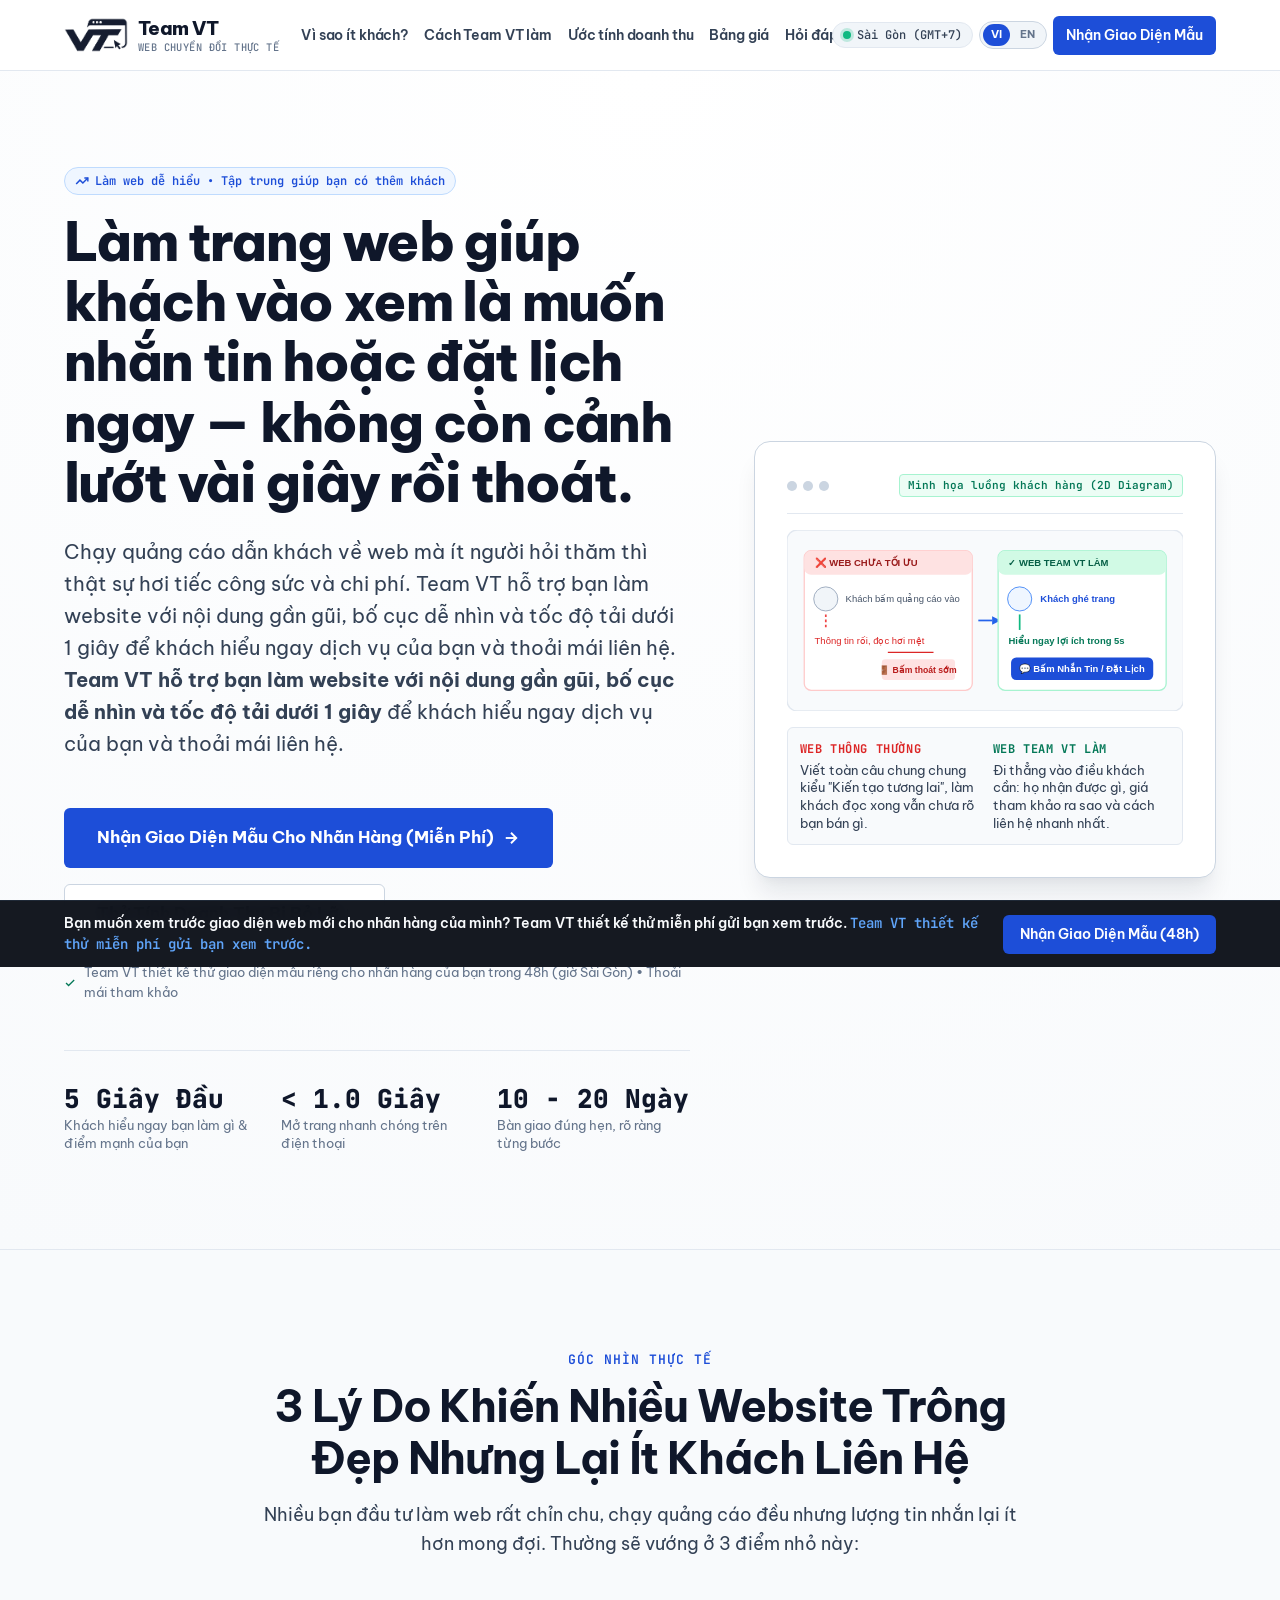
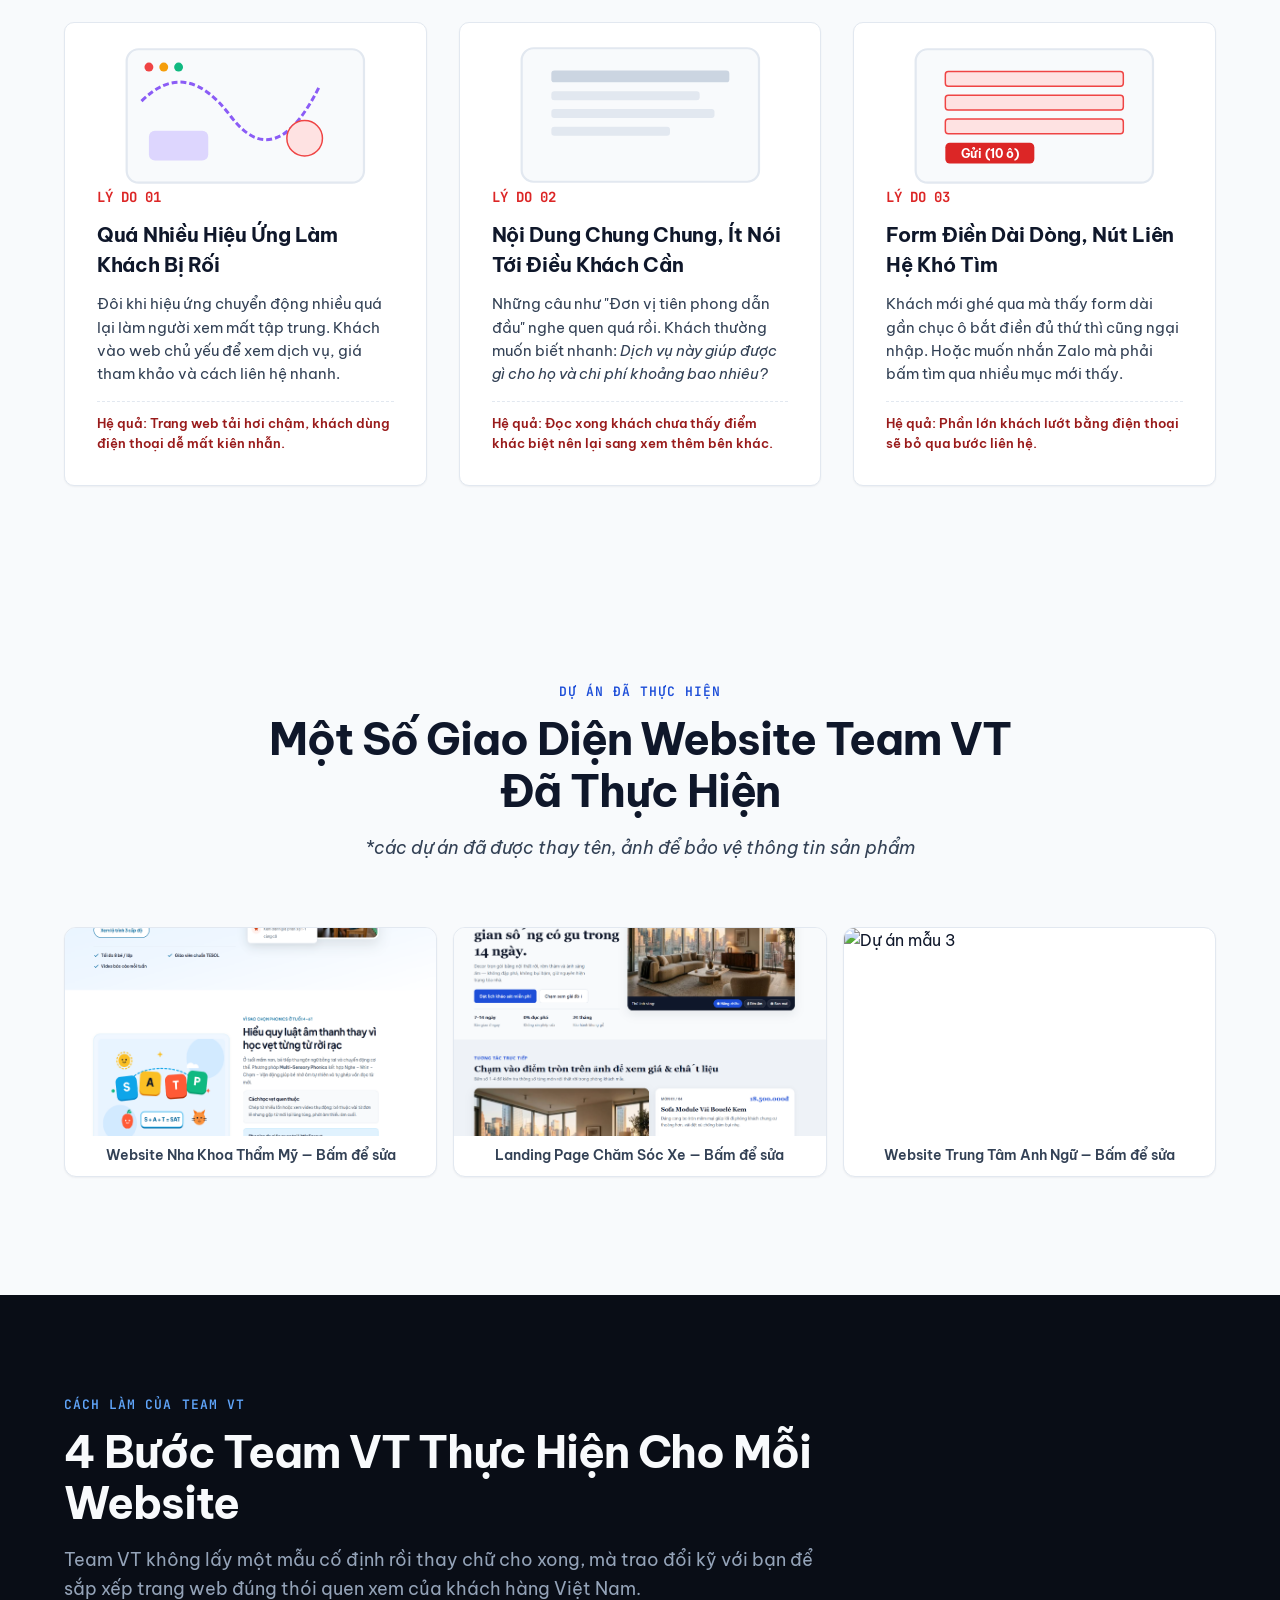
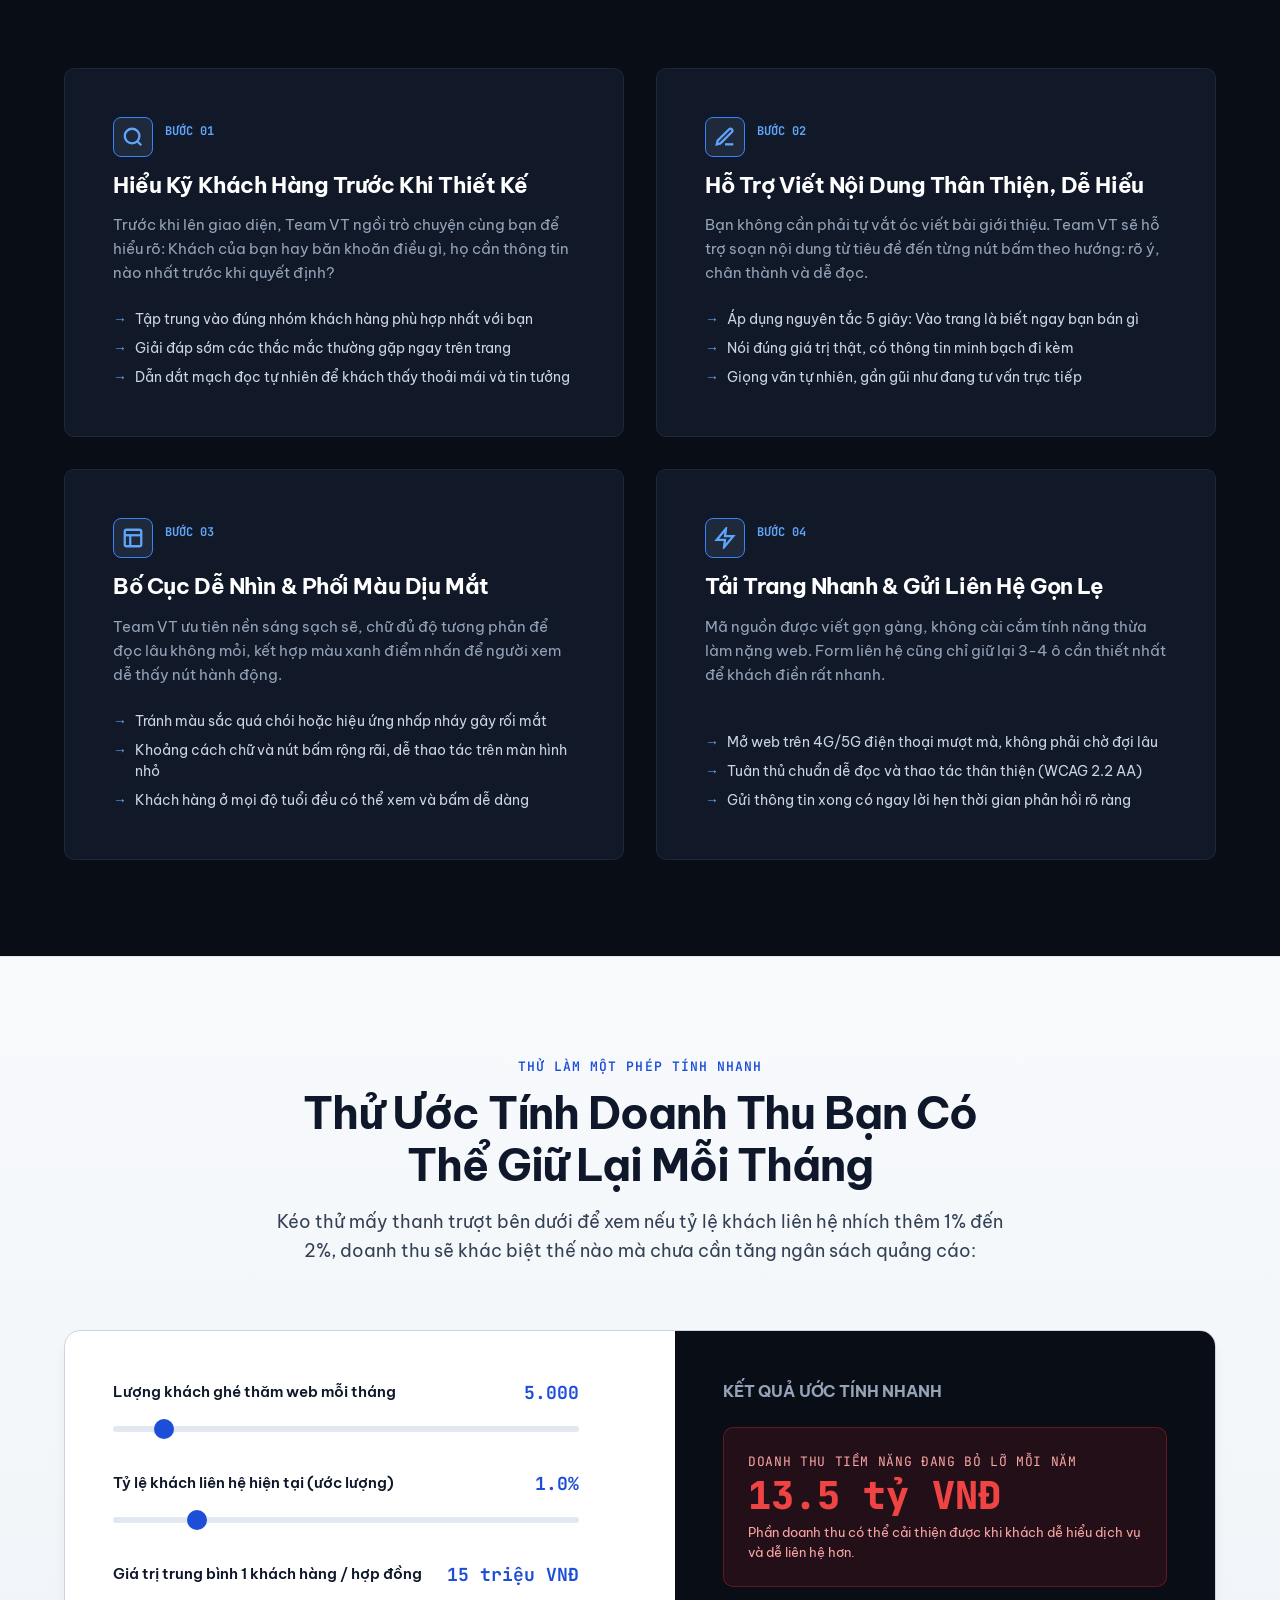
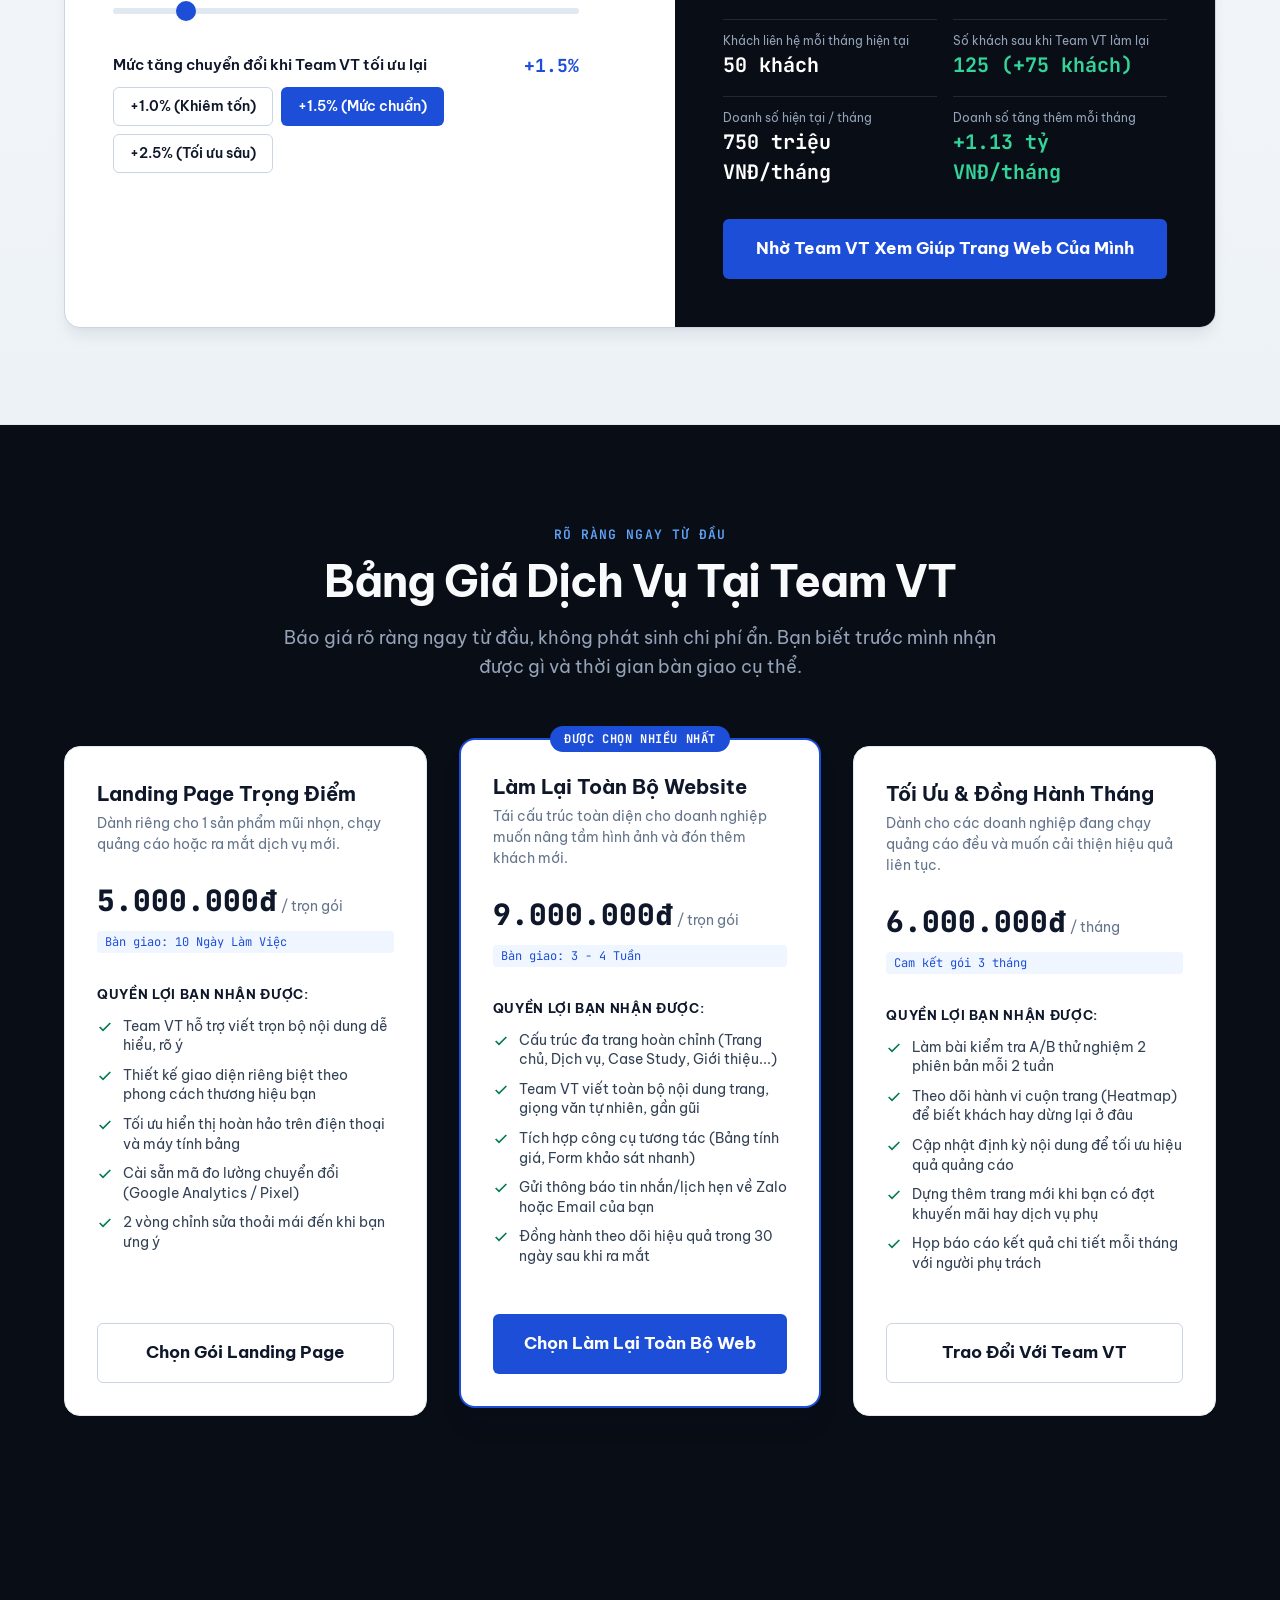
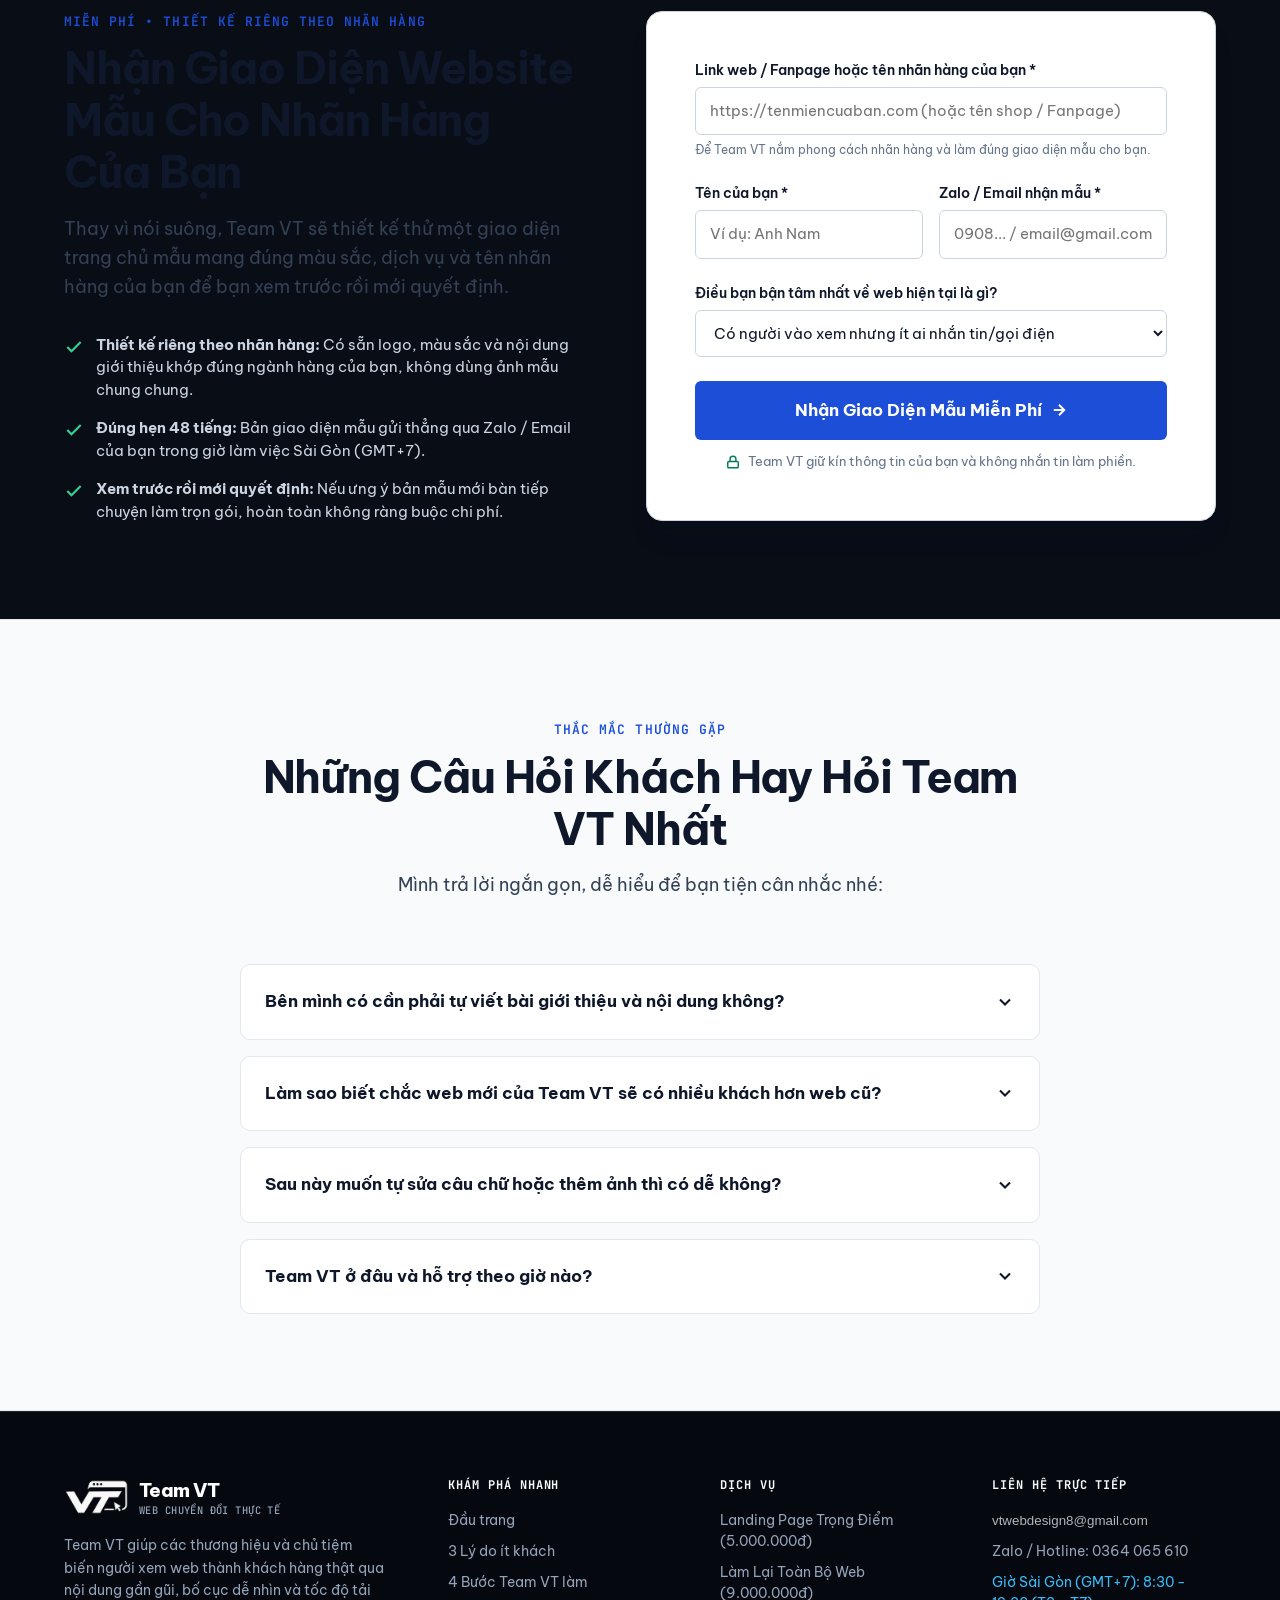
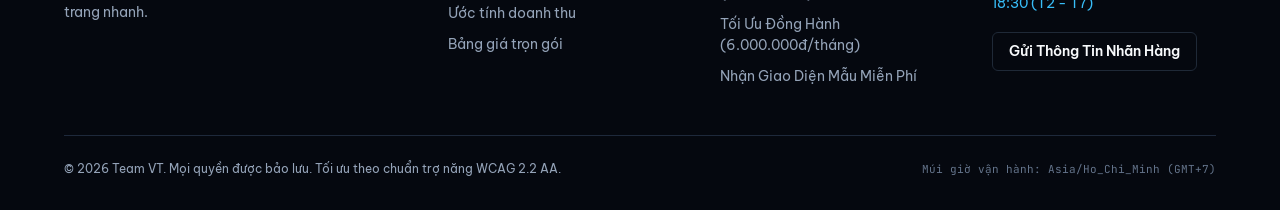
==== index.html @ 003bae90 "Add files via upload" ====
<!DOCTYPE html>
<html lang="vi" style="--font-sans: 'Be Vietnam Pro', sans-serif;"><head>
  <meta charset="UTF-8">
  <meta name="viewport" content="width=device-width, initial-scale=1.0">
  <title>Team VT — Thiết Kế Website Thân Thiện &amp; Hiệu Quả</title>
  <meta name="description" content="Team VT làm website tập trung vào hiệu quả thực tế: nội dung dễ hiểu, bố cục gọn gàng, khách ghé xem là muốn nhắn tin đặt lịch. Không rườm rà, chi phí rõ ràng.">

  <!-- Google Fonts: Be Vietnam Pro (Chuẩn TV), Plus Jakarta Sans, Lexend, Inter, JetBrains Mono -->
  <link rel="preconnect" href="https://fonts.googleapis.com">
  <link rel="preconnect" href="https://fonts.gstatic.com" crossorigin="">
  <link href="https://fonts.googleapis.com/css2?family=Be+Vietnam+Pro:wght@400;500;600;700;800&amp;family=Inter:wght@400;500;600;700&amp;family=JetBrains+Mono:wght@400;500;600;700&amp;family=Lexend:wght@400;500;600;700&amp;family=Plus+Jakarta+Sans:wght@400;500;600;700;800&amp;display=swap" rel="stylesheet">

  <link rel="stylesheet" href="styles.css" id="vt-core-css-link">
  
  <link rel="icon" type="image/png" href="[data-uri]">
<style id="vt-exported-font">:root { --font-sans: 'Be Vietnam Pro', sans-serif !important; }</style></head>
<body class="">

  <!-- Sticky Conversion Navigation -->
  <header class="site-header" id="site-header">
    <div class="container">
      <nav class="nav-wrapper" aria-label="Main Navigation">
        
        <!-- Logo -->
        <a href="#hero" class="brand-link vt-ratio-16x9" aria-label="Team VT Homepage">
          <img src="[data-uri]" alt="VT Logo" class="brand-logo-img" width="130" height="42">
          <div class="brand-name">
            <span spellcheck="false">Team VT</span>
            <span class="brand-tagline" data-vi="Web Chuyển Đổi Thực Tế" data-en="Conversion Web Design" spellcheck="false">Web Chuyển Đổi Thực Tế</span>
          </div>
        </a>

        <!-- Main Nav Links (Justified) -->
        <ul class="nav-links">
          <li><a href="#why-convert" class="nav-link" data-vi="Vì sao ít khách?" data-en="Why visitors leave?" spellcheck="false">Vì sao ít khách?</a></li>
          <li><a href="#mechanism" class="nav-link" data-vi="Cách Team VT làm" data-en="How we work" spellcheck="false">Cách Team VT làm</a></li>
          <li><a href="#calculator" class="nav-link" data-vi="Ước tính doanh thu" data-en="ROI Calculator" spellcheck="false">Ước tính doanh thu</a></li>
          <li><a href="#pricing" class="nav-link" data-vi="Bảng giá" data-en="Pricing" spellcheck="false">Bảng giá</a></li>
          <li><a href="#faq" class="nav-link" data-vi="Hỏi đáp" data-en="FAQ" spellcheck="false">Hỏi đáp</a></li>
          <li class="mobile-only-cta">
            <a href="#audit-form" class="btn btn-primary" data-vi="Nhận Giao Diện Mẫu Miễn Phí" data-en="Get Free Sample Design" spellcheck="false">Nhận Giao Diện Mẫu Miễn Phí</a>
          </li>
        </ul>

        <!-- Right Side: Saigon Timezone + Lang Switcher + CTA -->
        <div class="nav-cta">
          <!-- Saigon Timezone Indicator -->
          <div class="saigon-time-badge" title="Giờ Sài Gòn hiện tại: 10:22 (GMT+7 • 8:30 - 18:30 T2-T7)">
            <span class="dot"></span>
            <span class="saigon-time-label" data-vi="Sài Gòn (GMT+7)" data-en="Saigon (GMT+7)" spellcheck="false">Sài Gòn (GMT+7)</span>
          </div>

          <!-- Bilingual Toggle (Tiếng Việt / English) -->
          <div class="lang-switcher" aria-label="Language Selector">
            <button type="button" class="lang-btn active" data-lang="vi">VI</button>
            <button type="button" class="lang-btn" data-lang="en">EN</button>
          </div>

          <a href="#audit-form" class="btn btn-primary btn-sm" id="nav-primary-cta" data-vi="Nhận Giao Diện Mẫu" data-en="Get Free Mockup" spellcheck="false">Nhận Giao Diện Mẫu</a>

          <button type="button" class="mobile-menu-btn" id="mobile-menu-toggle" aria-label="Mở menu" aria-expanded="false">
            <svg width="24" height="24" viewBox="0 0 24 24" fill="none" stroke="currentColor" stroke-width="2" stroke-linecap="round" stroke-linejoin="round"><line x1="3" y1="12" x2="21" y2="12"></line><line x1="3" y1="6" x2="21" y2="6"></line><line x1="3" y1="18" x2="21" y2="18"></line></svg>
          </button>
        </div>
      </nav>
    </div>
  </header>

  <main id="main-content">

    <!-- HERO SECTION (Tiếng Việt thân thiện, vui vẻ tự nhiên) -->
    <section class="section hero-section" id="hero">
      <div class="container">
        <div class="hero-grid">

          <div class="hero-content">
            <div class="hero-badge-row">
              <span class="hero-badge">
                <svg width="14" height="14" viewBox="0 0 24 24" fill="none" stroke="currentColor" stroke-width="2.5"><polyline points="22 7 13.5 15.5 8.5 10.5 2 17"></polyline><polyline points="16 7 22 7 22 13"></polyline></svg>
                <span class="btn-label" data-vi="Làm web dễ hiểu • Tập trung giúp bạn có thêm khách" data-en="Zero decorative fluff • Built strictly for client pipeline" spellcheck="false">Làm web dễ hiểu • Tập trung giúp bạn có thêm khách</span>
              </span>
            </div>

            <!-- Single H1 per page -->
            <h1 class="hero-title" data-vi="Làm trang web giúp khách vào xem là muốn nhắn tin hoặc đặt lịch ngay — không còn cảnh lướt vài giây rồi thoát." data-en="Turn more of your website visitors into paying clients — without burning more ad budget." spellcheck="false">Làm trang web giúp khách vào xem là muốn nhắn tin hoặc đặt lịch ngay — không còn cảnh lướt vài giây rồi thoát.</h1>

            <p class="hero-lead" data-vi="Chạy quảng cáo dẫn khách về web mà ít người hỏi thăm thì thật sự hơi tiếc công sức và chi phí. Team VT hỗ trợ bạn làm website với nội dung gần gũi, bố cục dễ nhìn và tốc độ tải dưới 1 giây để khách hiểu ngay dịch vụ của bạn và thoải mái liên hệ." data-en="Most web agencies build digital art projects that leak qualified revenue. Team VT builds high-converting websites with clear value messaging, intuitive layout, and sub-second speed so visitors immediately trust you and take action." spellcheck="false">Chạy quảng cáo dẫn khách về web mà ít người hỏi thăm thì thật sự hơi tiếc công sức và chi phí. Team VT hỗ trợ bạn làm website với nội dung gần gũi, bố cục dễ nhìn và tốc độ tải dưới 1 giây để khách hiểu ngay dịch vụ của bạn và thoải mái liên hệ. <strong>Team VT hỗ trợ bạn làm website với nội dung gần gũi, bố cục dễ nhìn và tốc độ tải dưới 1 giây</strong> để khách hiểu ngay dịch vụ của bạn và thoải mái liên hệ.
            </p>

            <div class="hero-actions">
              <div class="hero-buttons">
                <a href="#audit-form" class="btn btn-primary btn-lg" id="hero-cta-audit">
                  <span class="btn-label" data-vi="Nhận Giao Diện Mẫu Cho Nhãn Hàng (Miễn Phí)" data-en="Request a Free Sample Website Design" spellcheck="false">Nhận Giao Diện Mẫu Cho Nhãn Hàng (Miễn Phí)</span>
                  <svg width="18" height="18" viewBox="0 0 24 24" fill="none" stroke="currentColor" stroke-width="2.5"><line x1="5" y1="12" x2="19" y2="12"></line><polyline points="12 5 19 12 12 19"></polyline></svg>
                </a>
                <a href="#calculator" class="btn btn-secondary btn-lg" id="hero-cta-calc" data-vi="Thử Tính Doanh Thu Bị Bỏ Lỡ ↓" data-en="Calculate Your Revenue Leak ↓" spellcheck="false">Thử Tính Doanh Thu Bị Bỏ Lỡ ↓</a>
              </div>
              <div class="cta-microcopy">
                <svg width="14" height="14" viewBox="0 0 24 24" fill="none" stroke="currentColor" stroke-width="2.5"><polyline points="20 6 9 17 4 12"></polyline></svg>
                <span class="btn-label" data-vi="Team VT thiết kế thử giao diện mẫu riêng cho nhãn hàng của bạn trong 48h (giờ Sài Gòn) • Thoải mái tham khảo" data-en="Custom sample website mockup for your brand within 48h (Saigon time) • Zero sales pressure" spellcheck="false">Team VT thiết kế thử giao diện mẫu riêng cho nhãn hàng của bạn trong 48h (giờ Sài Gòn) • Thoải mái tham khảo</span>
              </div>
            </div>

            <!-- Hero Trust Bar -->
            <div class="hero-trust-bar">
              <div class="trust-stat-item">
                <span class="trust-stat-val" spellcheck="false">5 Giây Đầu</span>
                <span class="trust-stat-label" spellcheck="false">Khách hiểu ngay bạn làm gì &amp; điểm mạnh của bạn</span>
              </div>
              <div class="trust-stat-item">
                <span class="trust-stat-val" spellcheck="false">&lt; 1.0 Giây</span>
                <span class="trust-stat-label" spellcheck="false">Mở trang nhanh chóng trên điện thoại</span>
              </div>
              <div class="trust-stat-item">
                <span class="trust-stat-val" spellcheck="false">10 - 20 Ngày</span>
                <span class="trust-stat-label" spellcheck="false">Bàn giao đúng hẹn, rõ ràng từng bước</span>
              </div>
            </div>
          </div>

          <!-- Hero 2D Visualization Diagram (Trực quan hóa luồng khách) -->
          <div class="hero-visual-card">
            <div class="diagnostic-header">
              <div class="browser-dots">
                <span class="browser-dot"></span>
                <span class="browser-dot"></span>
                <span class="browser-dot"></span>
              </div>
              <span class="diagnostic-tag">Minh họa luồng khách hàng (2D Diagram)</span>
            </div>

            <!-- 2D SVG Diagram: Hành trình khách hàng Trước & Sau (Có thể bấm để đổi thành ảnh) -->
            <div class="vt-2d-visual vt-media-editable" style="margin-bottom: 16px;" title="Bấm trong chế độ sửa để đổi thành ảnh chụp thật">
              <svg viewBox="0 0 460 210" fill="none" xmlns="http://www.w3.org/2000/svg">
                <!-- Background grid subtle -->
                <rect width="460" height="210" rx="12" fill="#F8FAFC" stroke="#E2E8F0" stroke-width="1.5"></rect>
                
                <!-- TRƯỚC: Web cũ -->
                <rect x="20" y="24" width="195" height="162" rx="8" fill="#FFFFFF" stroke="#FECACA" stroke-width="1.5"></rect>
                <rect x="20" y="24" width="195" height="28" rx="8" fill="#FEE2E2"></rect>
                <text x="32" y="42" fill="#991B1B" font-size="11" font-weight="700" font-family="sans-serif">❌ WEB CHƯA TỐI ƯU</text>
                
                <!-- Flow cũ -->
                <circle cx="45" cy="80" r="14" fill="#F1F5F9" stroke="#94A3B8"></circle>
                <text x="45" y="84" text-anchor="middle" font-size="12">👤</text>
                <text x="68" y="84" font-size="11" fill="#475569" font-family="sans-serif">Khách bấm quảng cáo vào</text>
                
                <path d="M45 98 L45 116" stroke="#EF4444" stroke-width="2" stroke-dasharray="3 3"></path>
                <text x="32" y="132" font-size="11" fill="#DC2626" font-family="sans-serif">Thông tin rối, đọc hơi mệt</text>
                
                <path d="M117 142 L170 142" stroke="#DC2626" stroke-width="1.5"></path>
                <rect x="110" y="150" width="85" height="24" rx="4" fill="#FEE2E2"></rect>
                <text x="152" y="166" text-anchor="middle" fill="#B91C1C" font-size="10" font-weight="700" font-family="sans-serif">🚪 Bấm thoát sớm</text>

                <!-- MŨI TÊN SO SÁNH GIỮA HAI BÊN -->
                <path d="M222 105 L238 105" stroke="#2563EB" stroke-width="2"></path>
                <polygon points="238,100 248,105 238,110" fill="#2563EB"></polygon>

                <!-- SAU: Web Team VT làm -->
                <rect x="245" y="24" width="195" height="162" rx="8" fill="#FFFFFF" stroke="#A7F3D0" stroke-width="1.5"></rect>
                <rect x="245" y="24" width="195" height="28" rx="8" fill="#D1FAE5"></rect>
                <text x="257" y="42" fill="#065F46" font-size="11" font-weight="700" font-family="sans-serif">✓ WEB TEAM VT LÀM</text>

                <!-- Flow mới: Khách vào -> 5s hiểu lợi ích -> Bấm nút đặt lịch/mua -->
                <circle cx="270" cy="80" r="14" fill="#EFF6FF" stroke="#3B82F6"></circle>
                <text x="270" y="84" text-anchor="middle" font-size="12">👤</text>
                <text x="294" y="84" font-size="11" fill="#1D4ED8" font-family="sans-serif" font-weight="600">Khách ghé trang</text>

                <path d="M270 98 L270 116" stroke="#10B981" stroke-width="2"></path>
                <text x="257" y="132" font-size="11" fill="#047857" font-family="sans-serif" font-weight="600">Hiểu ngay lợi ích trong 5s</text>

                <rect x="260" y="148" width="165" height="26" rx="6" fill="#1D4ED8"></rect>
                <text x="342" y="165" text-anchor="middle" fill="#FFFFFF" font-size="11" font-weight="700" font-family="sans-serif">💬 Bấm Nhắn Tin / Đặt Lịch</text>
              </svg>
            </div>

            <!-- So sánh ngắn gọn -->
            <div class="diagnostic-comparison">
              <div class="diag-row">
                <div class="diag-col fluff">
                  <h4 spellcheck="false">Web thông thường</h4>
                  <p spellcheck="false">Viết toàn câu chung chung kiểu "Kiến tạo tương lai", làm khách đọc xong vẫn chưa rõ bạn bán gì.</p>
                </div>
                <div class="diag-col vt">
                  <h4 spellcheck="false">Web Team VT làm</h4>
                  <p spellcheck="false">Đi thẳng vào điều khách cần: họ nhận được gì, giá tham khảo ra sao và cách liên hệ nhanh nhất.</p>
                </div>
              </div>
            </div>
          </div>

        </div>
      </div>
    </section>

    <!-- SECTION 2: 3 LÝ DO KHIẾN WEB ÍT KHÁCH (Kèm hình 2D) -->
    <section class="section" id="why-convert">
      <div class="container">
        <div class="section-header text-center">
          <span class="section-eyebrow" data-vi="Góc nhìn thực tế" data-en="The Reality Check" spellcheck="false">Góc nhìn thực tế</span>
          <h2 class="section-title" data-vi="3 Lý Do Khiến Nhiều Website Trông Đẹp Nhưng Lại Ít Khách Liên Hệ" data-en="3 Reasons Why Pretty Websites Often Fail to Bring In Clients" spellcheck="false">3 Lý Do Khiến Nhiều Website Trông Đẹp Nhưng Lại Ít Khách Liên Hệ</h2>
          <p class="section-desc" data-vi="Nhiều bạn đầu tư làm web rất chỉn chu, chạy quảng cáo đều nhưng lượng tin nhắn lại ít hơn mong đợi. Thường sẽ vướng ở 3 điểm nhỏ này:" data-en="Many businesses spend heavily on web design and ads, yet get fewer inquiries than expected. Usually it comes down to these 3 bottlenecks:" spellcheck="false">Nhiều bạn đầu tư làm web rất chỉn chu, chạy quảng cáo đều nhưng lượng tin nhắn lại ít hơn mong đợi. Thường sẽ vướng ở 3 điểm nhỏ này:</p>
        </div>

        <div class="bottlenecks-grid">
          <!-- Card 1 -->
          <div class="bottleneck-card">
            <div class="vt-2d-visual vt-media-editable" style="margin-bottom:12px; height:120px;" title="Bấm trong chế độ sửa để đổi thành ảnh chụp thật">
              <svg viewBox="0 0 200 120" fill="none" xmlns="http://www.w3.org/2000/svg">
                <rect x="20" y="15" width="160" height="90" rx="8" fill="#F8FAFC" stroke="#E2E8F0" stroke-width="1.5"></rect>
                <circle cx="35" cy="27" r="3" fill="#EF4444"></circle><circle cx="45" cy="27" r="3" fill="#F59E0B"></circle><circle cx="55" cy="27" r="3" fill="#10B981"></circle>
                <!-- Rối rắm hiệu ứng -->
                <path d="M30 50 Q60 20 90 60 T150 40" stroke="#8B5CF6" stroke-width="2" stroke-dasharray="4 2"></path>
                <rect x="35" y="70" width="40" height="20" rx="4" fill="#DDD6FE"></rect>
                <circle cx="140" cy="75" r="12" fill="#FEE2E2" stroke="#EF4444"></circle>
                <text x="140" y="80" text-anchor="middle" font-size="12">😵‍💫</text>
              </svg>
            </div>
            <span class="card-num" spellcheck="false">LÝ DO 01</span>
            <h3 class="card-title" spellcheck="false">Quá Nhiều Hiệu Ứng Làm Khách Bị Rối</h3>
            <p class="card-body" spellcheck="false">
              Đôi khi hiệu ứng chuyển động nhiều quá lại làm người xem mất tập trung. Khách vào web chủ yếu để xem dịch vụ, giá tham khảo và cách liên hệ nhanh.
            </p>
            <div class="card-consequence" spellcheck="false">Hệ quả: Trang web tải hơi chậm, khách dùng điện thoại dễ mất kiên nhẫn.</div>
          </div>

          <!-- Card 2 -->
          <div class="bottleneck-card">
            <div class="vt-2d-visual vt-media-editable" style="margin-bottom:12px; height:120px;" title="Bấm trong chế độ sửa để đổi thành ảnh chụp thật">
              <svg viewBox="0 0 200 120" fill="none" xmlns="http://www.w3.org/2000/svg">
                <rect x="20" y="15" width="160" height="90" rx="8" fill="#F8FAFC" stroke="#E2E8F0" stroke-width="1.5"></rect>
                <!-- Giấy văn bản buồn ngủ -->
                <rect x="40" y="30" width="120" height="8" rx="2" fill="#CBD5E1"></rect>
                <rect x="40" y="44" width="100" height="6" rx="2" fill="#E2E8F0"></rect>
                <rect x="40" y="56" width="110" height="6" rx="2" fill="#E2E8F0"></rect>
                <rect x="40" y="68" width="80" height="6" rx="2" fill="#E2E8F0"></rect>
                <text x="145" y="90" font-size="18">🥱</text>
              </svg>
            </div>
            <span class="card-num" spellcheck="false">LÝ DO 02</span>
            <h3 class="card-title" spellcheck="false">Nội Dung Chung Chung, Ít Nói Tới Điều Khách Cần</h3>
            <p class="card-body" spellcheck="false">
              Những câu như "Đơn vị tiên phong dẫn đầu" nghe quen quá rồi. Khách thường muốn biết nhanh: <em>Dịch vụ này giúp được gì cho họ và chi phí khoảng bao nhiêu?</em>
            </p>
            <div class="card-consequence" spellcheck="false">Hệ quả: Đọc xong khách chưa thấy điểm khác biệt nên lại sang xem thêm bên khác.</div>
          </div>

          <!-- Card 3 -->
          <div class="bottleneck-card">
            <div class="vt-2d-visual vt-media-editable" style="margin-bottom:12px; height:120px;" title="Bấm trong chế độ sửa để đổi thành ảnh chụp thật">
              <svg viewBox="0 0 200 120" fill="none" xmlns="http://www.w3.org/2000/svg">
                <rect x="20" y="15" width="160" height="90" rx="8" fill="#F8FAFC" stroke="#E2E8F0" stroke-width="1.5"></rect>
                <!-- Form dài 10 dòng -->
                <rect x="40" y="30" width="120" height="10" rx="2" fill="#FEE2E2" stroke="#EF4444"></rect>
                <rect x="40" y="46" width="120" height="10" rx="2" fill="#FEE2E2" stroke="#EF4444"></rect>
                <rect x="40" y="62" width="120" height="10" rx="2" fill="#FEE2E2" stroke="#EF4444"></rect>
                <rect x="40" y="78" width="60" height="14" rx="3" fill="#DC2626"></rect>
                <text x="70" y="88" text-anchor="middle" fill="#fff" font-size="8" font-weight="700">Gửi (10 ô)</text>
                <text x="145" y="85" font-size="18">🏃💨</text>
              </svg>
            </div>
            <span class="card-num" spellcheck="false">LÝ DO 03</span>
            <h3 class="card-title" spellcheck="false">Form Điền Dài Dòng, Nút Liên Hệ Khó Tìm</h3>
            <p class="card-body" spellcheck="false">
              Khách mới ghé qua mà thấy form dài gần chục ô bắt điền đủ thứ thì cũng ngại nhập. Hoặc muốn nhắn Zalo mà phải bấm tìm qua nhiều mục mới thấy.
            </p>
            <div class="card-consequence" spellcheck="false">Hệ quả: Phần lớn khách lướt bằng điện thoại sẽ bỏ qua bước liên hệ.</div>
          </div>
        </div>
      </div>
    </section>

    <!-- SECTION 3: 4 BƯỚC TEAM VT LÀM (The 4 Pillars kèm 2D icons) -->
    <section class="section">
        <div class="container">
          <div class="section-header text-center">
            <span class="section-eyebrow" spellcheck="false">Dự Án Đã Thực Hiện</span>
            <h2 class="section-title" spellcheck="false">Một Số Giao Diện Website Team VT Đã Thực Hiện</h2>
            <p class="section-desc" spellcheck="false"><i>*các dự án đã được thay tên, ảnh để bảo vệ thông tin sản phẩm</i></p>
          </div>
          <div class="vt-media-gallery vt-ratio-16x9" data-cols="3">
            <figure class="vt-gallery-item"><a href="#audit-form" class="vt-img-link"><img src="[data-uri]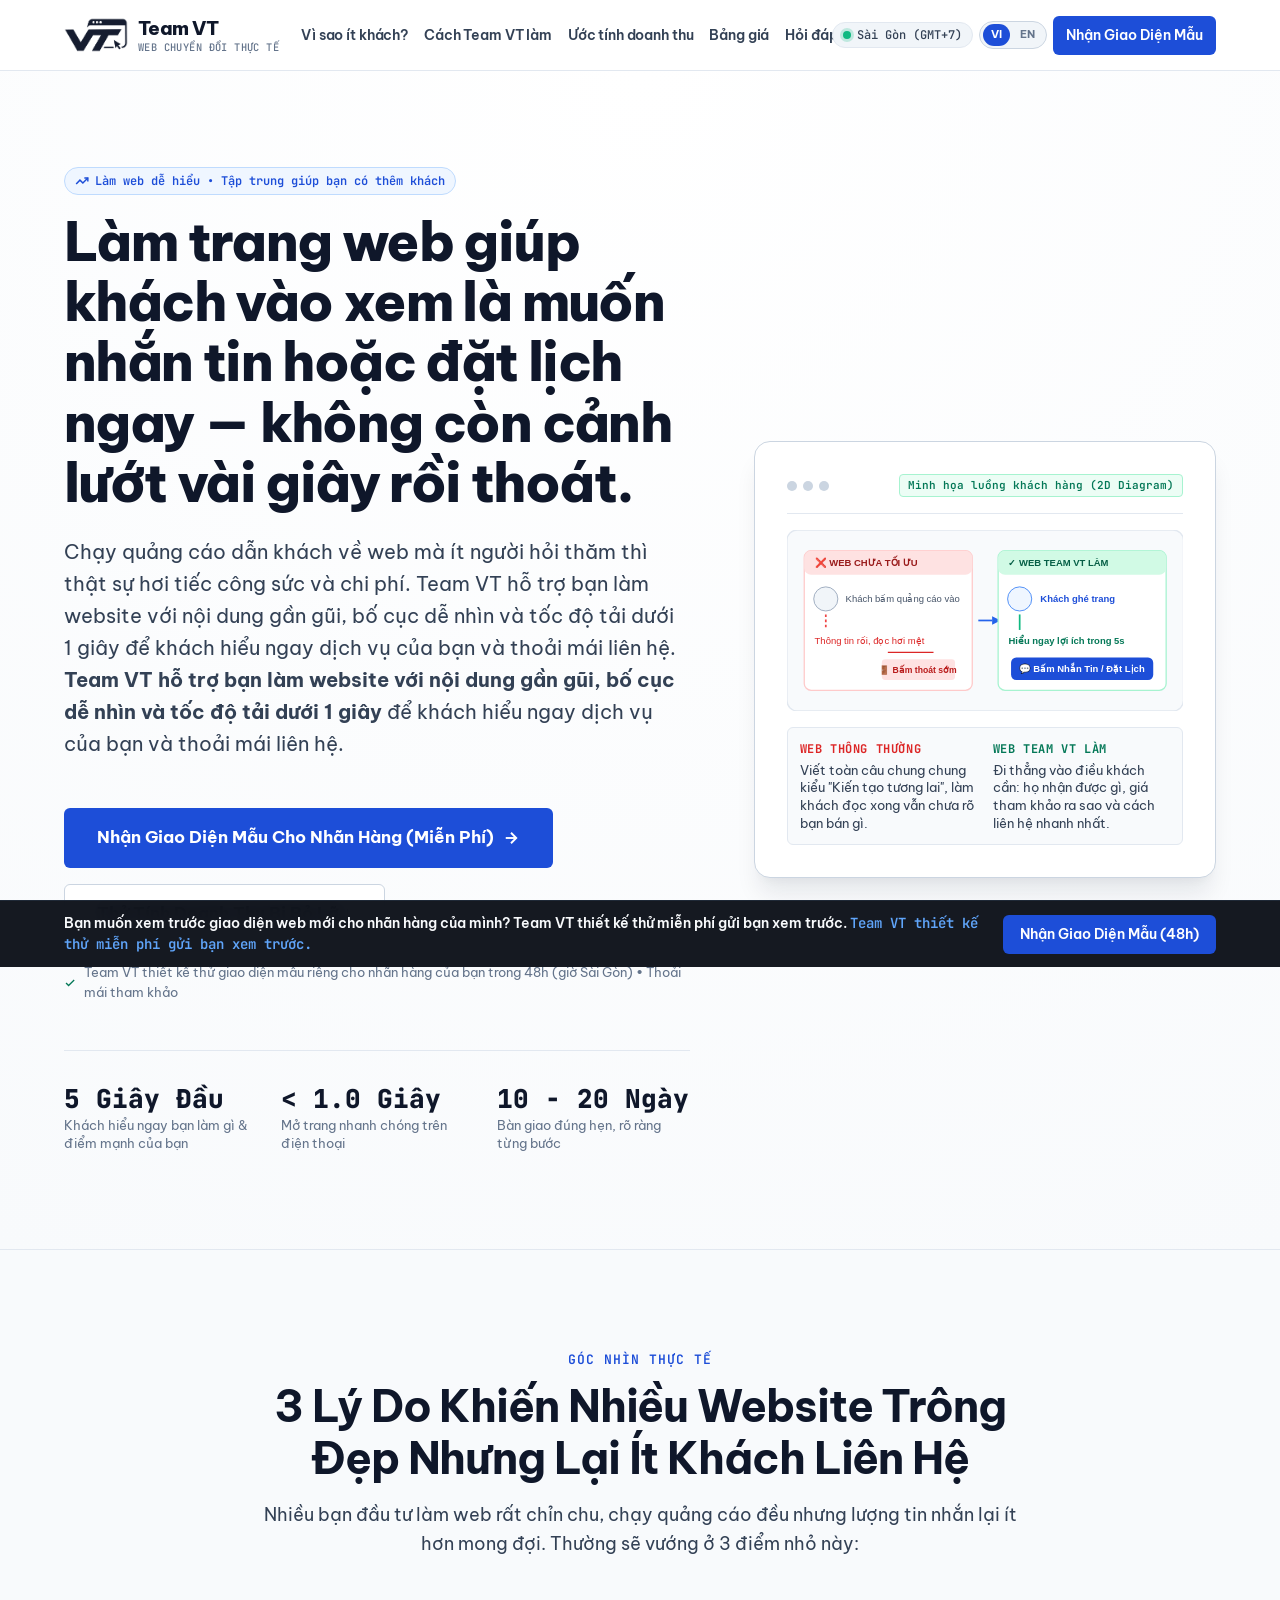
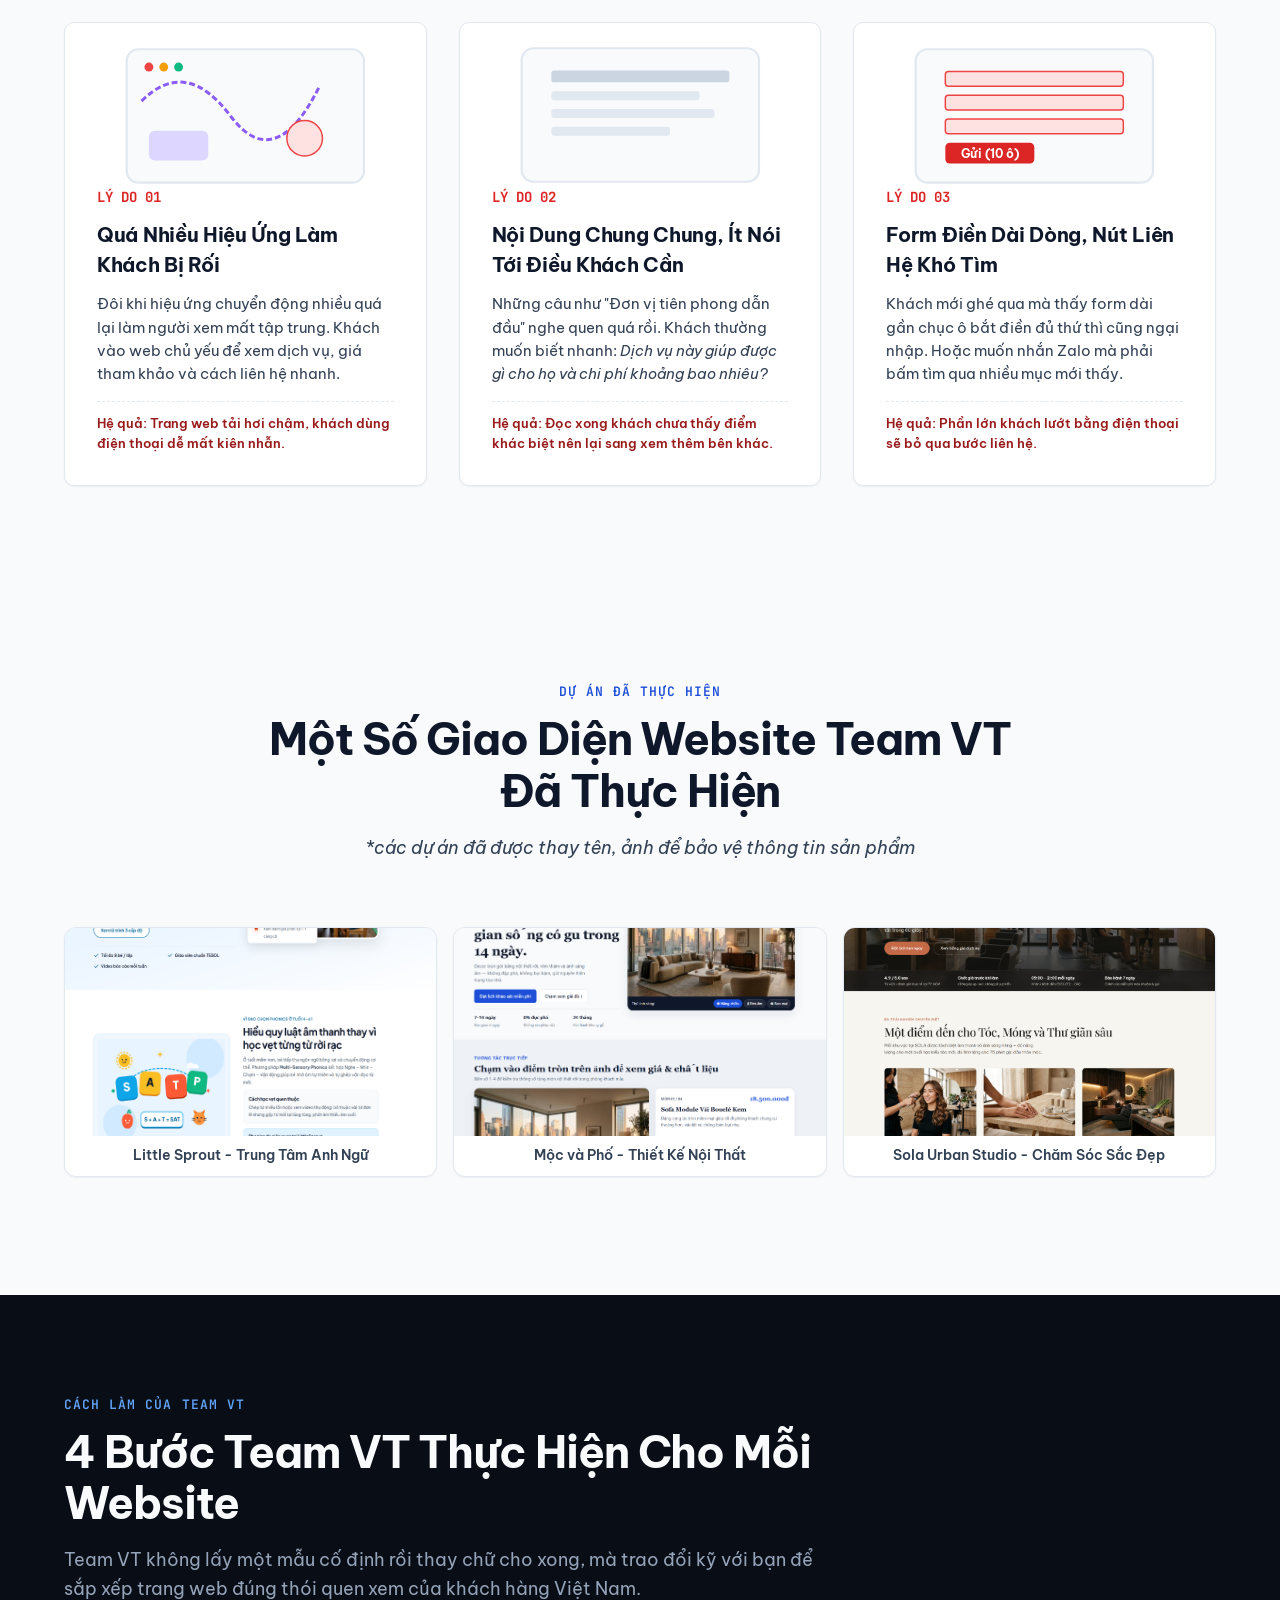
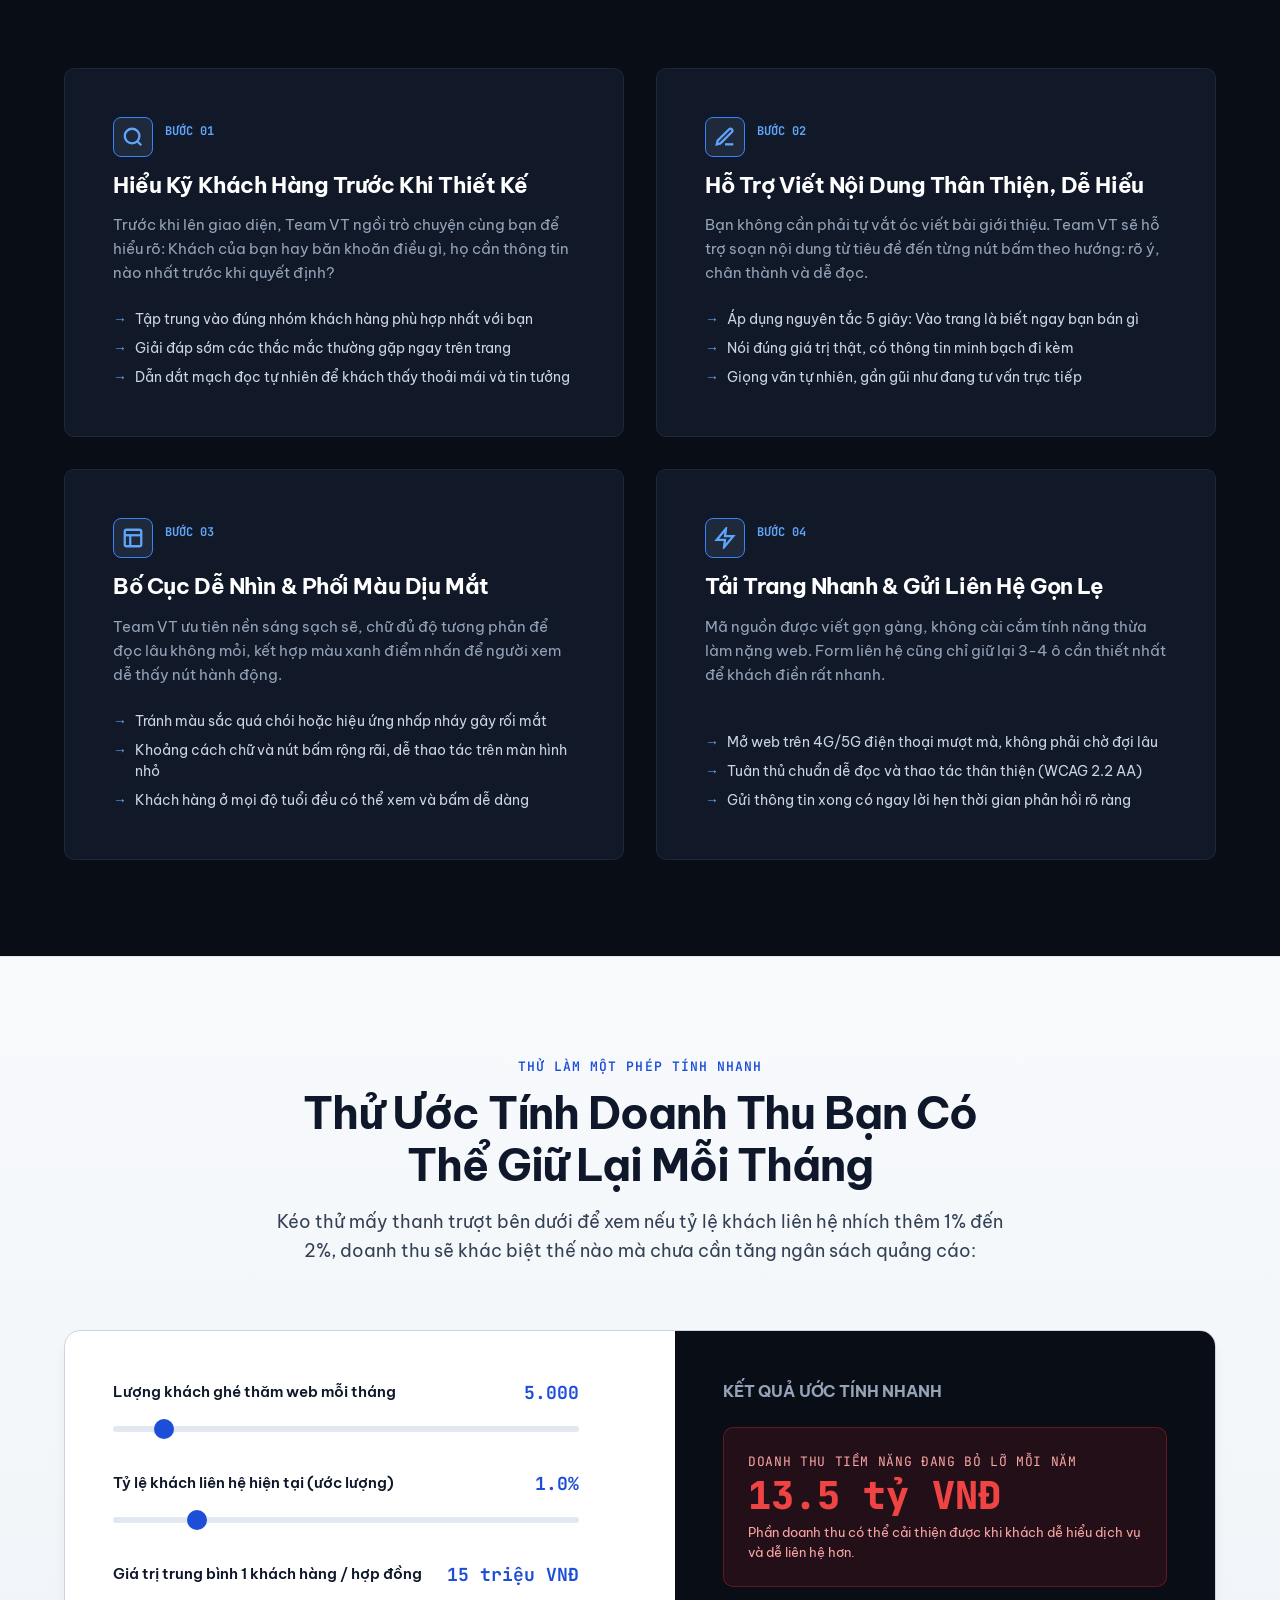
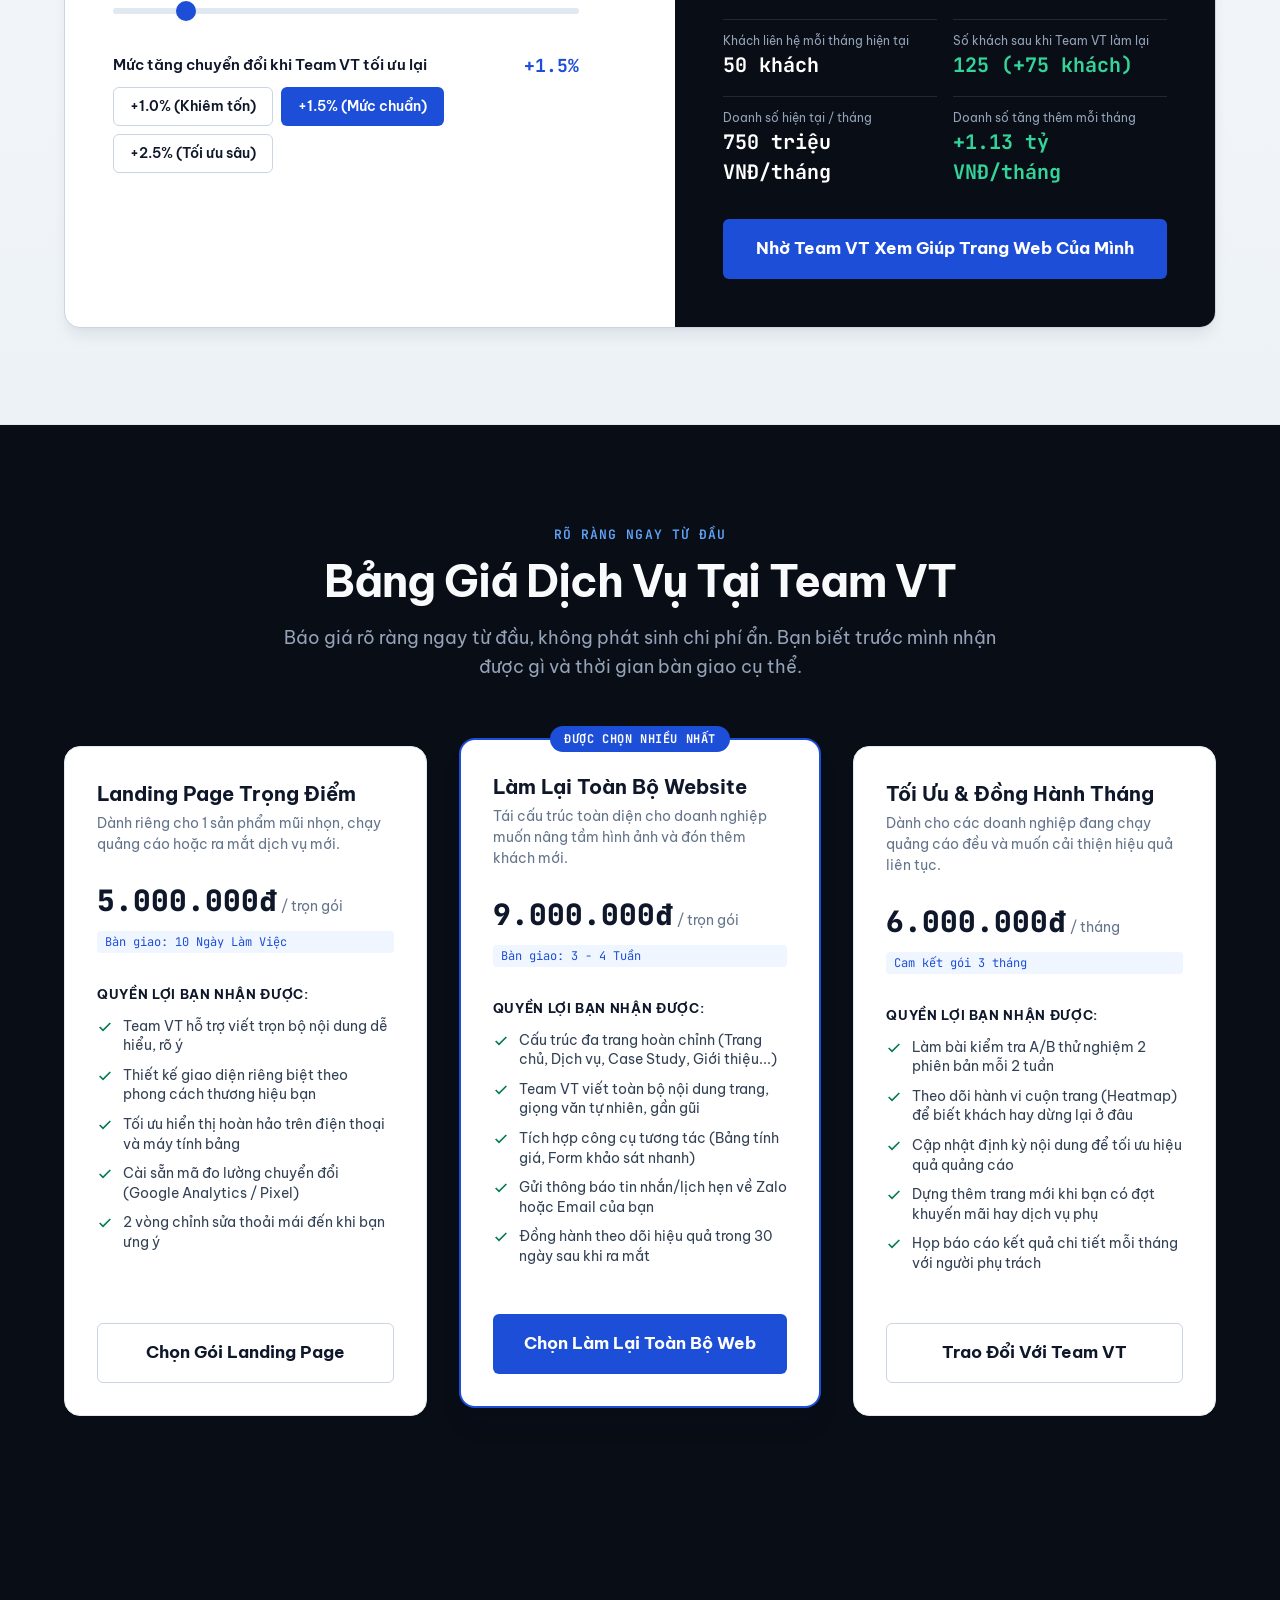
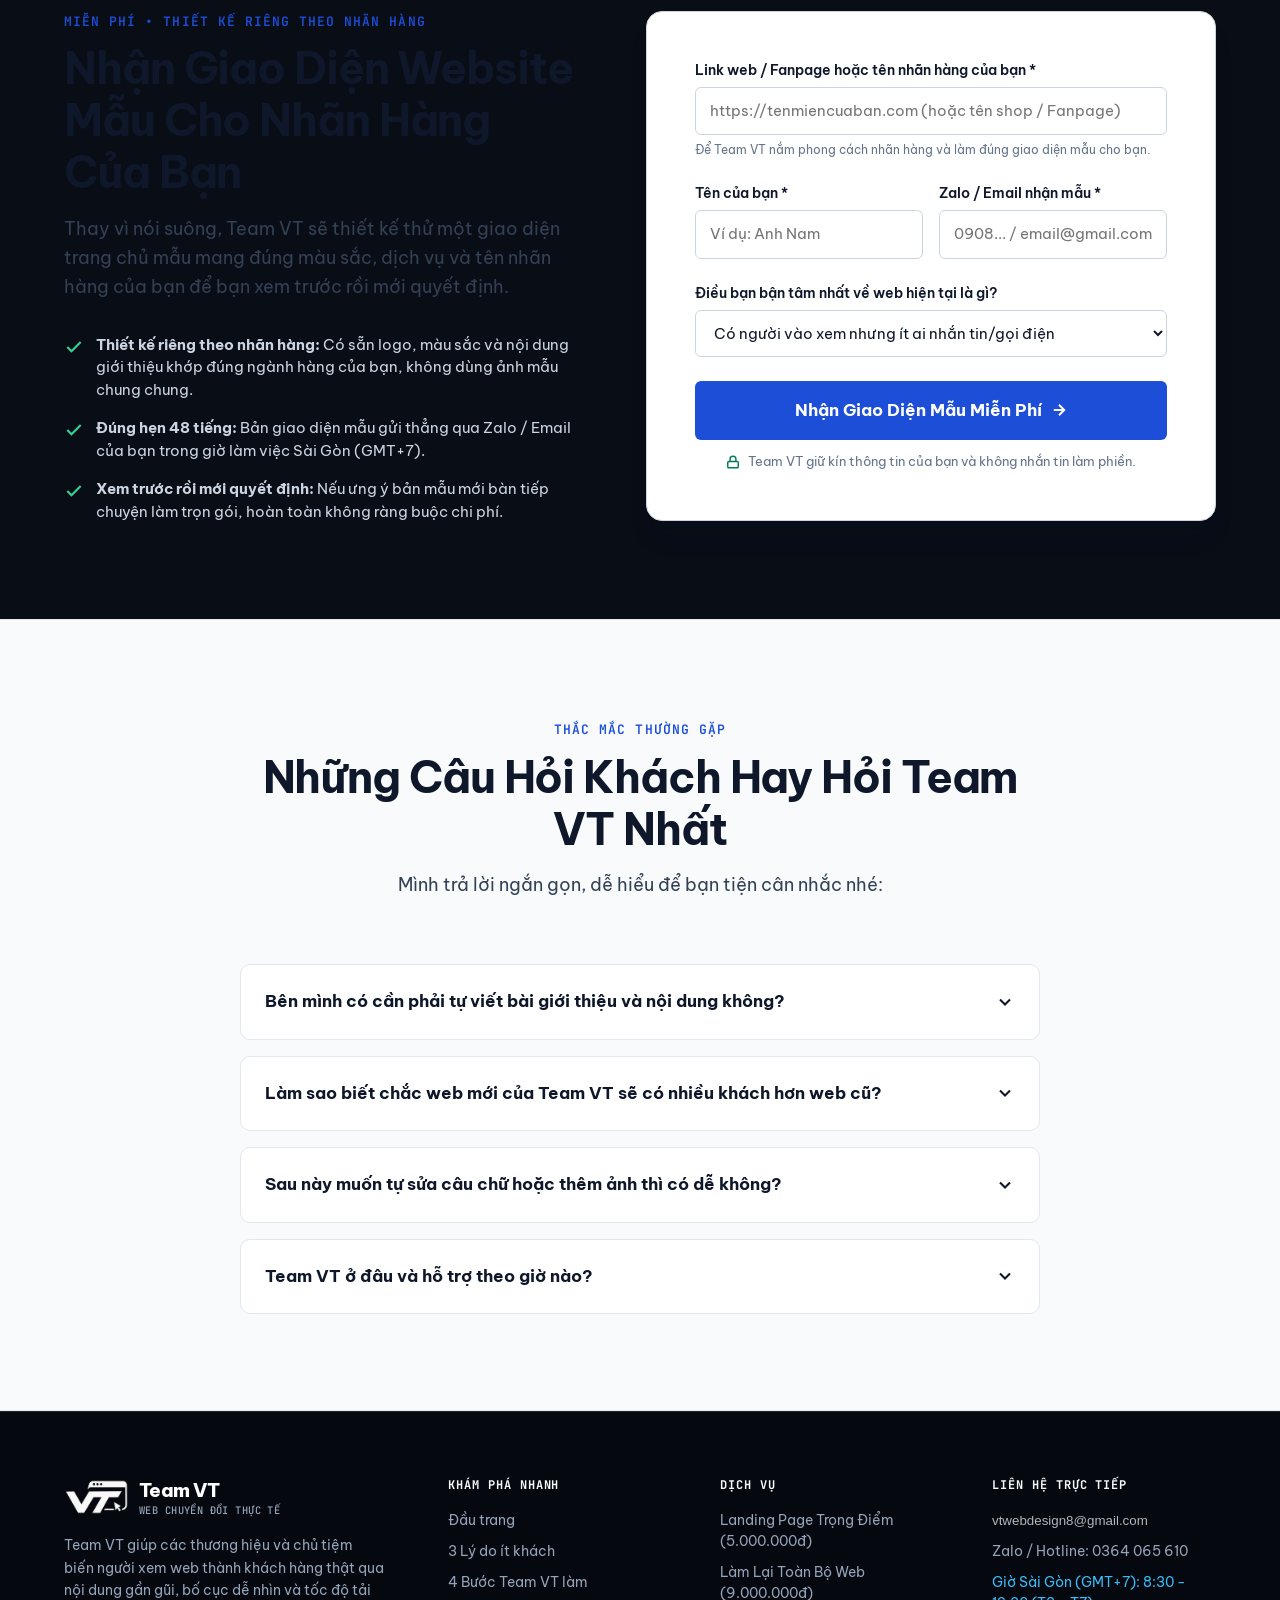
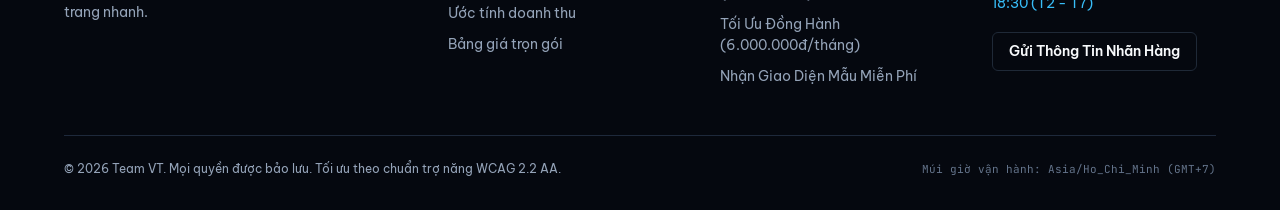
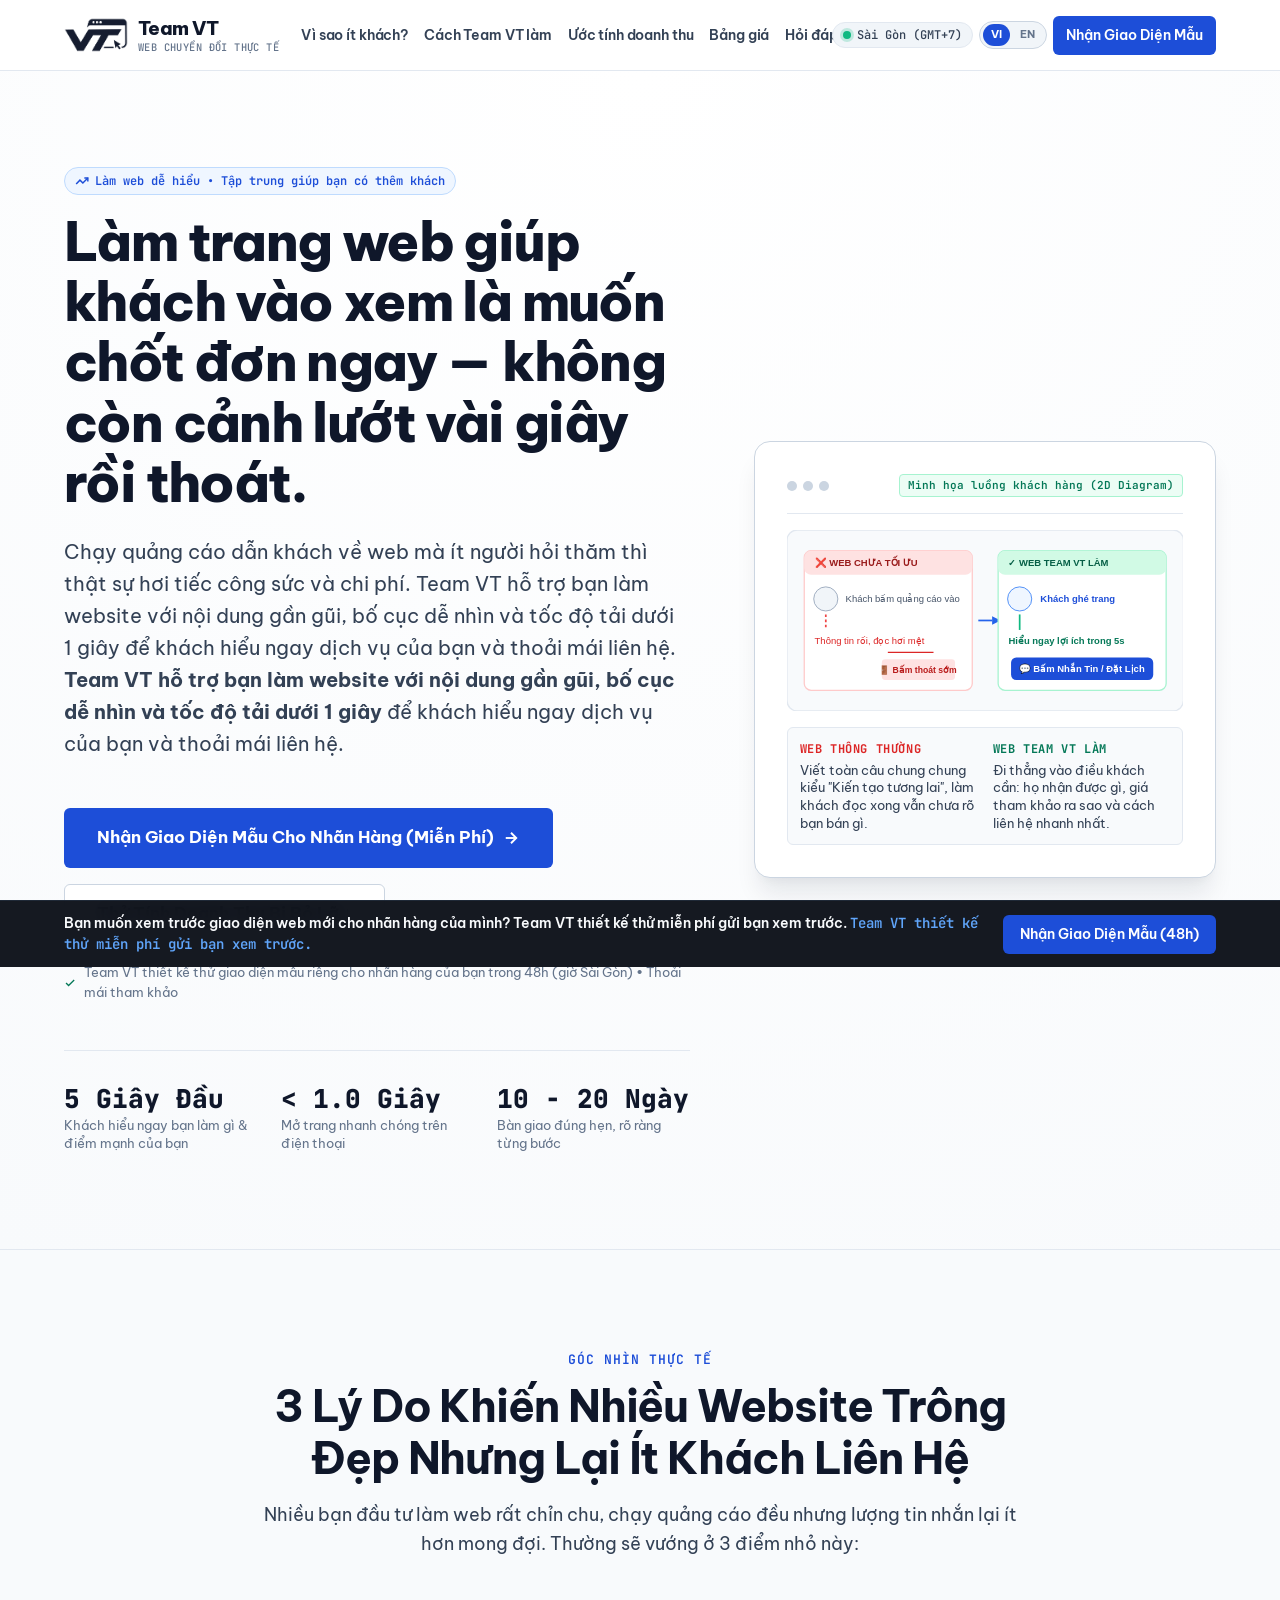
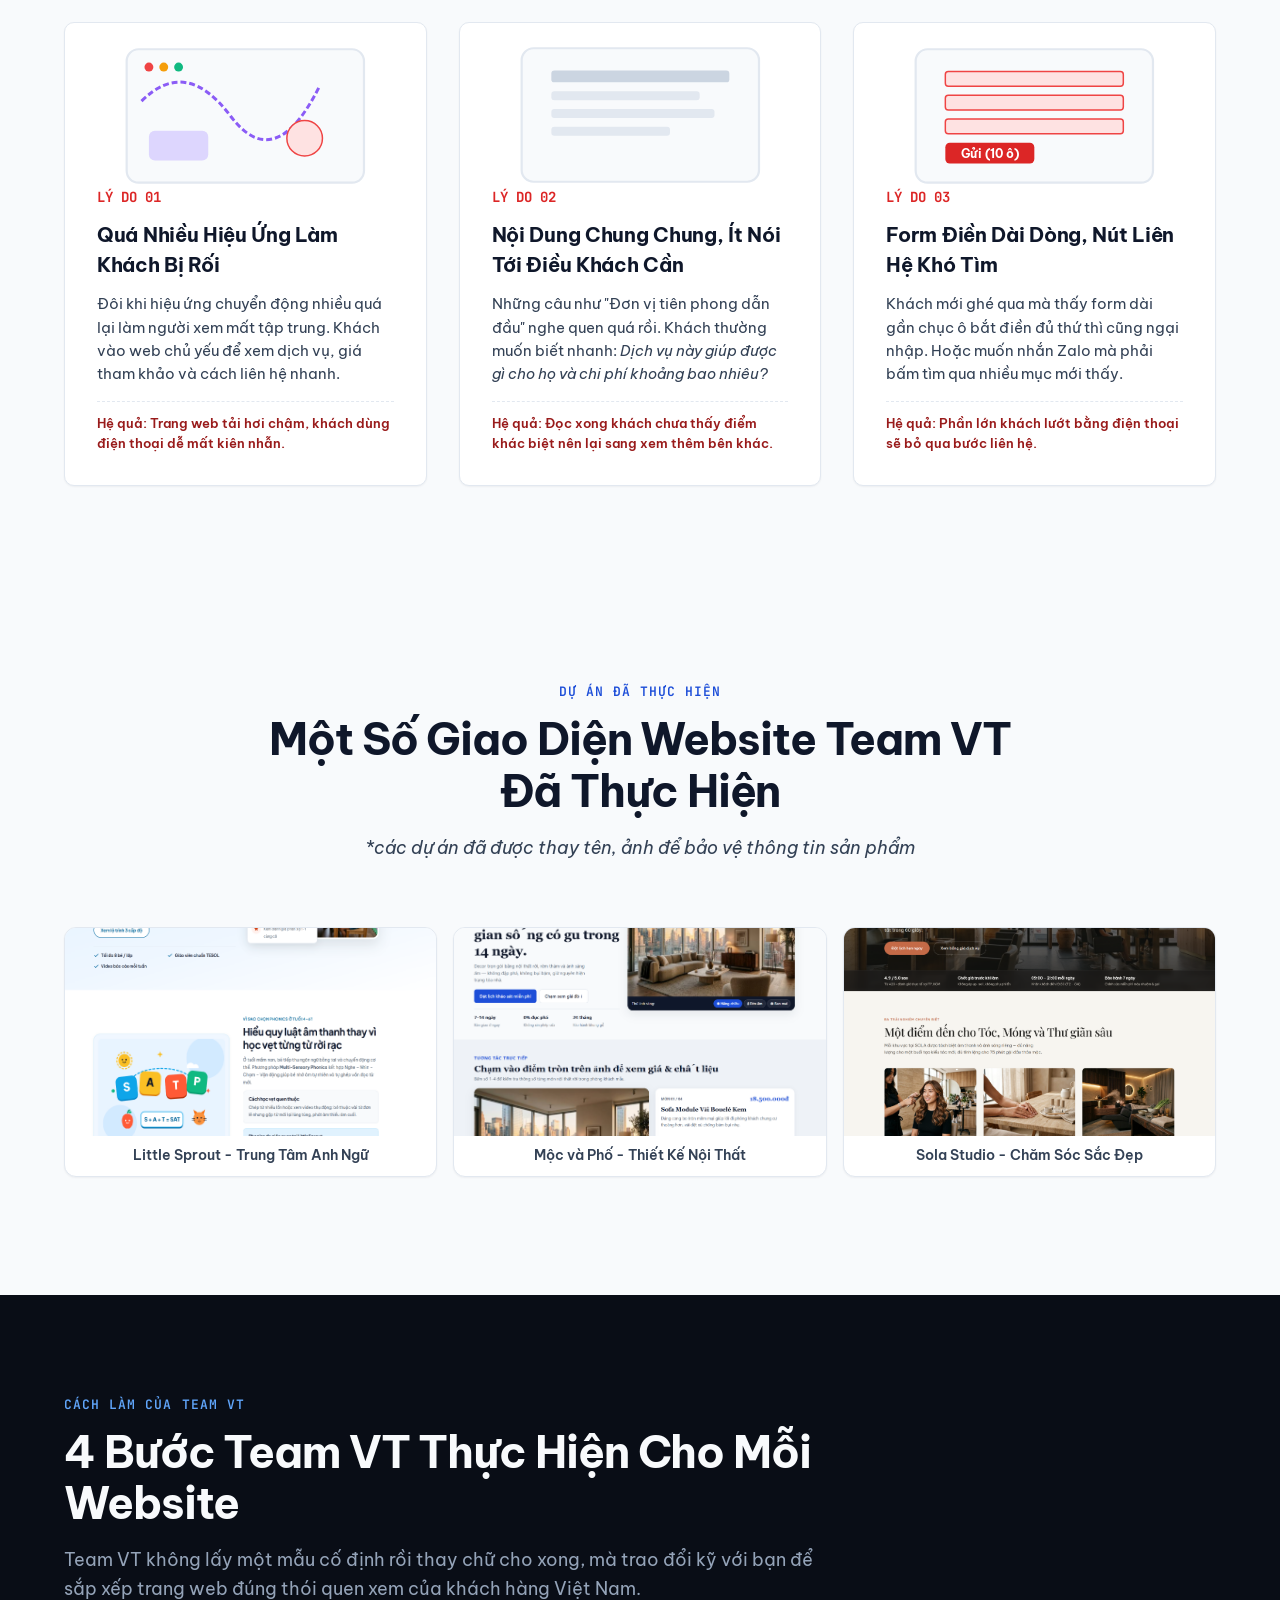
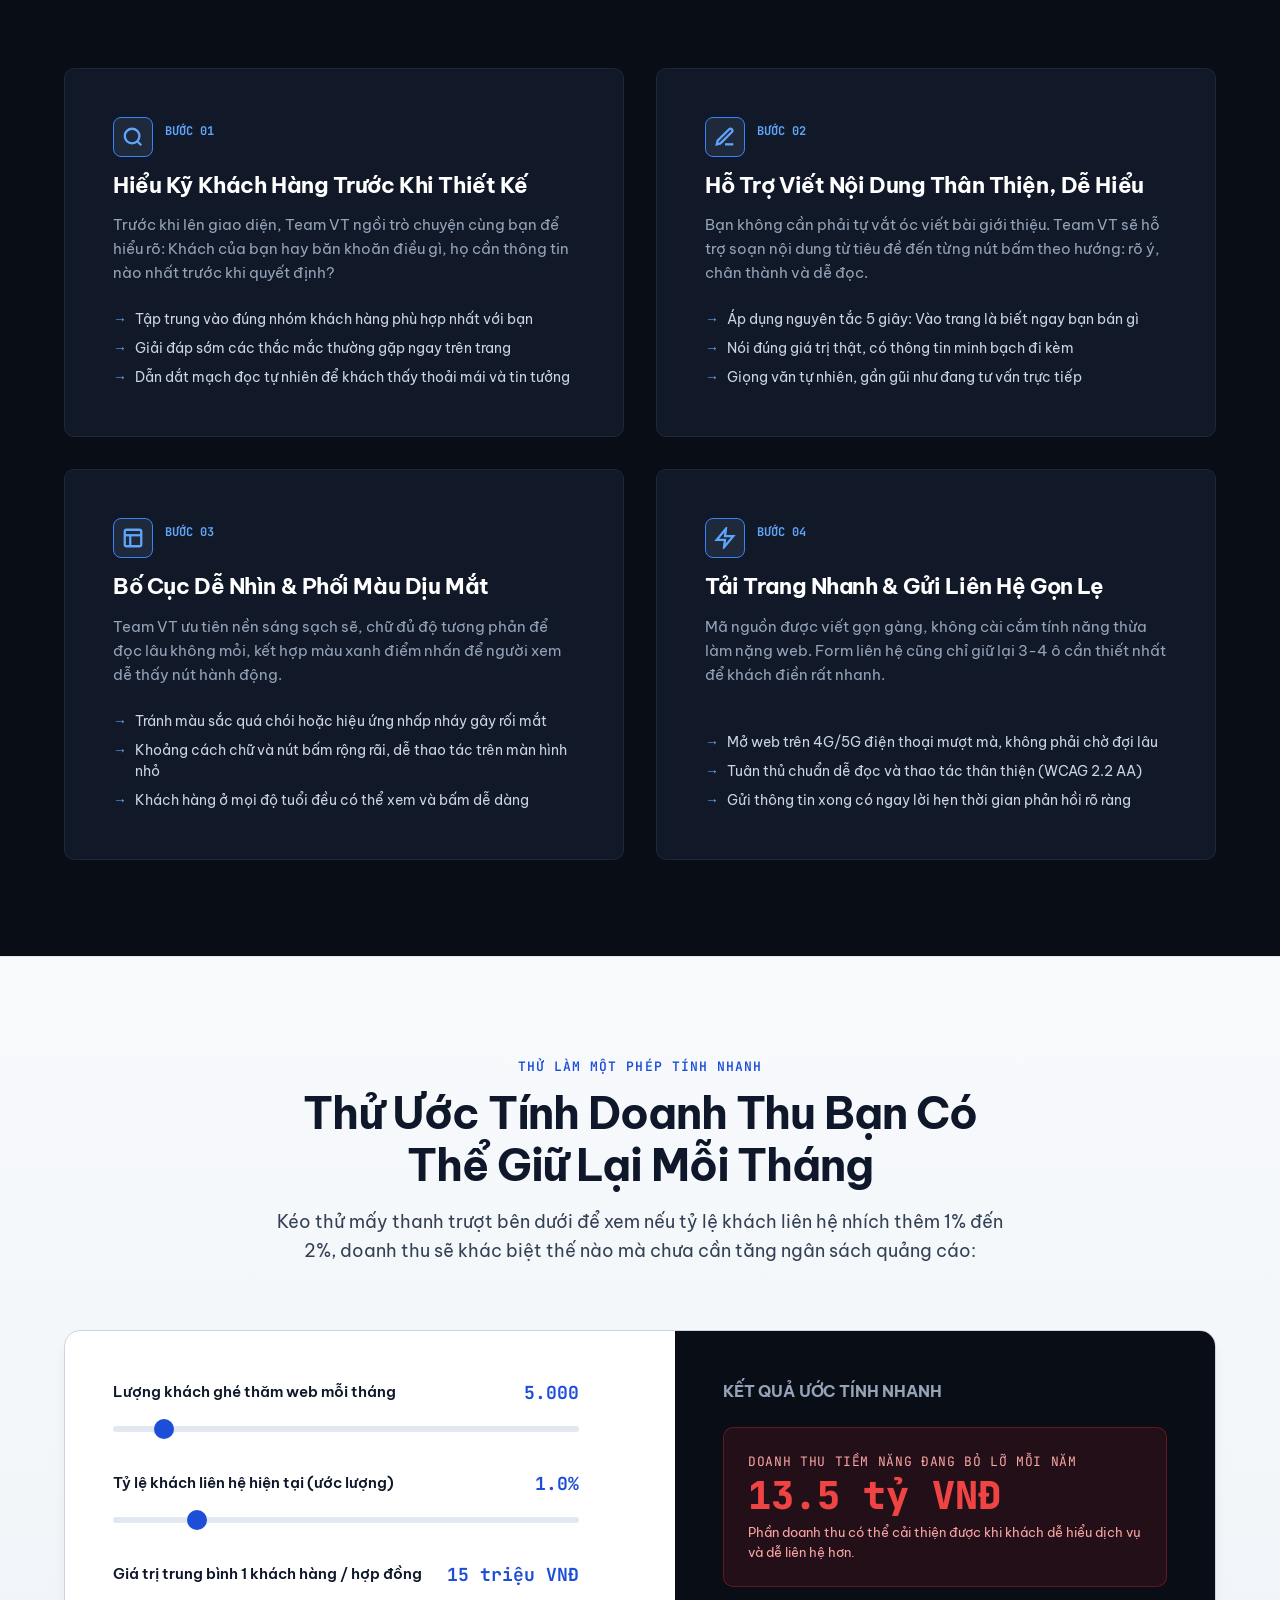
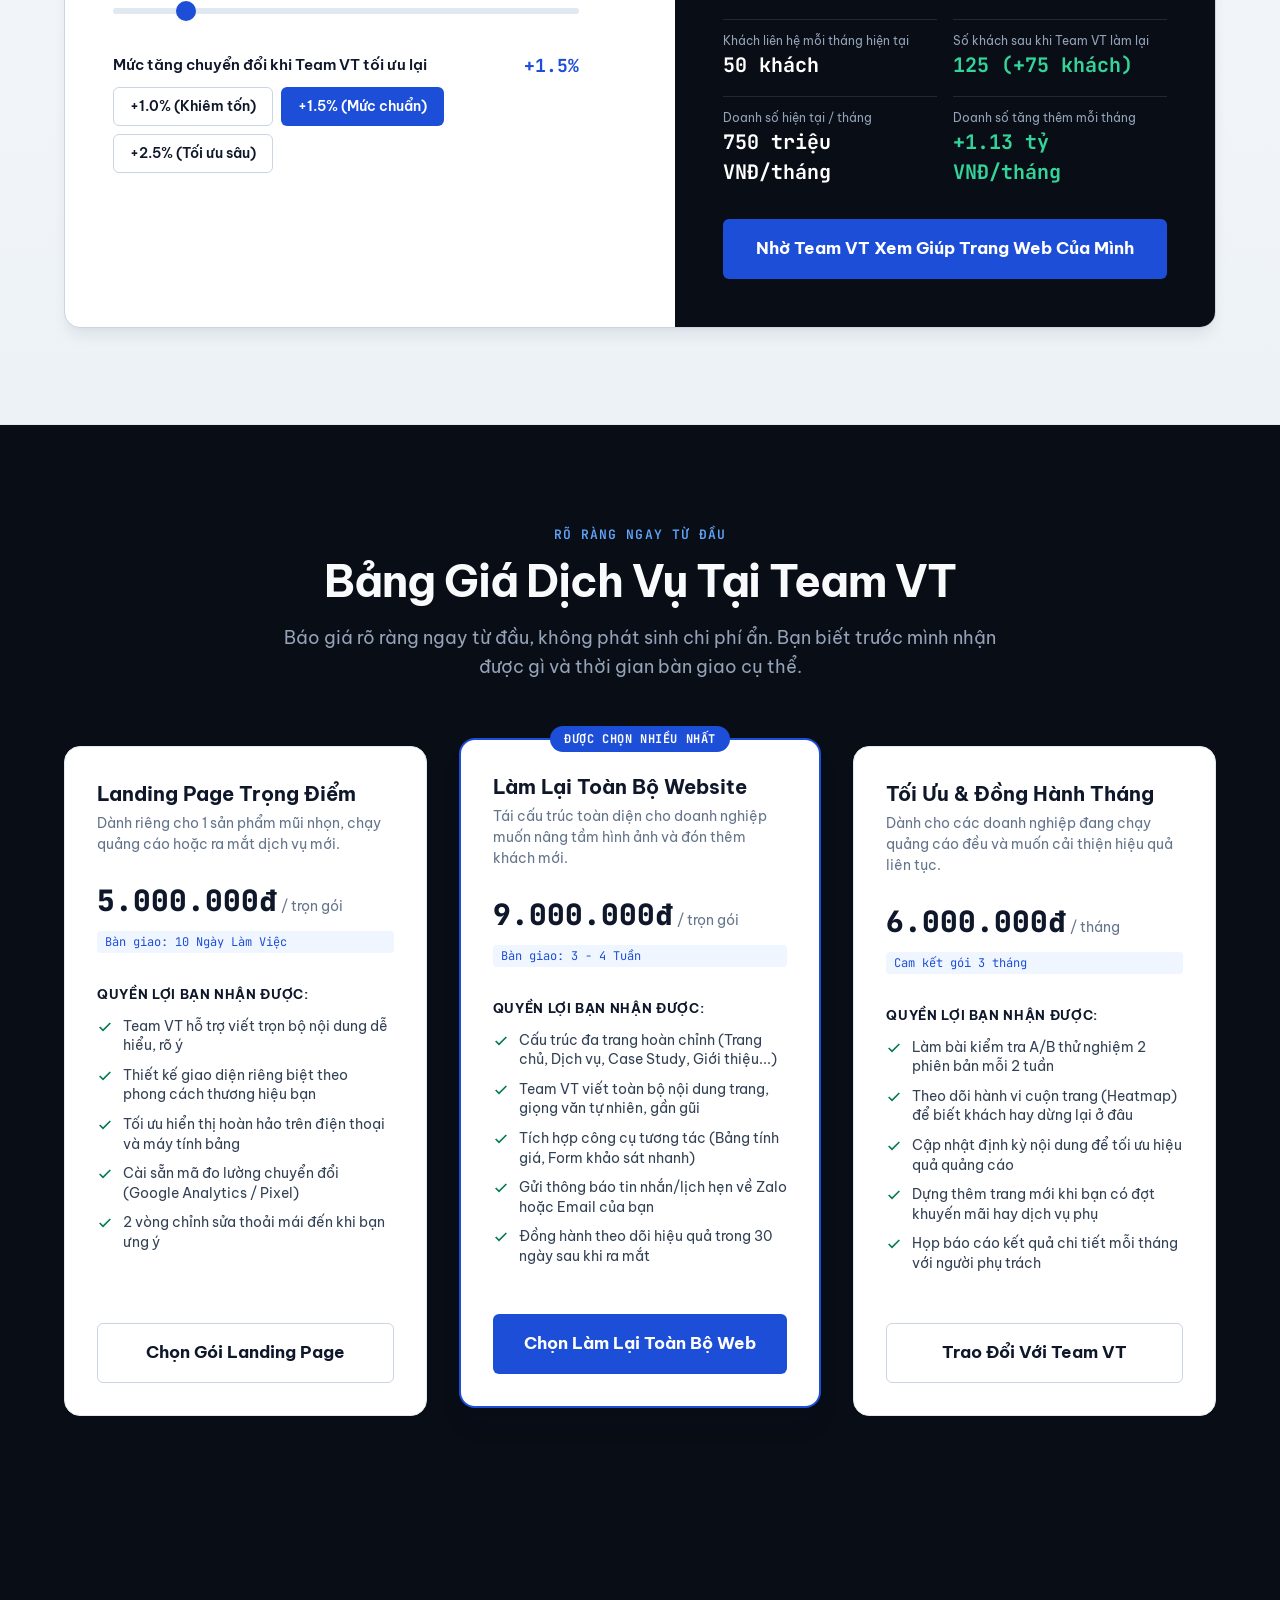
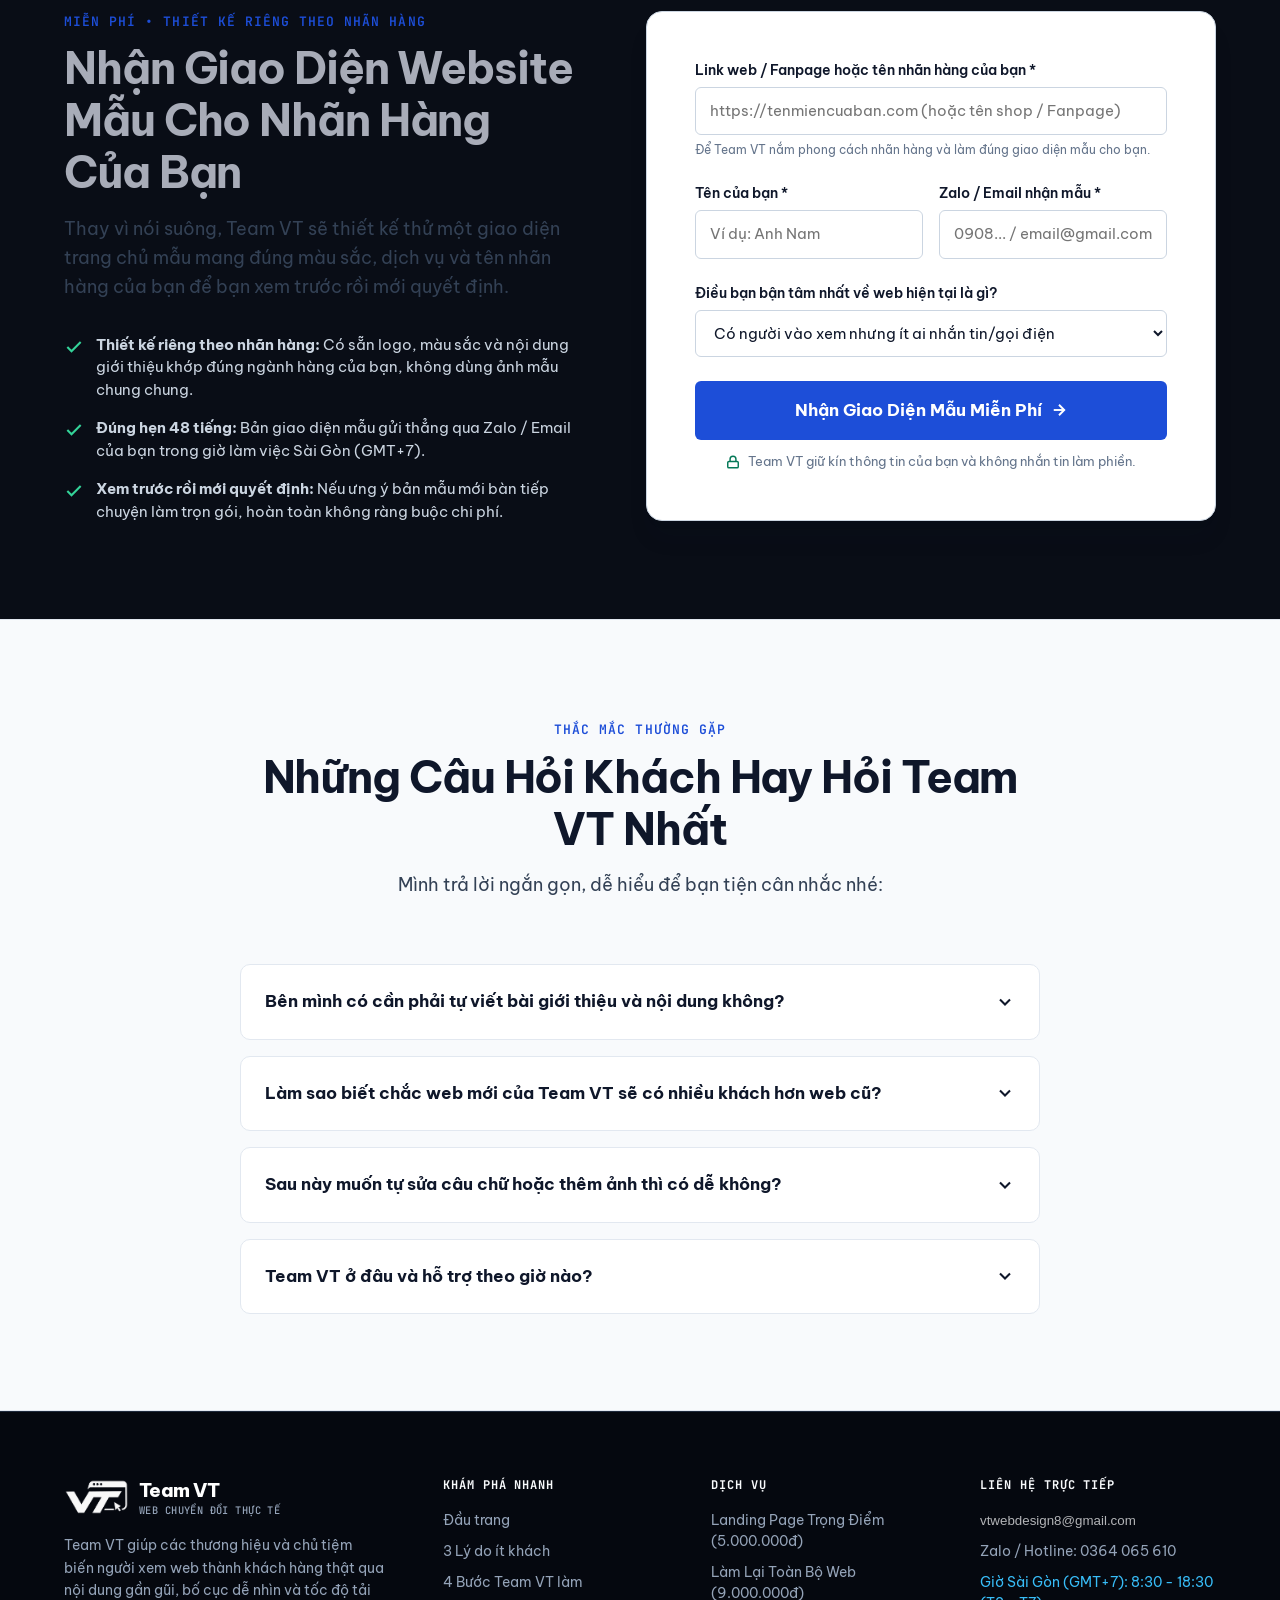
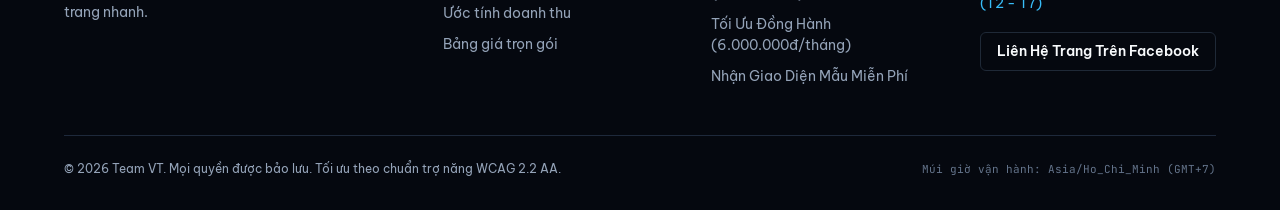
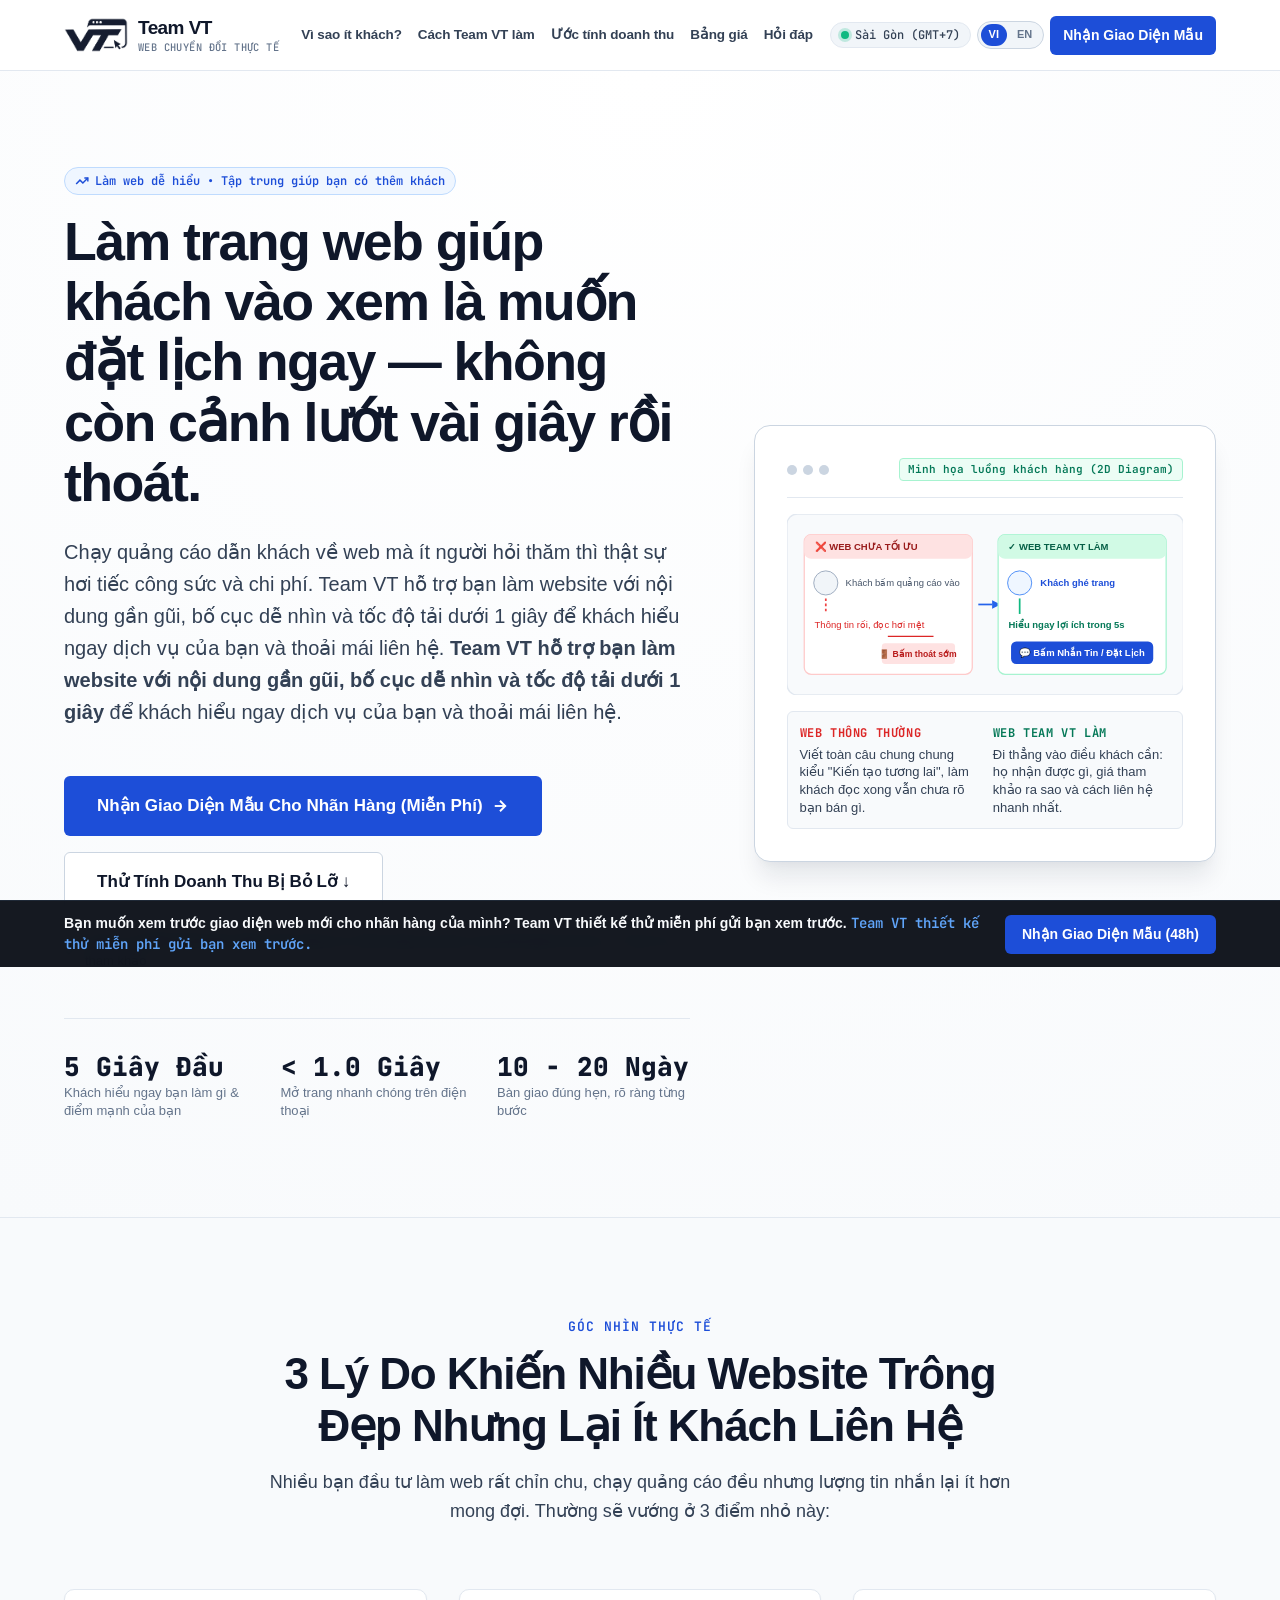
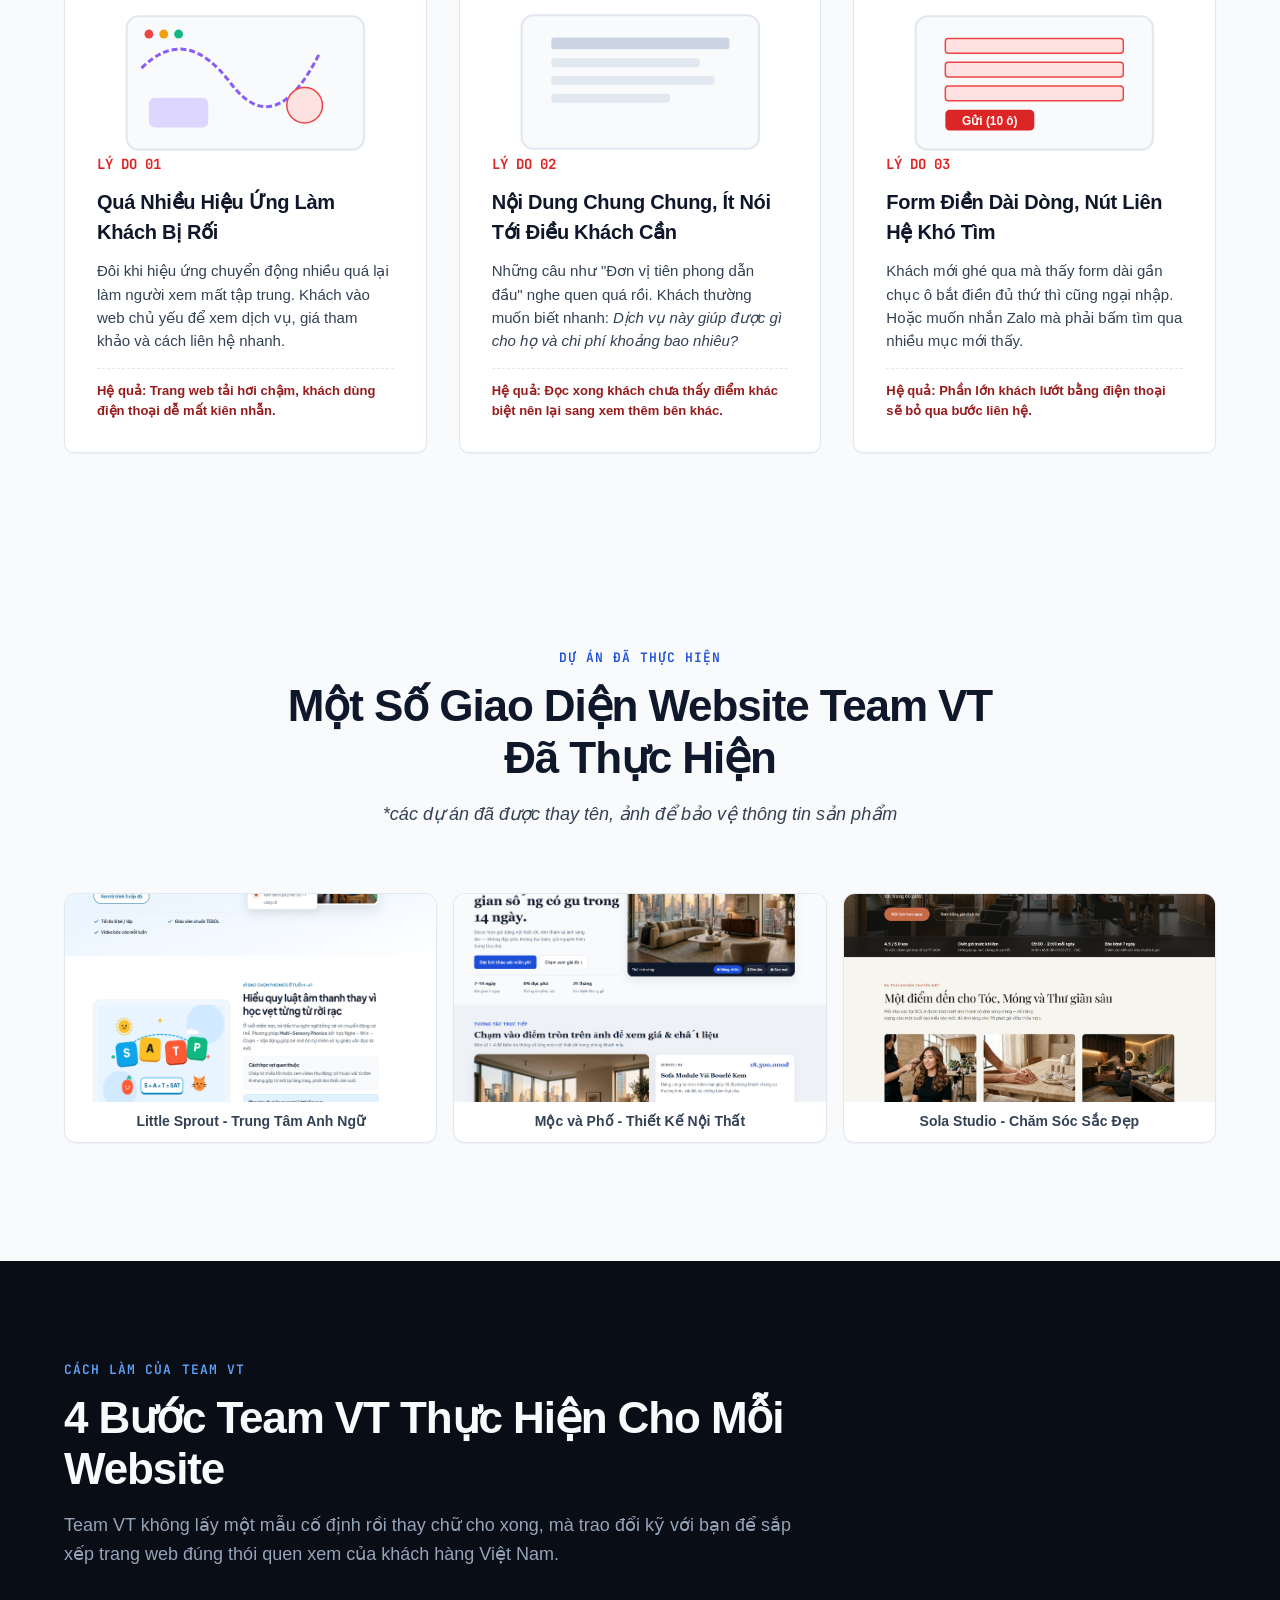
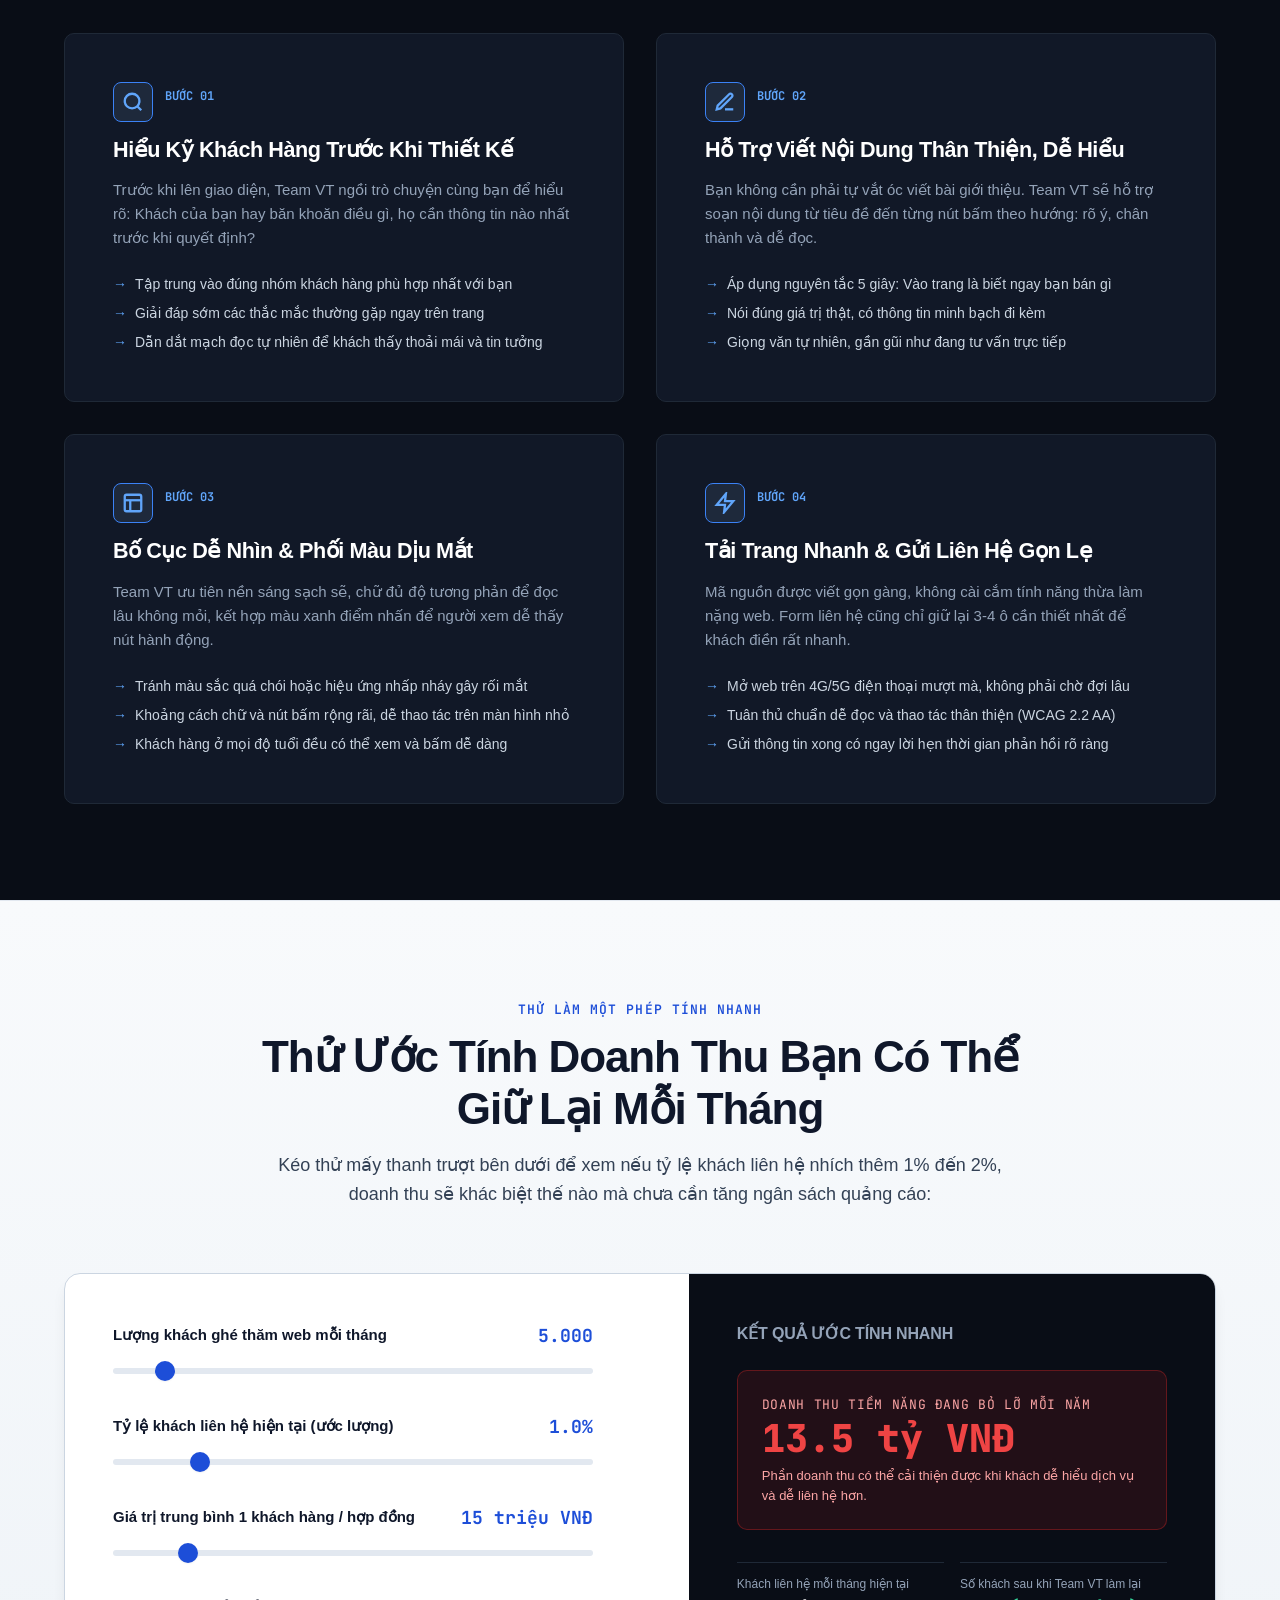
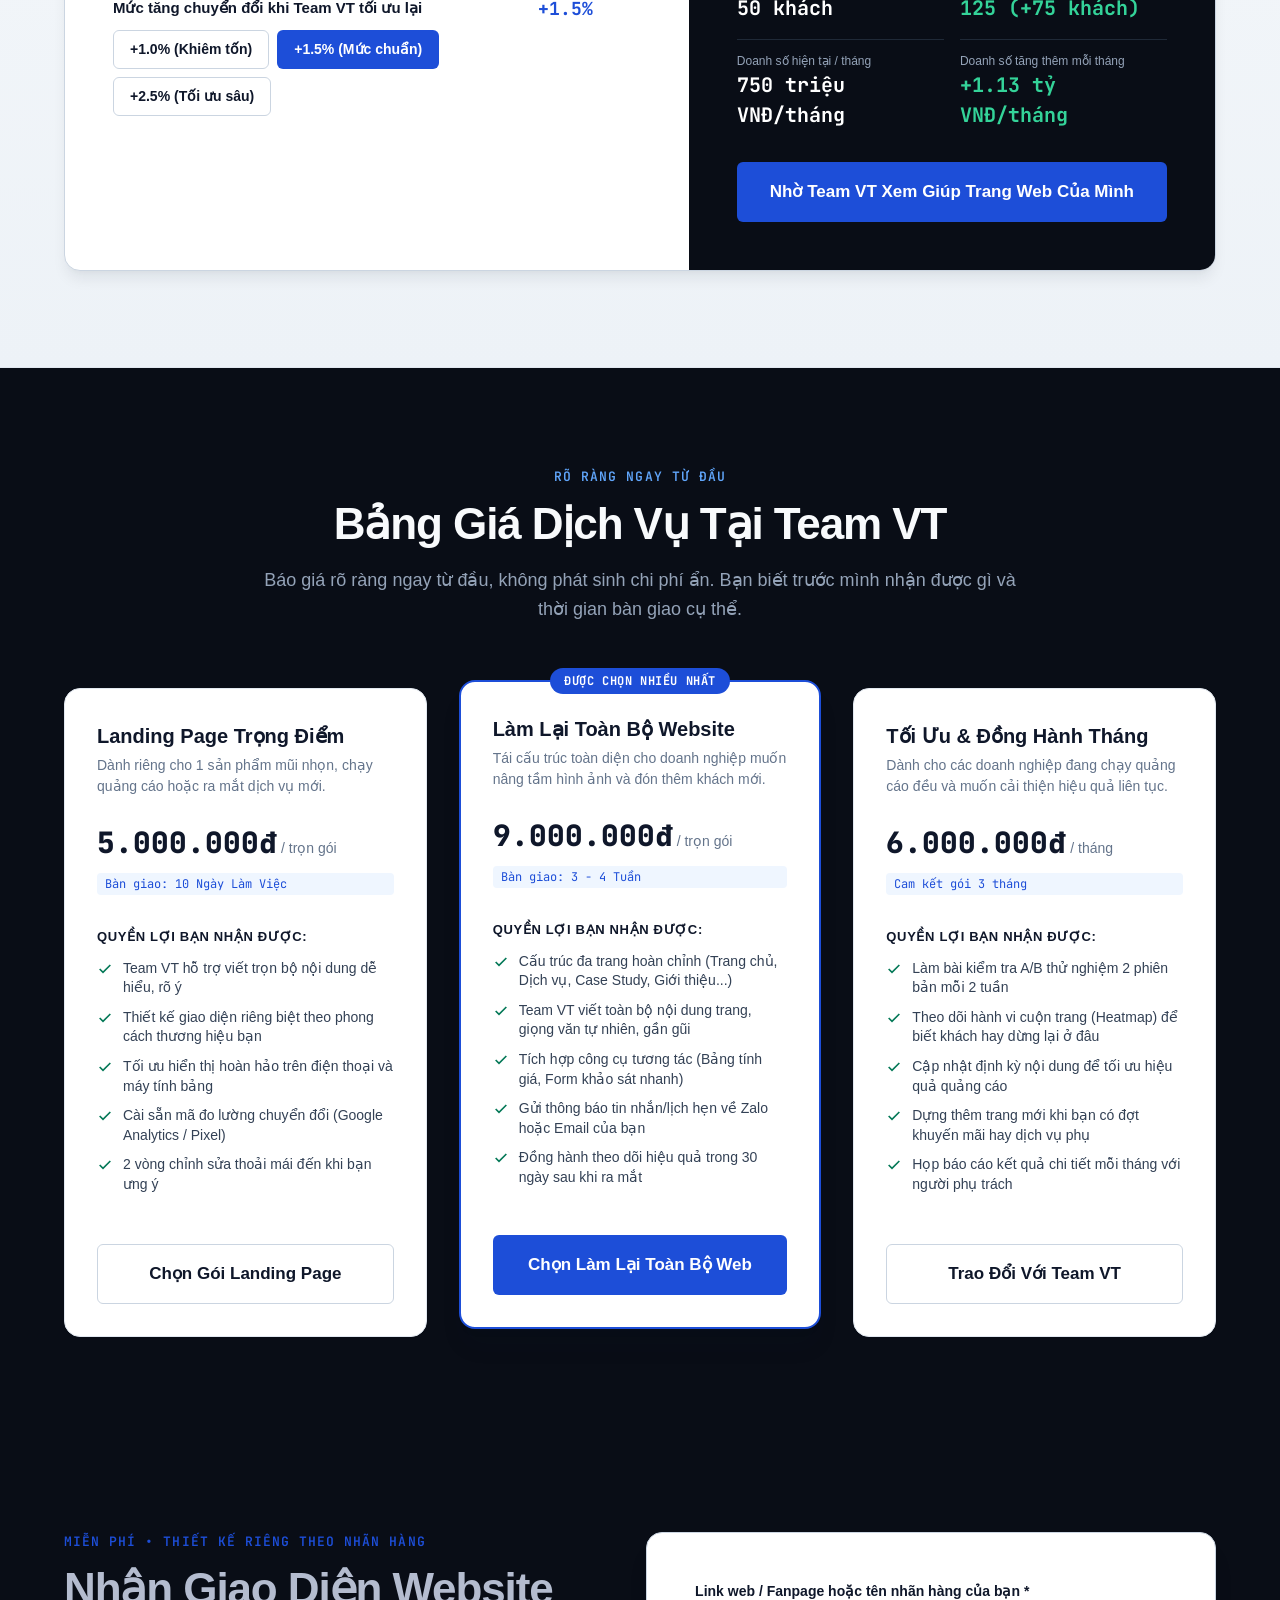
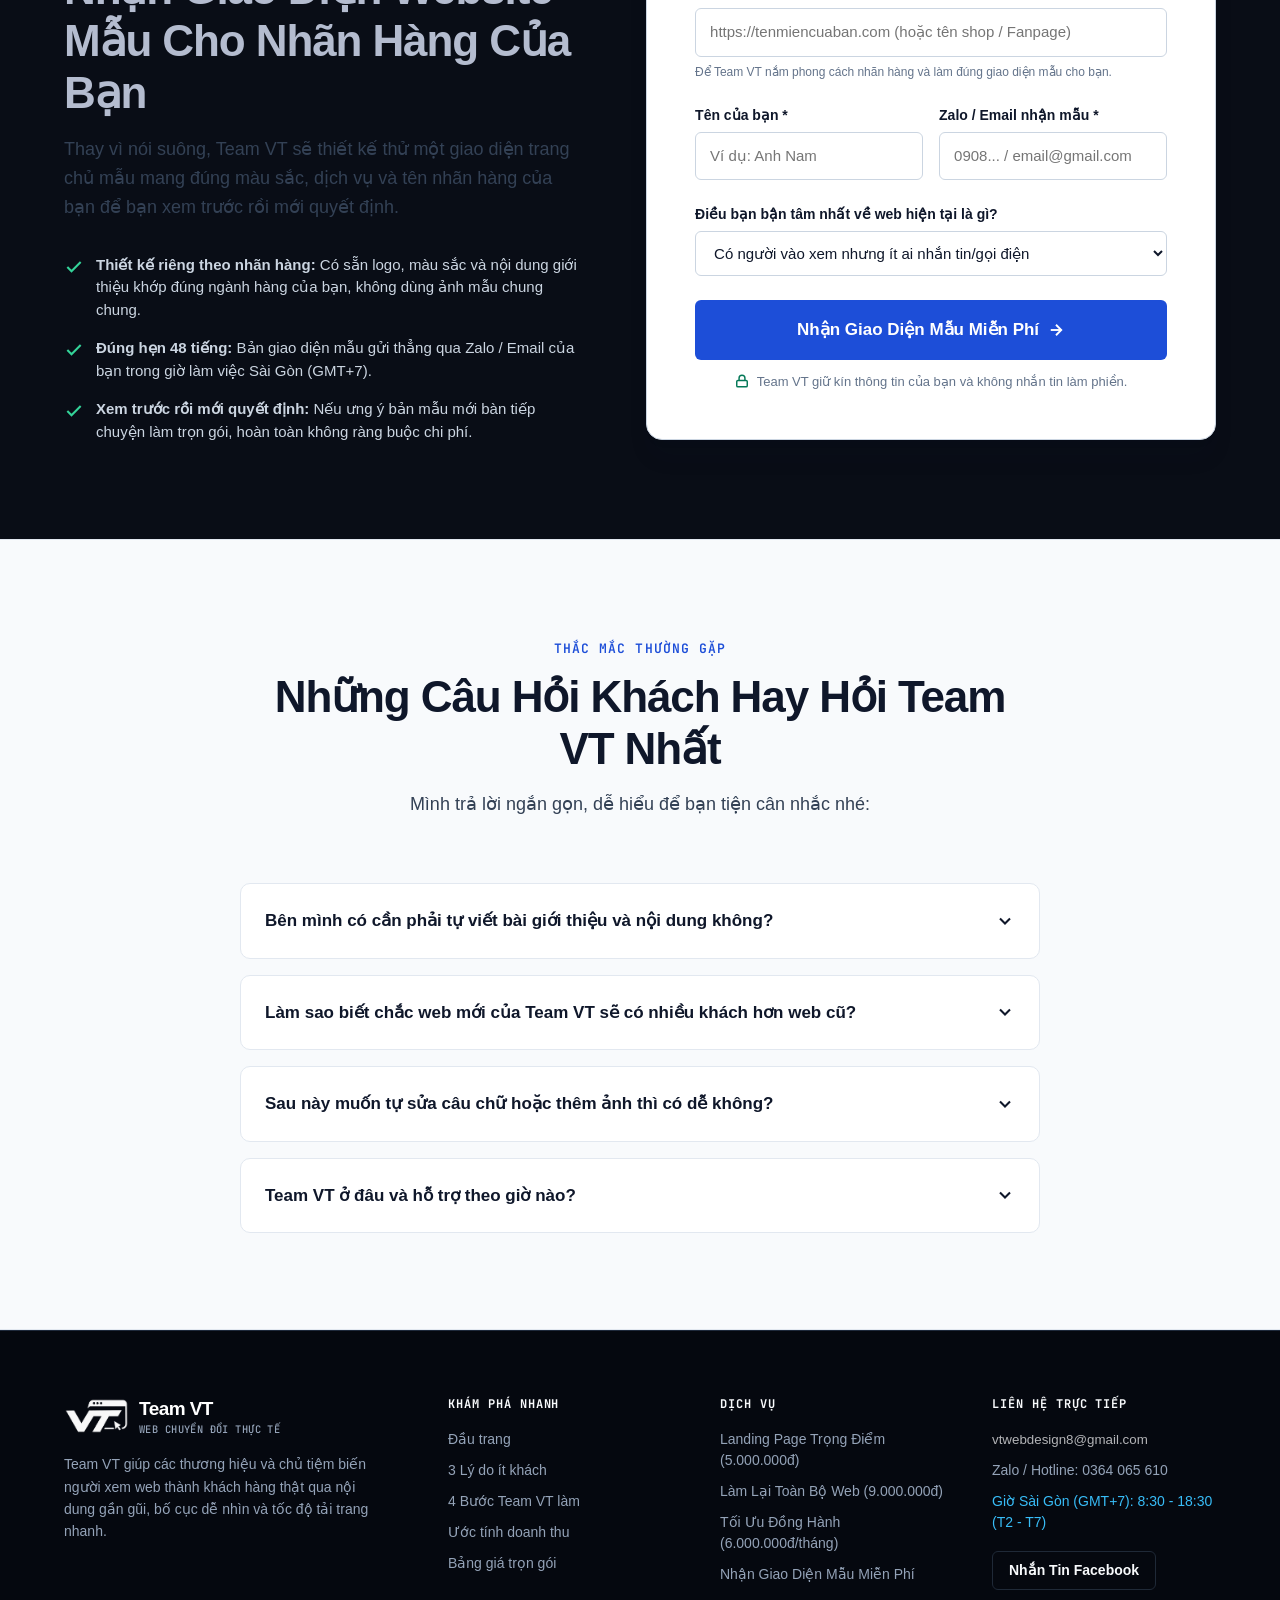
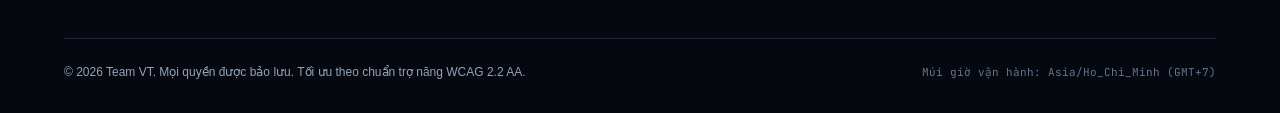
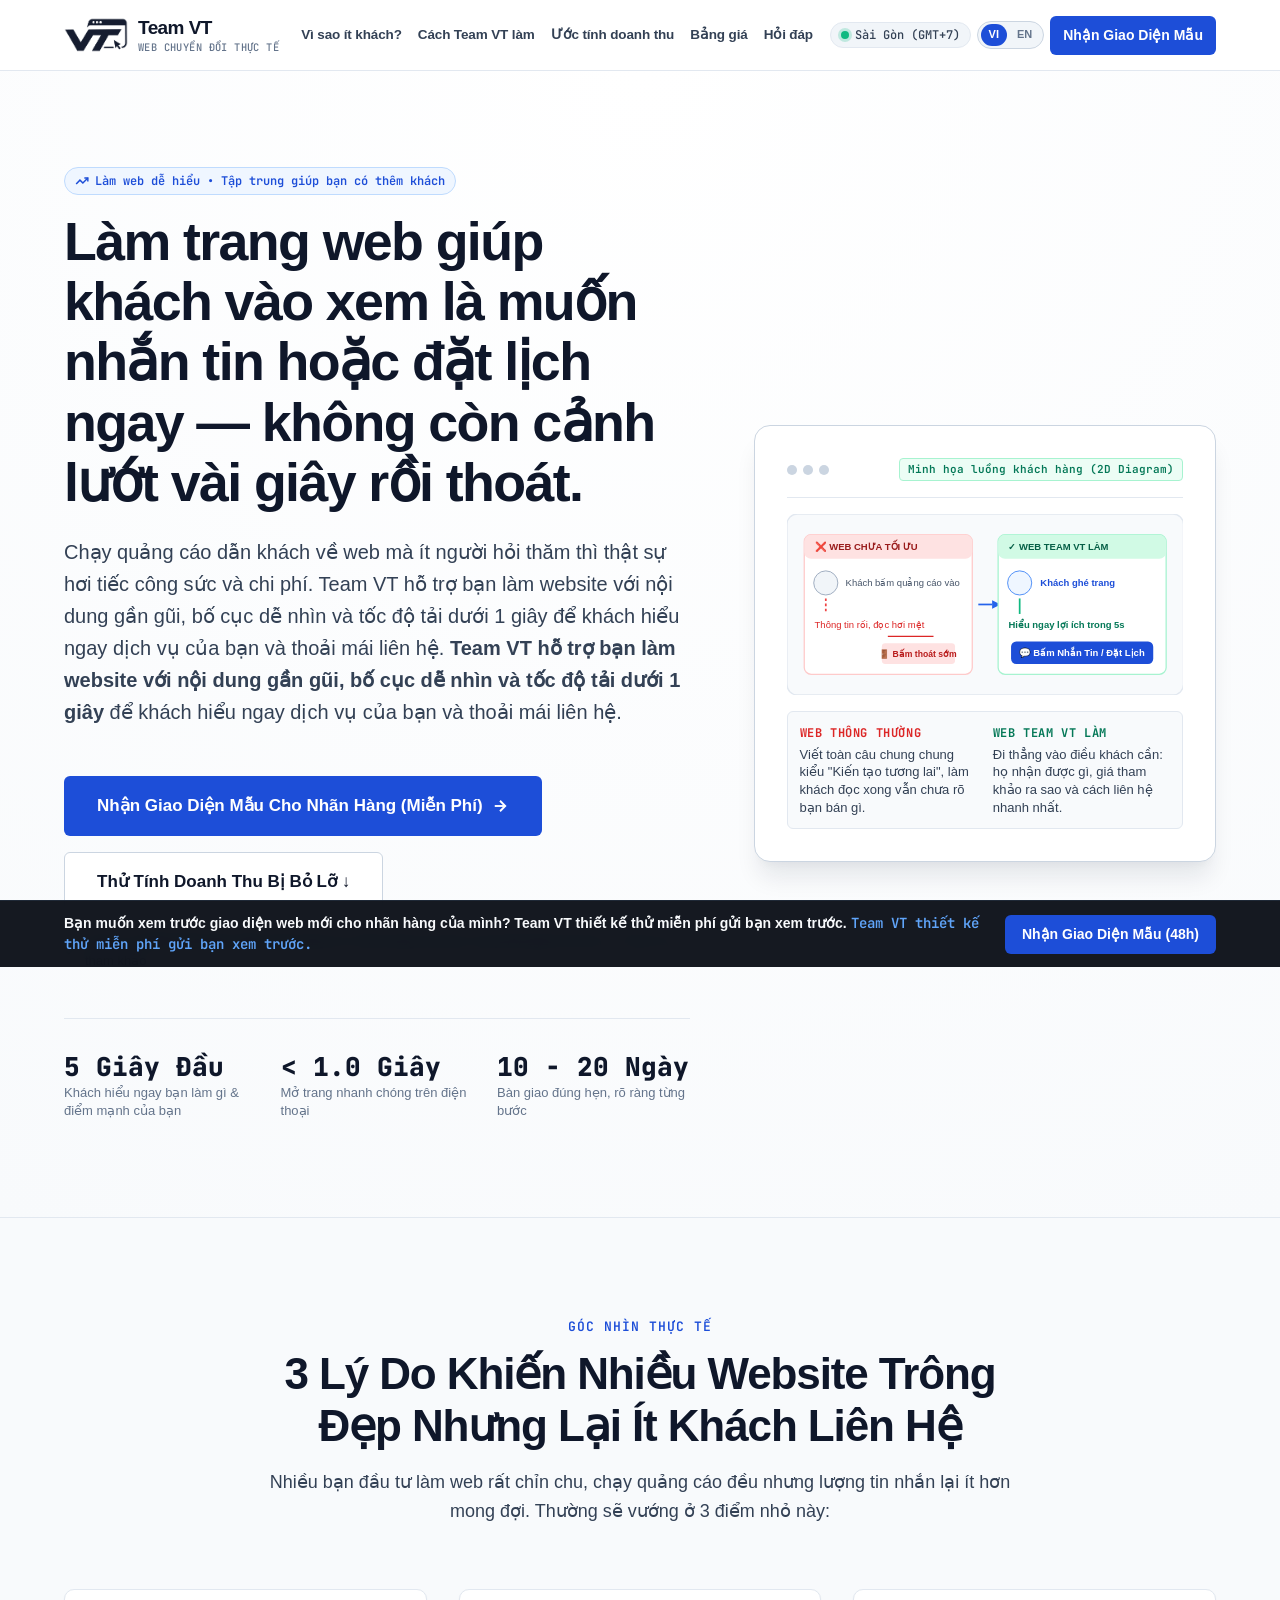
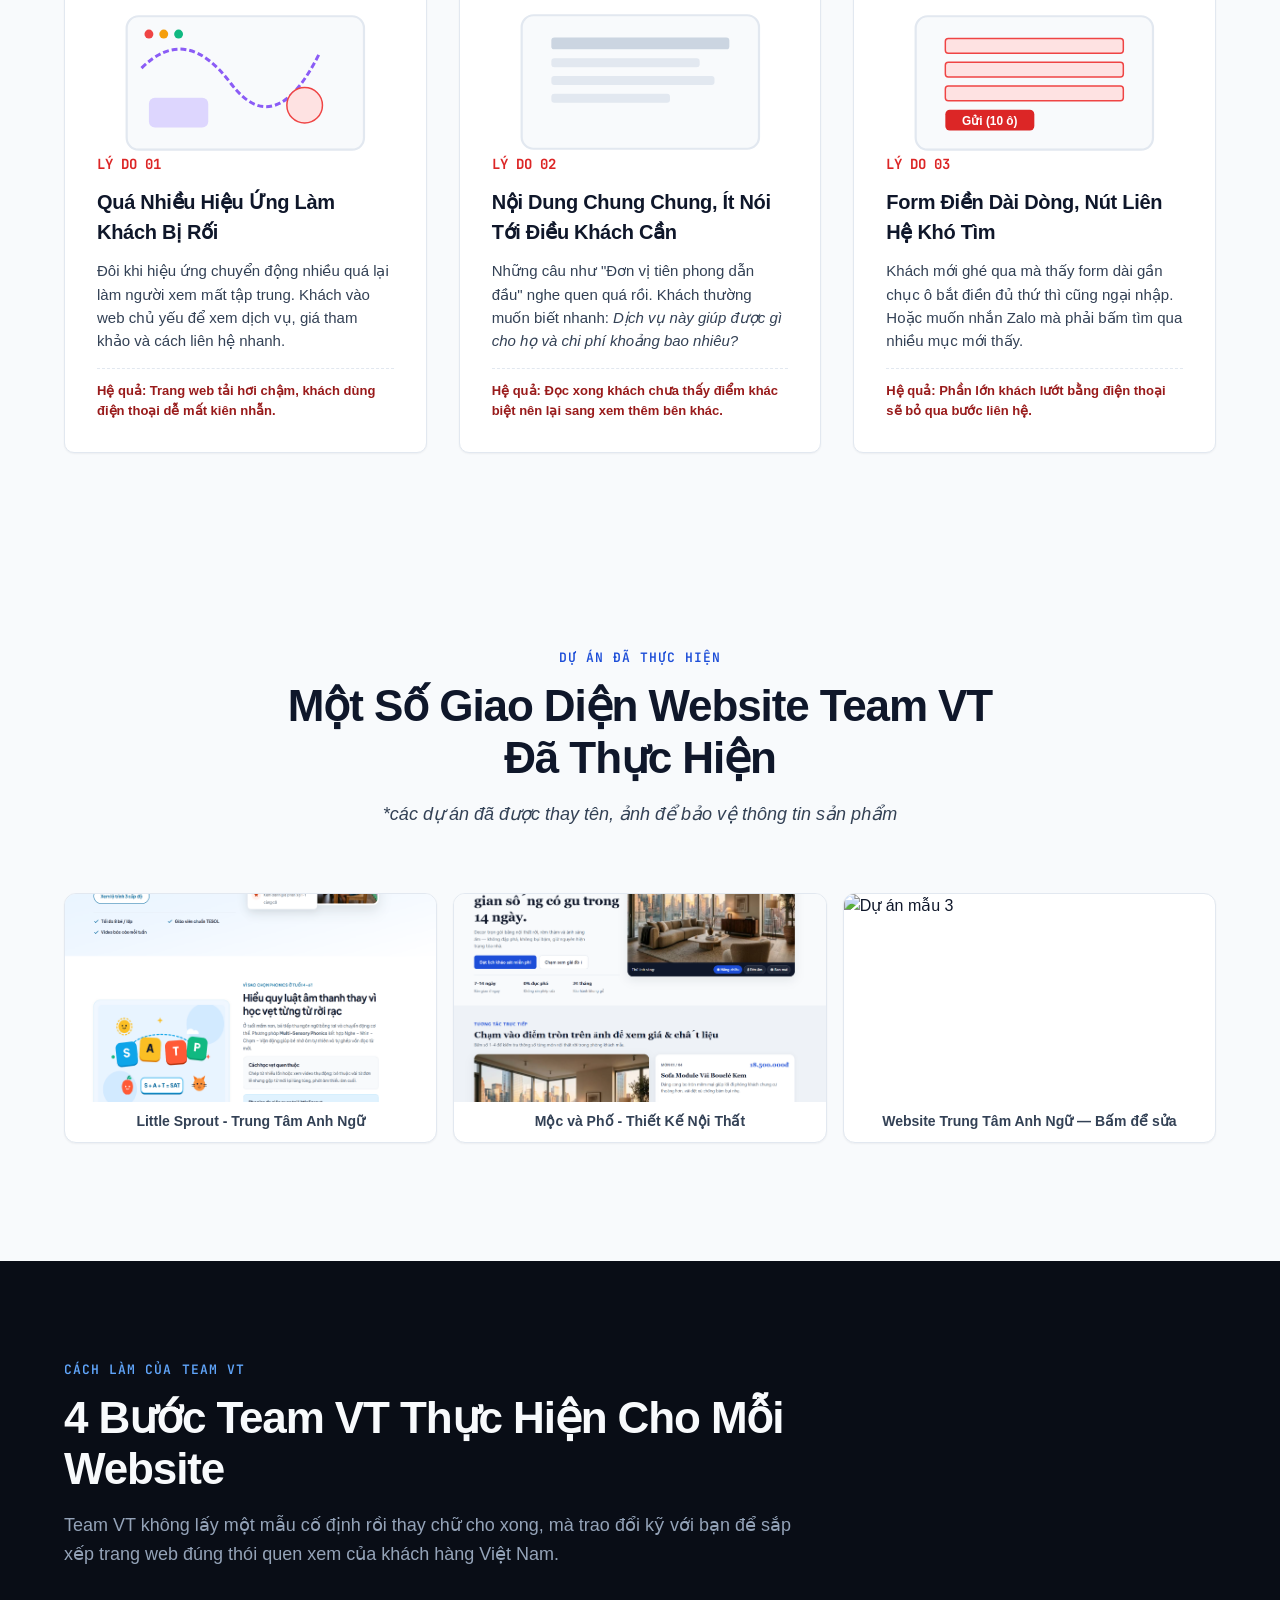
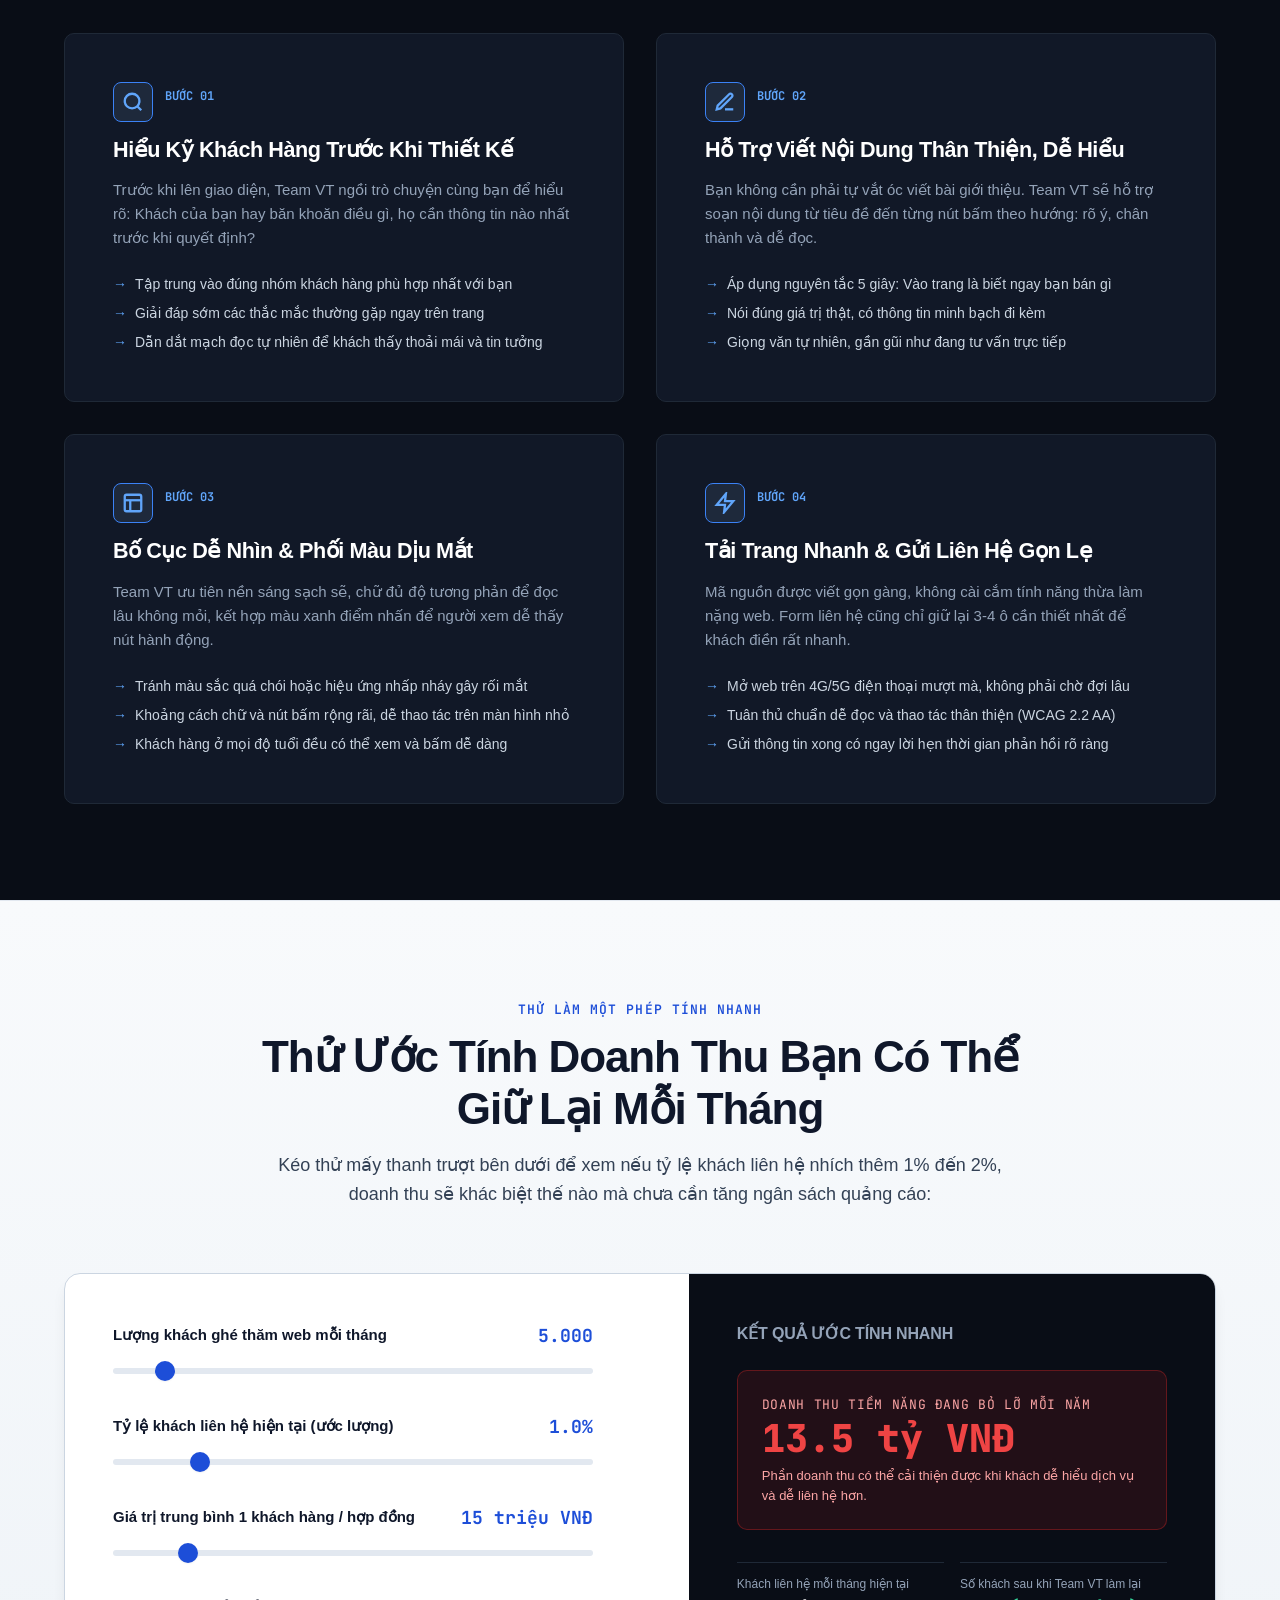
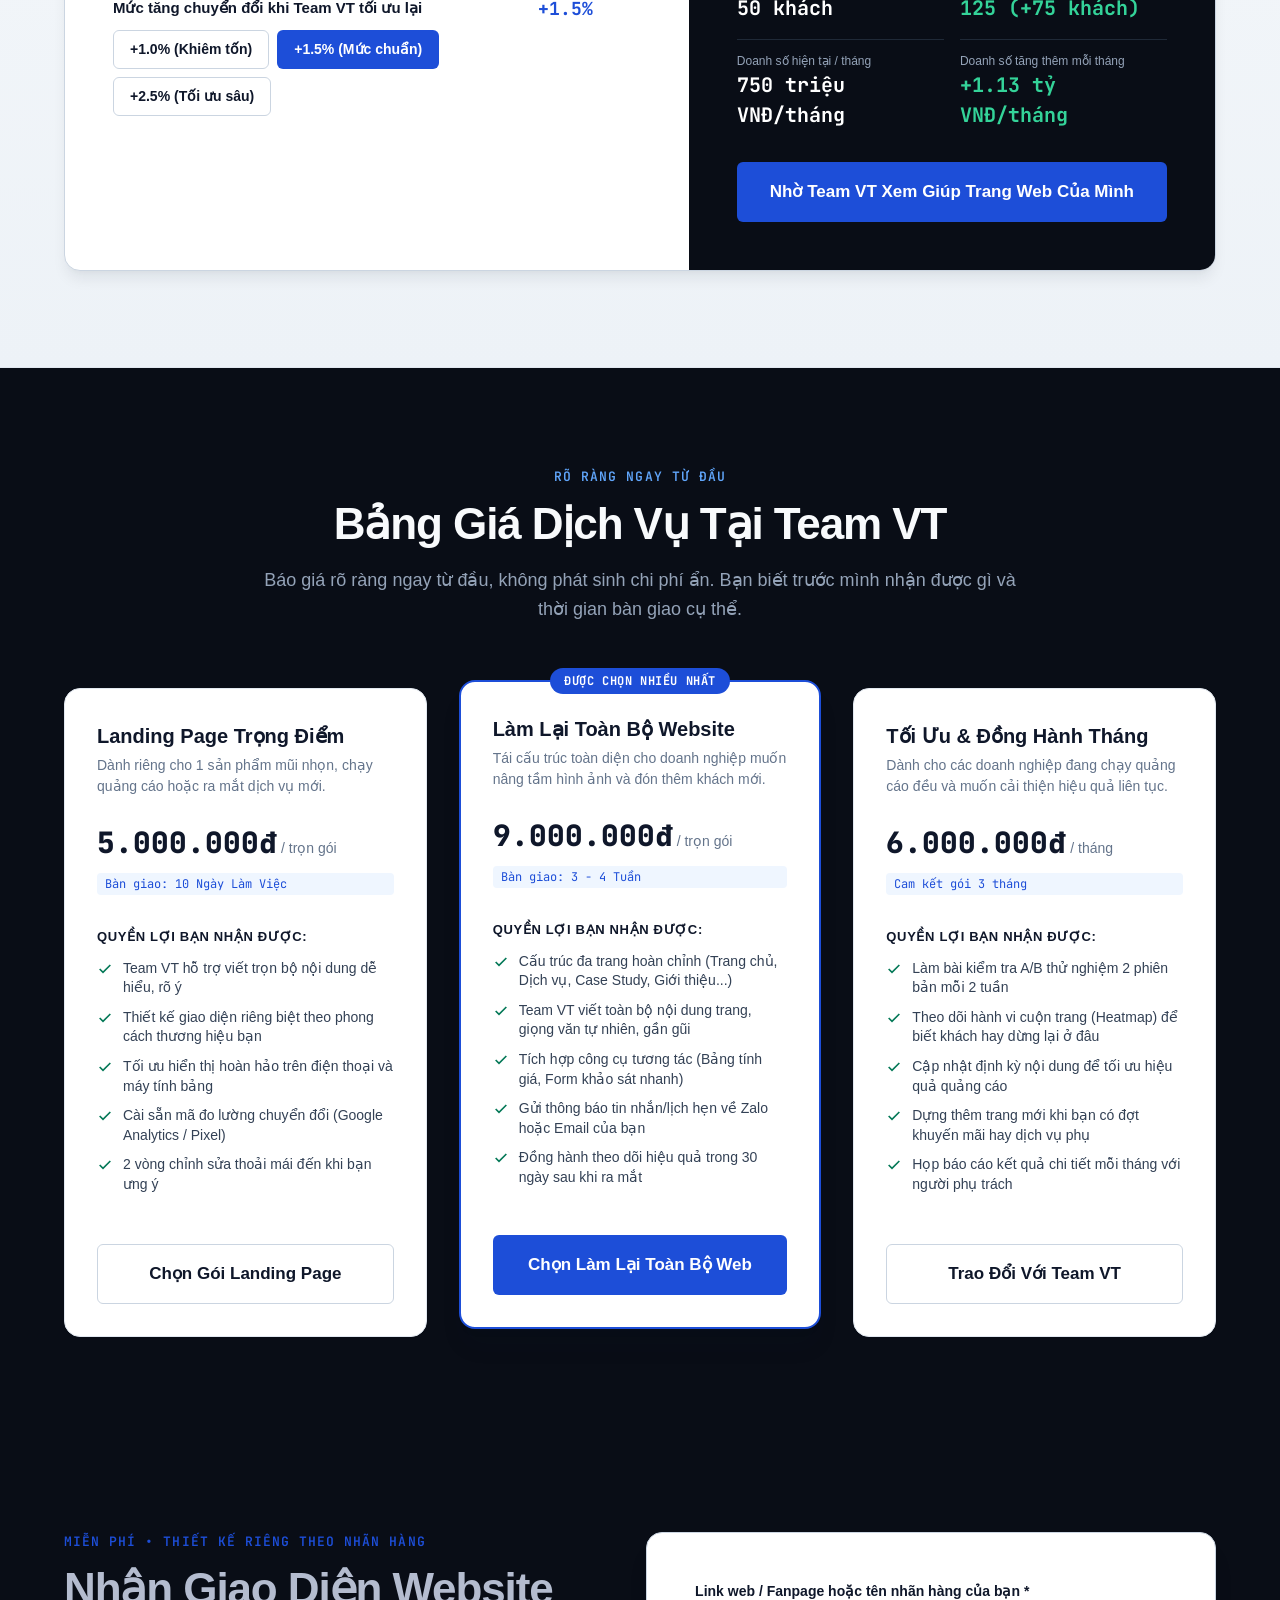
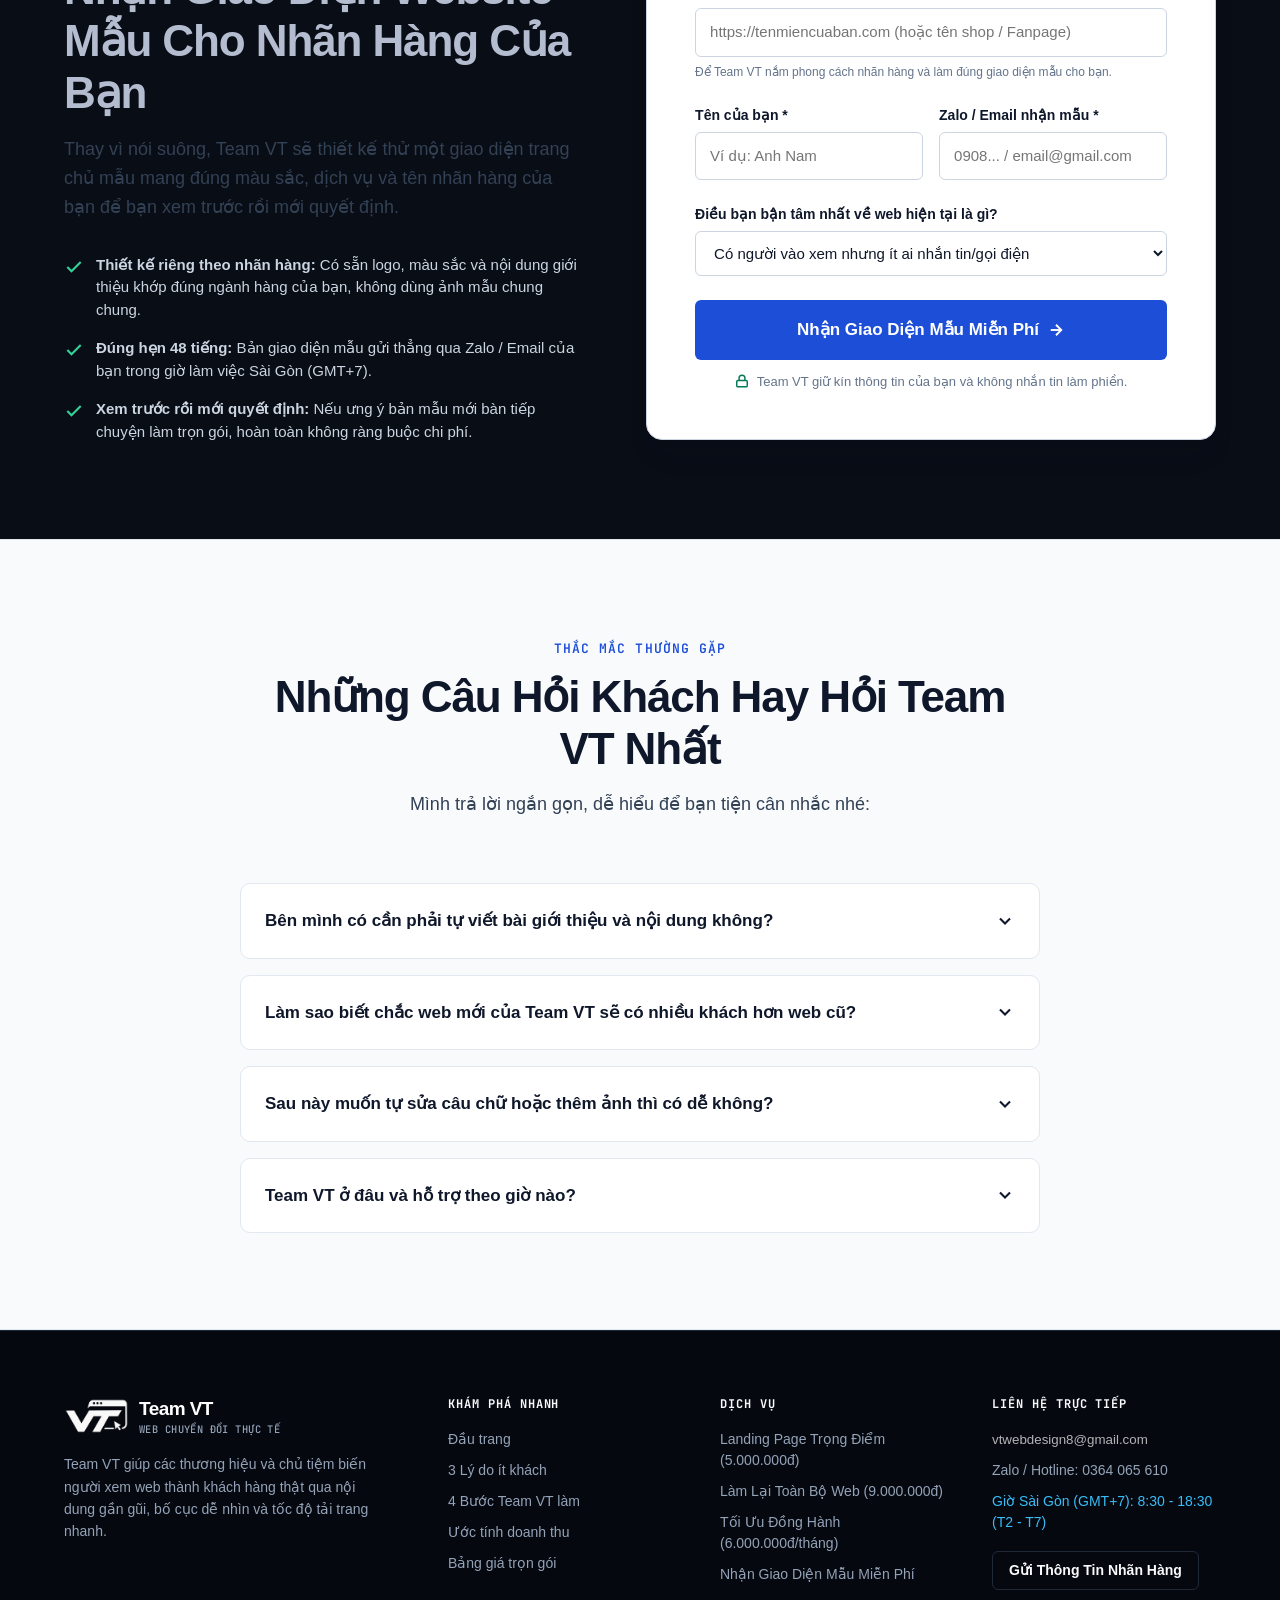
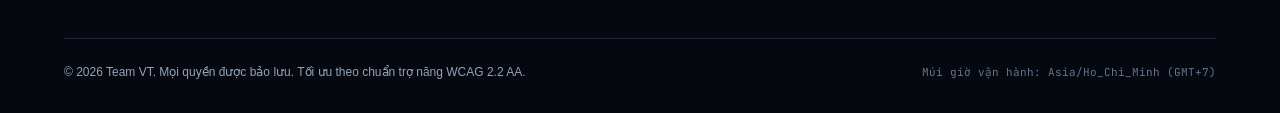
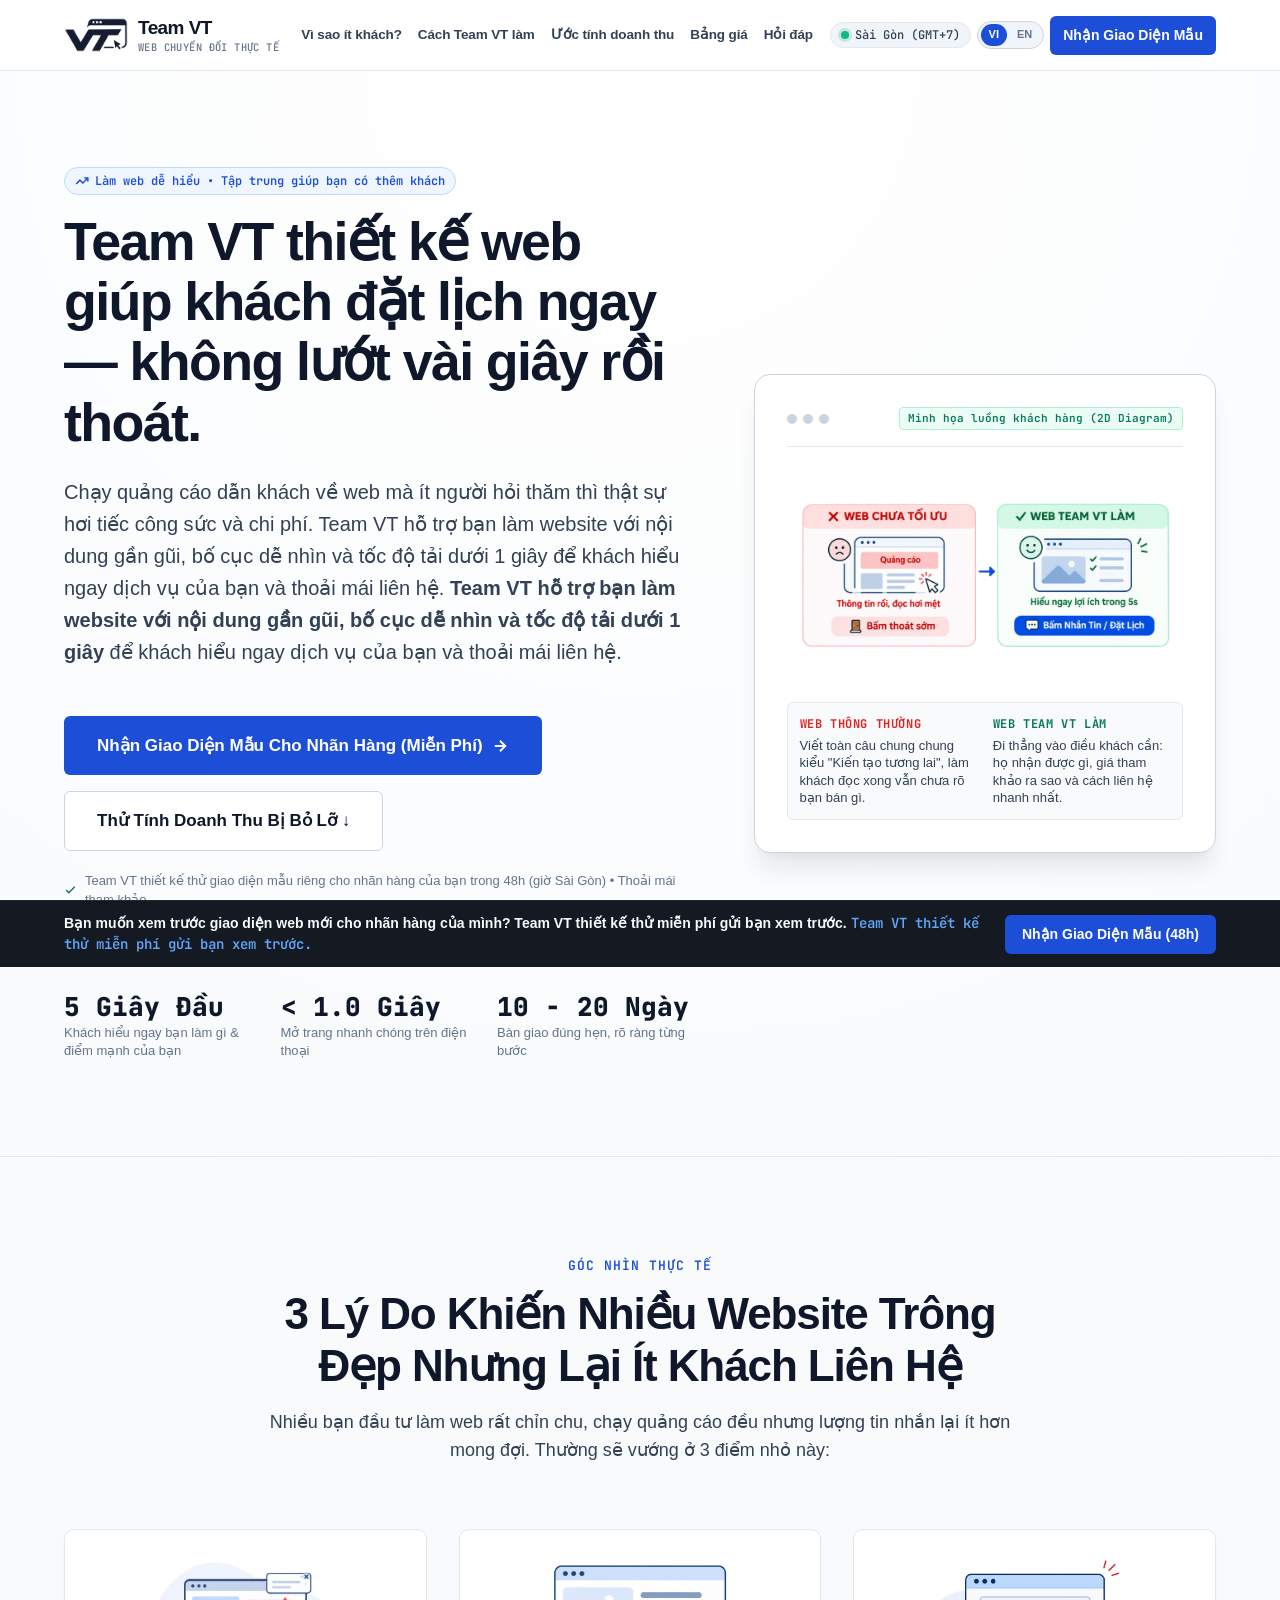
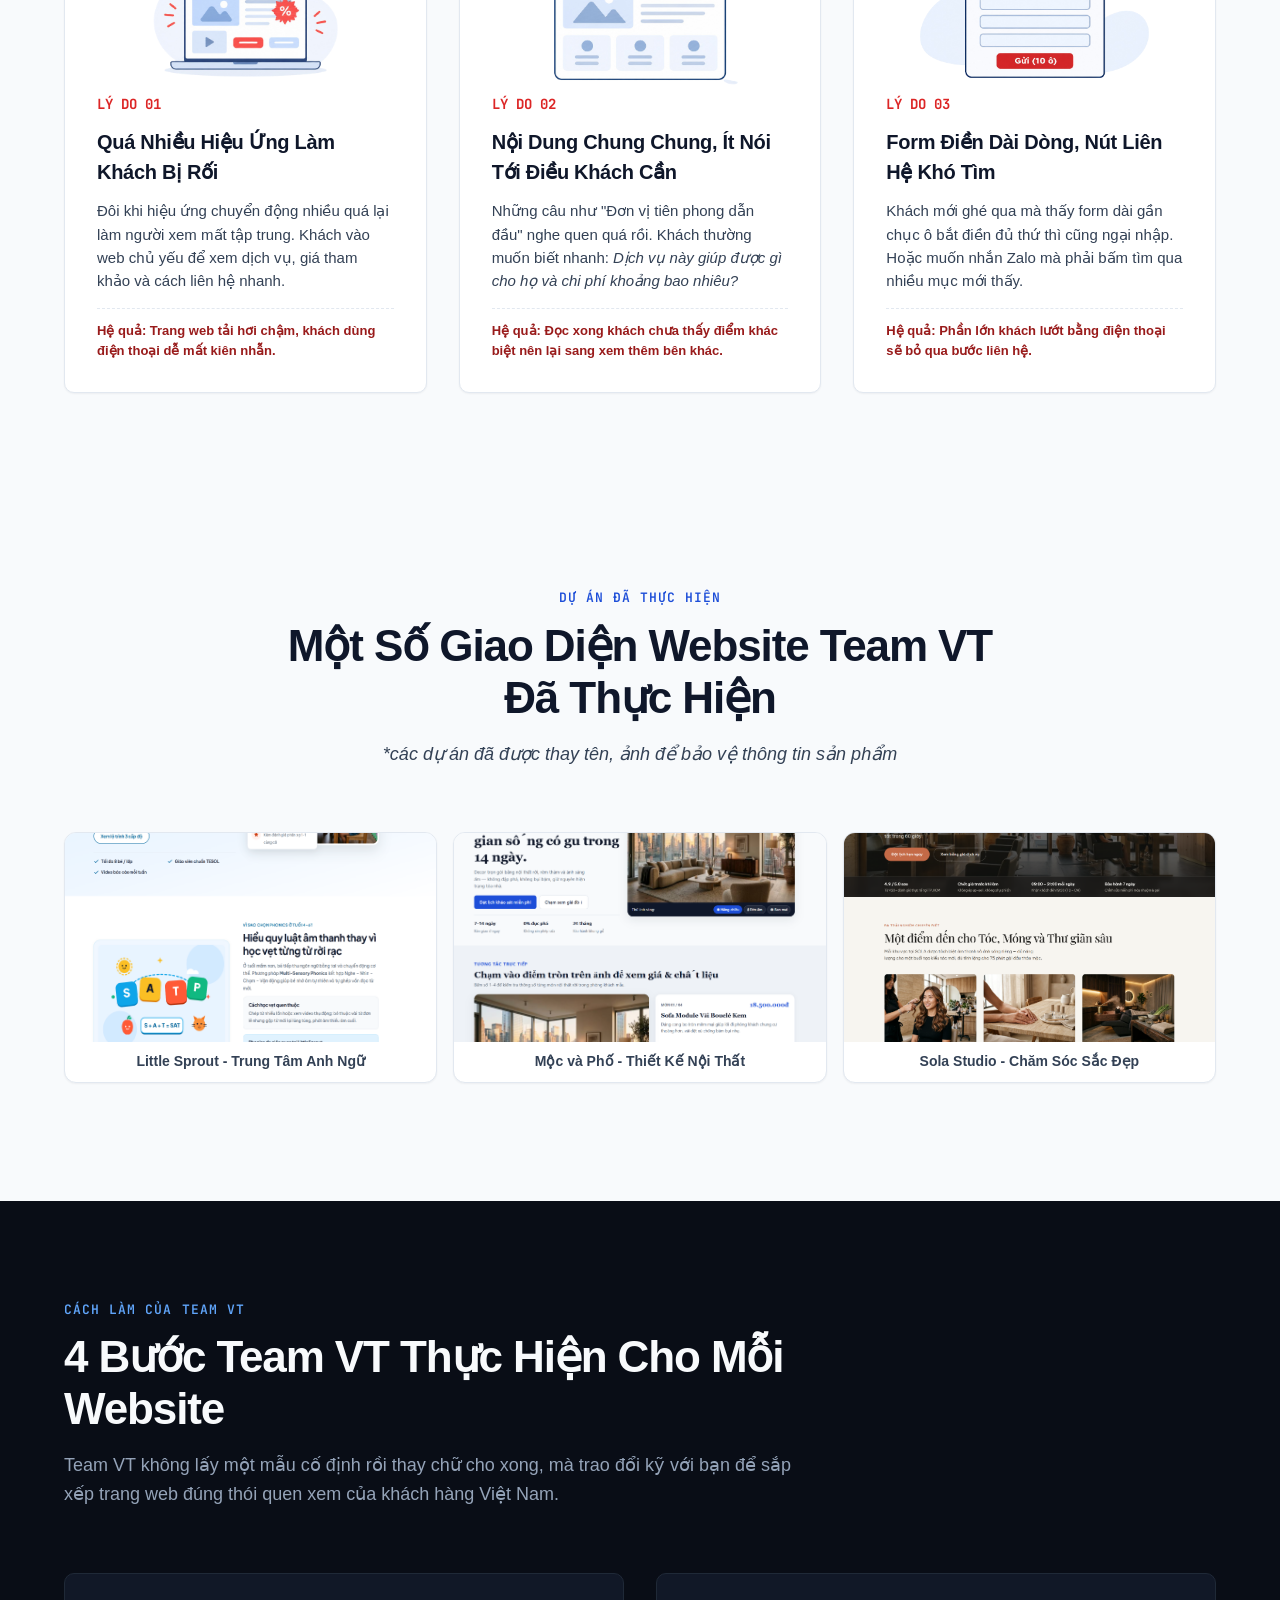
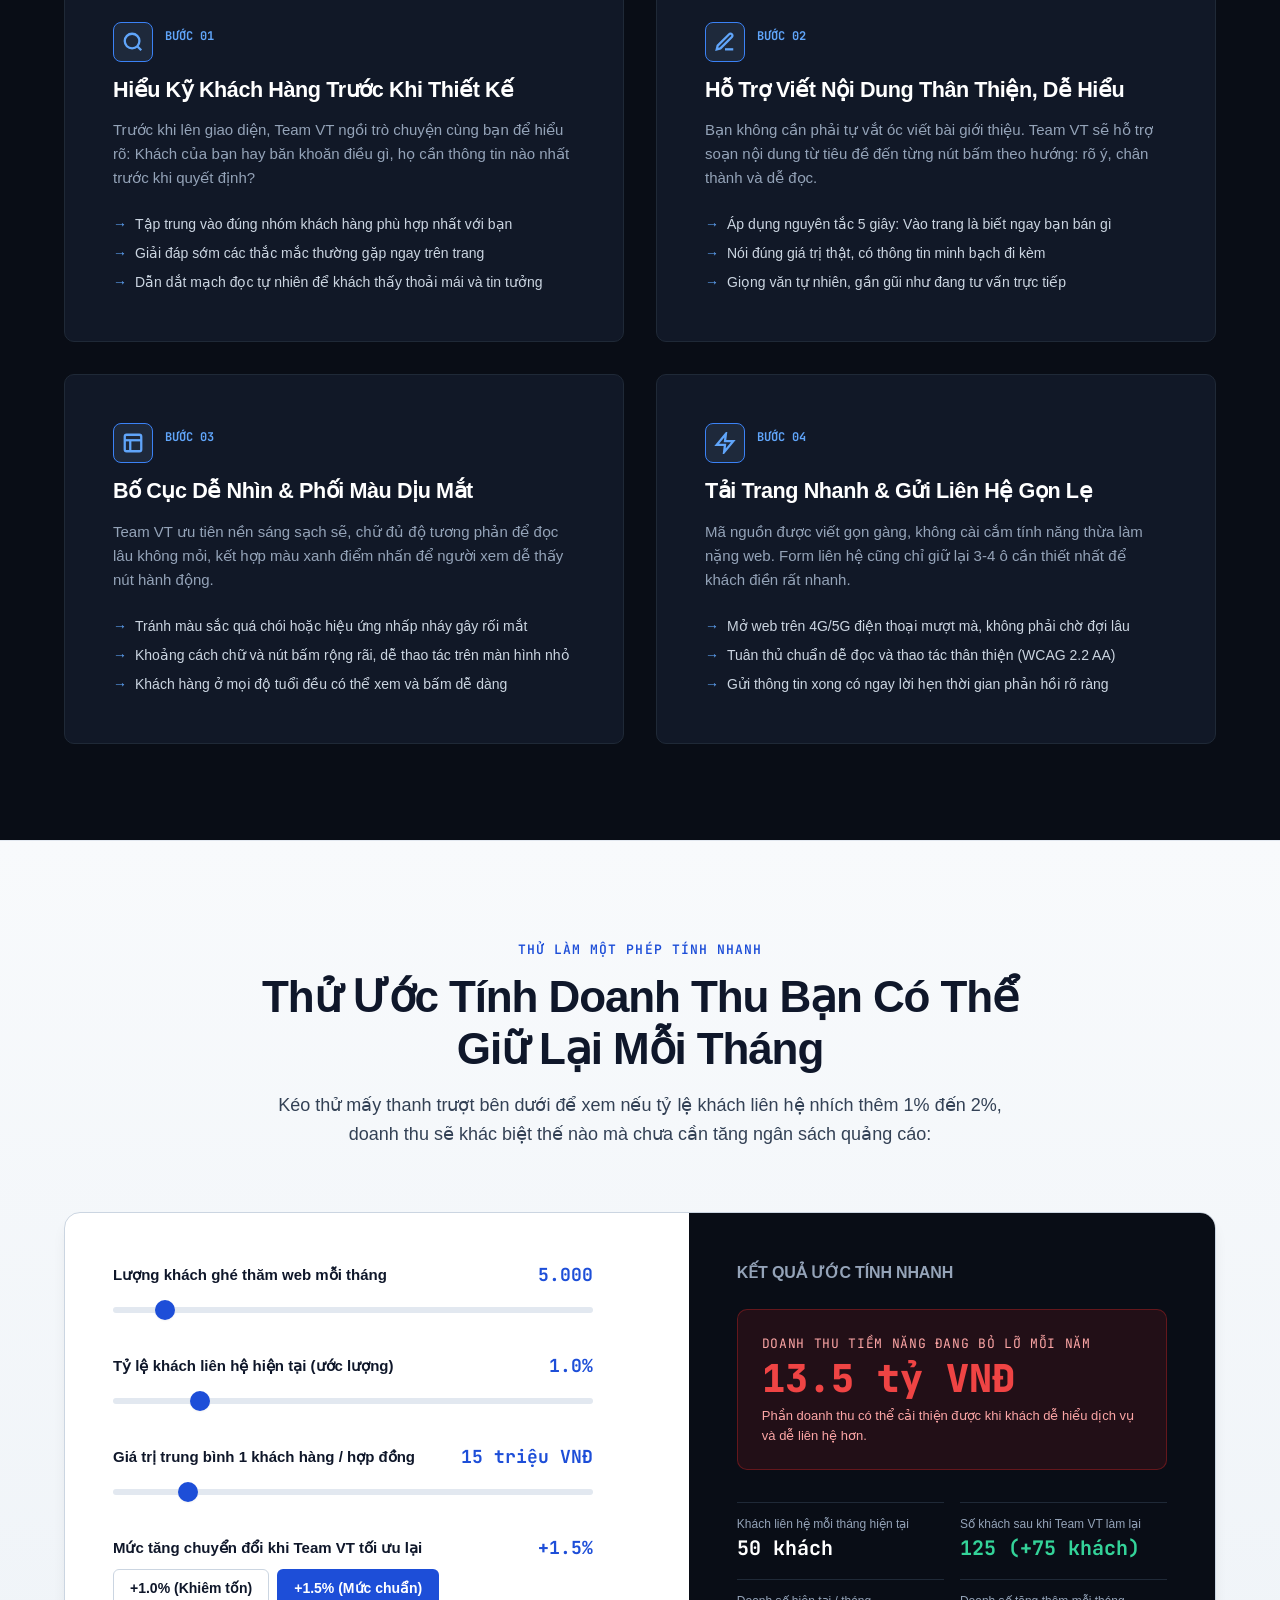
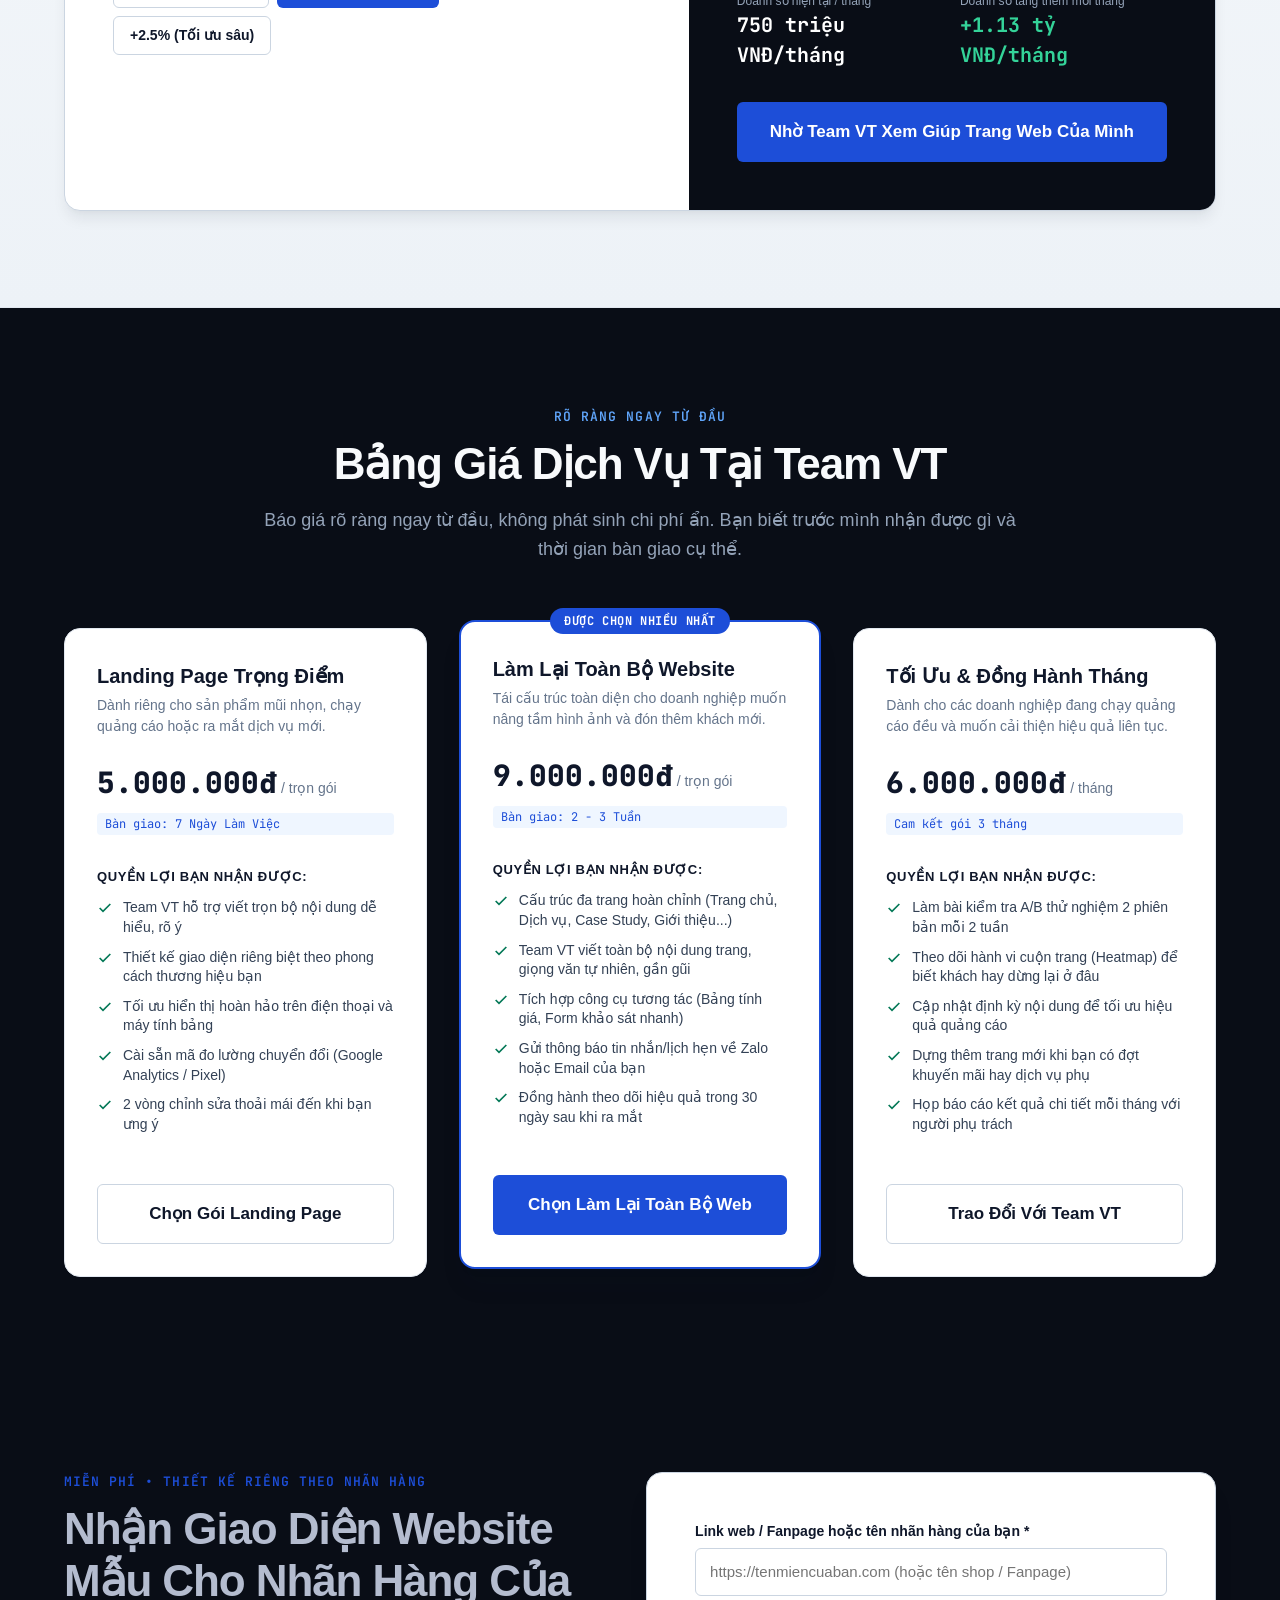
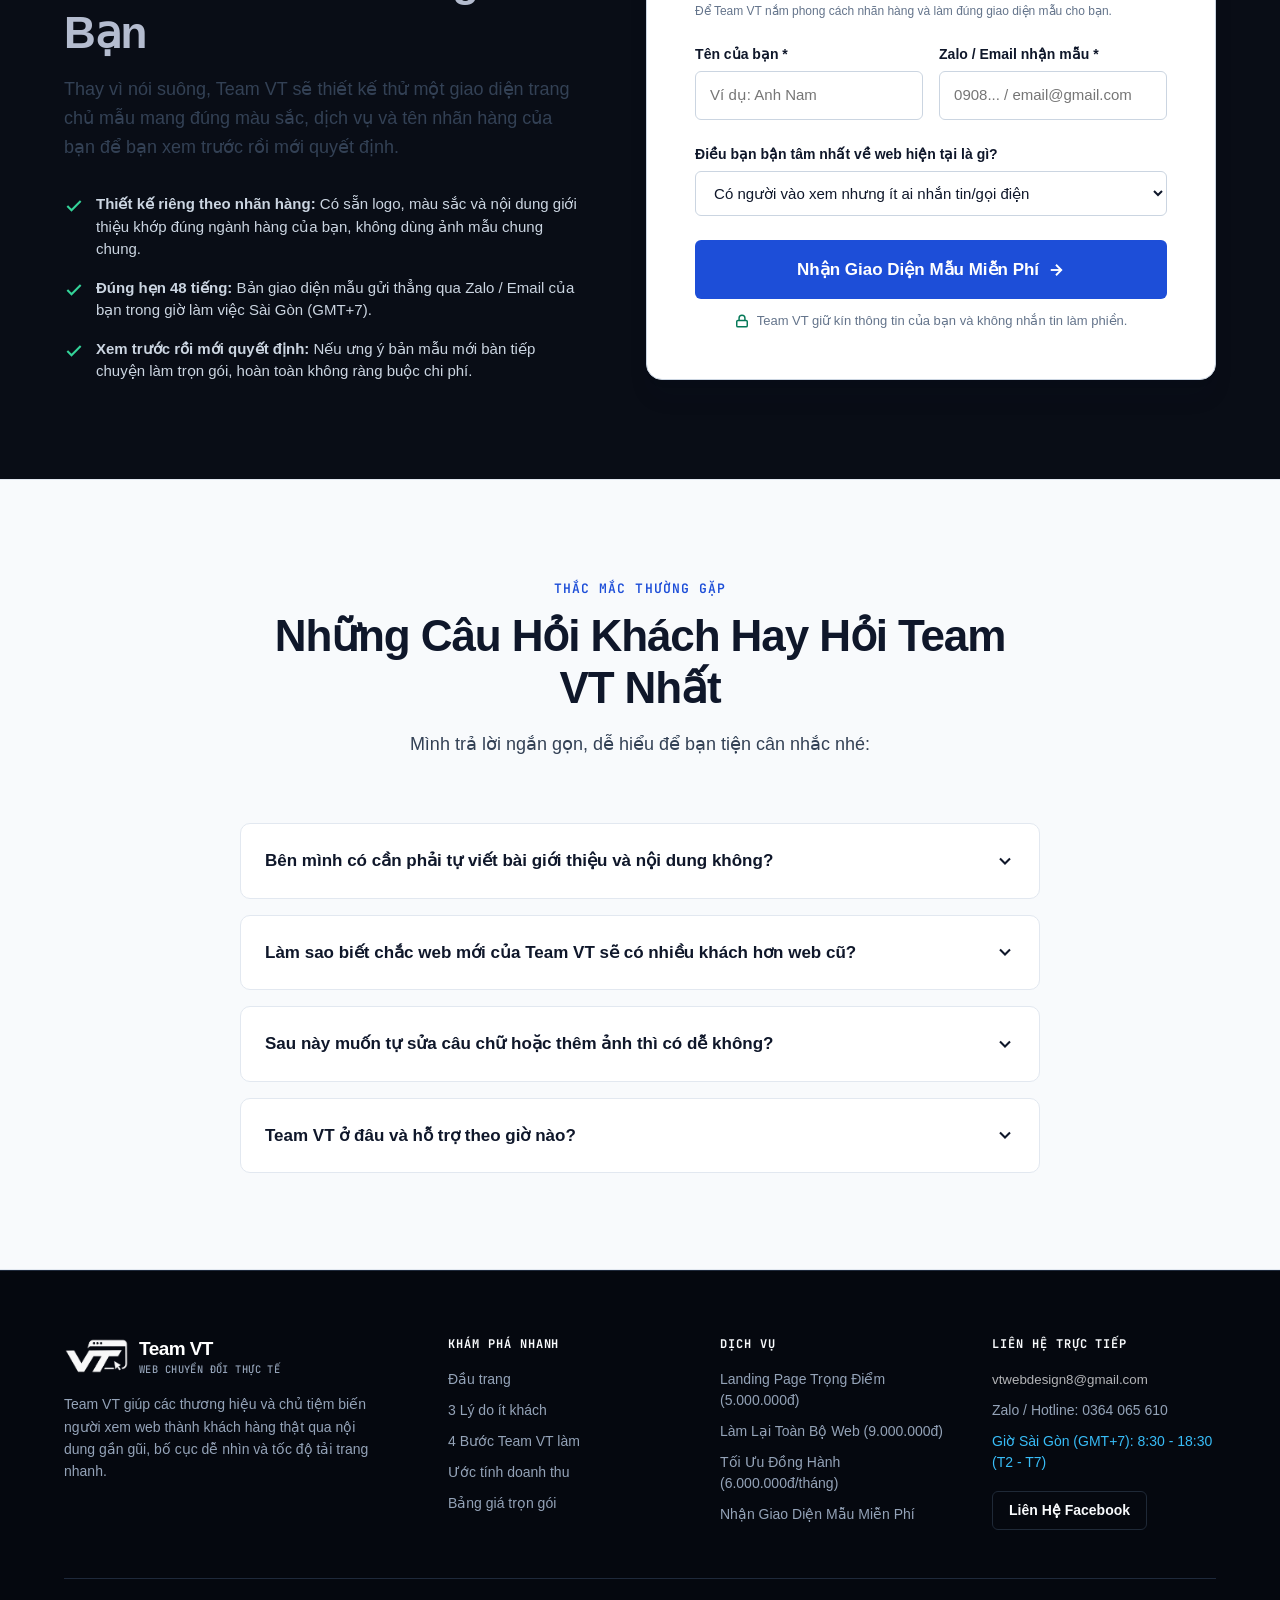
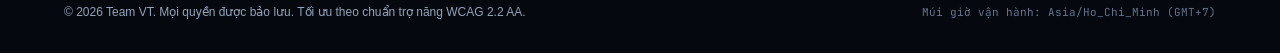
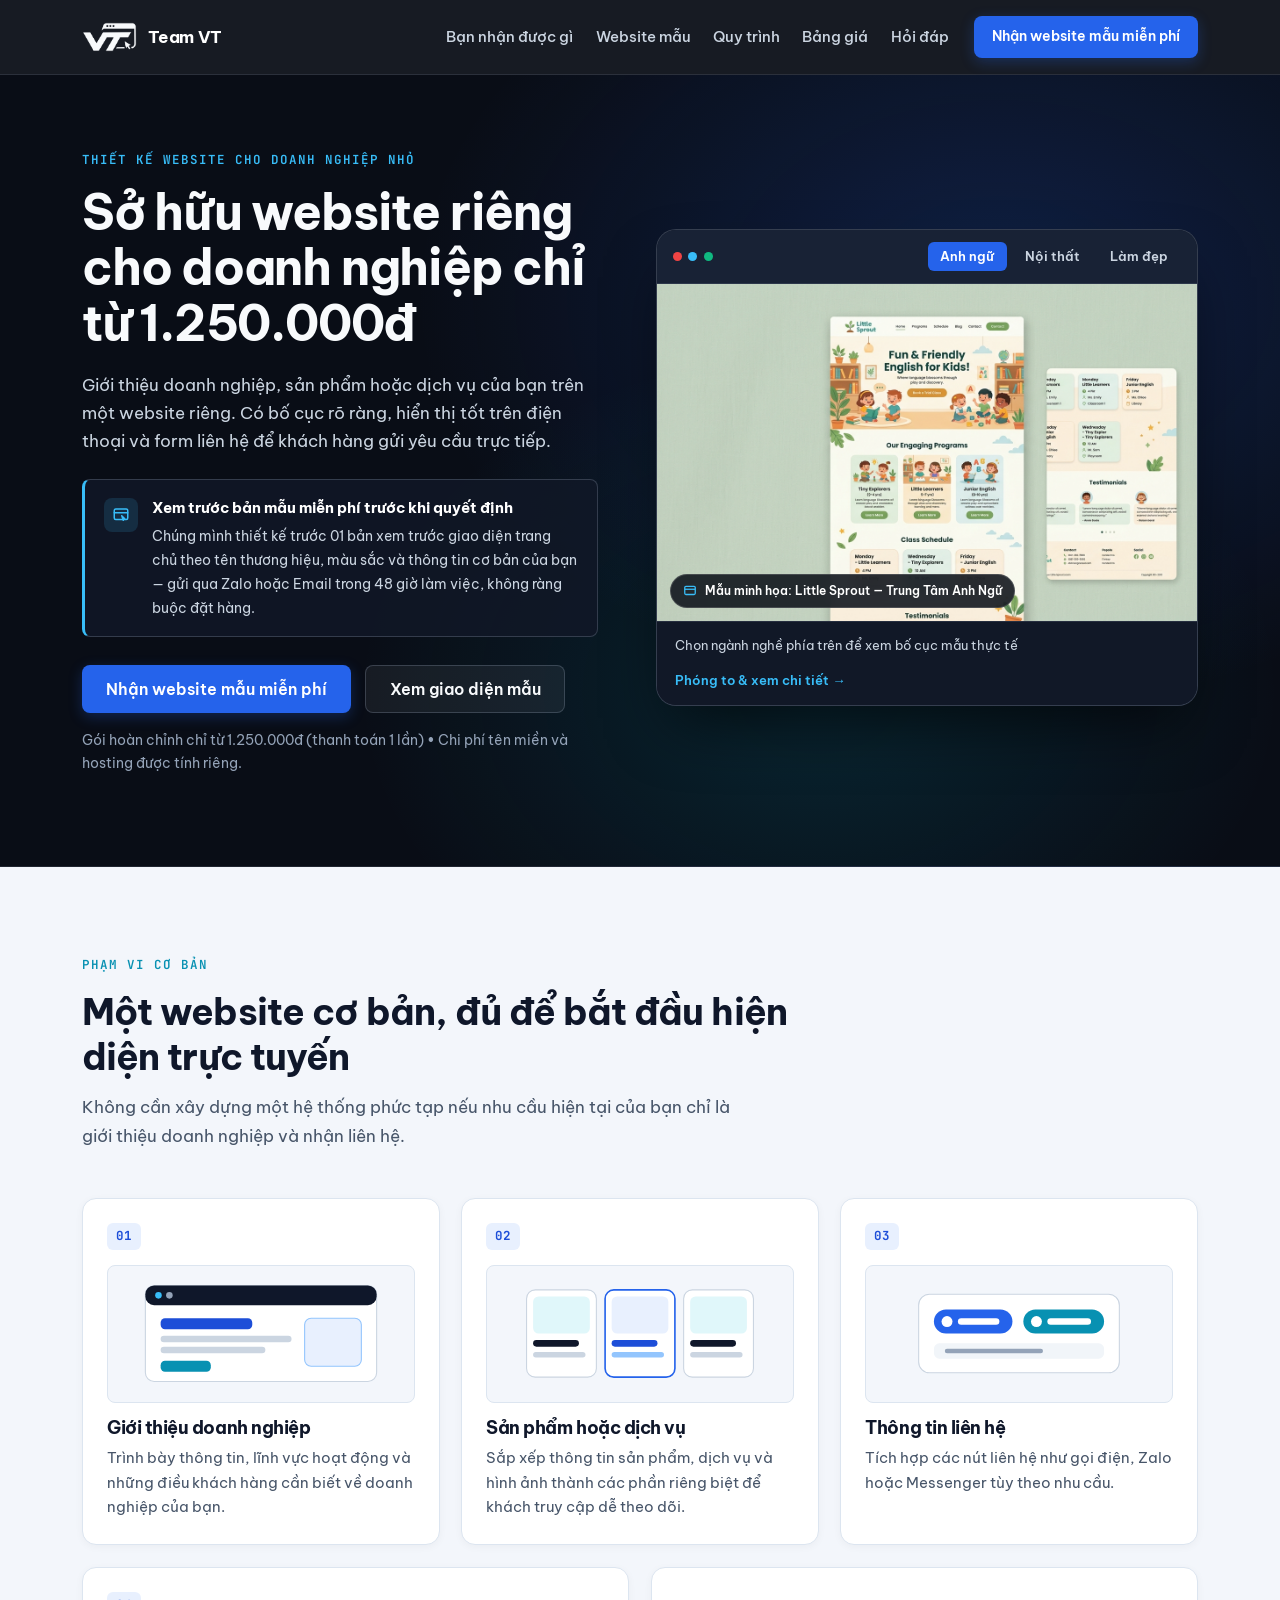
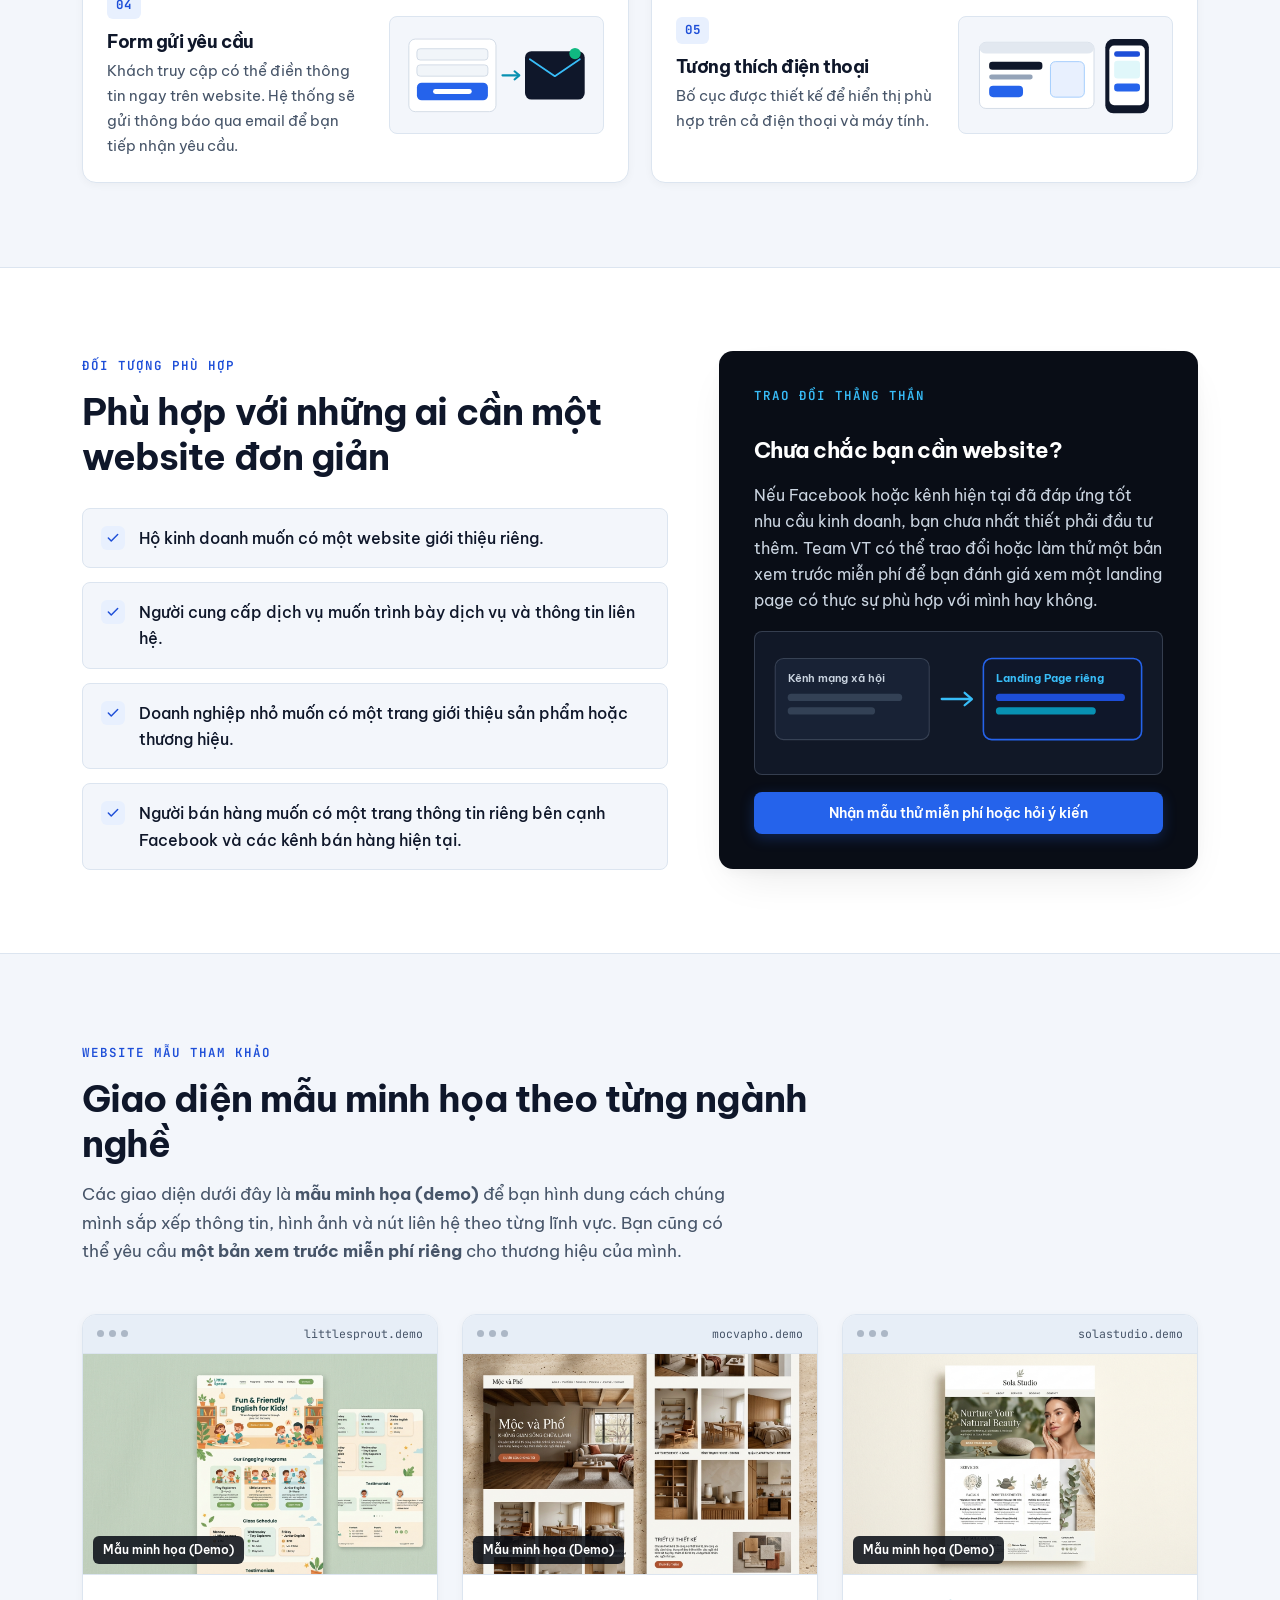
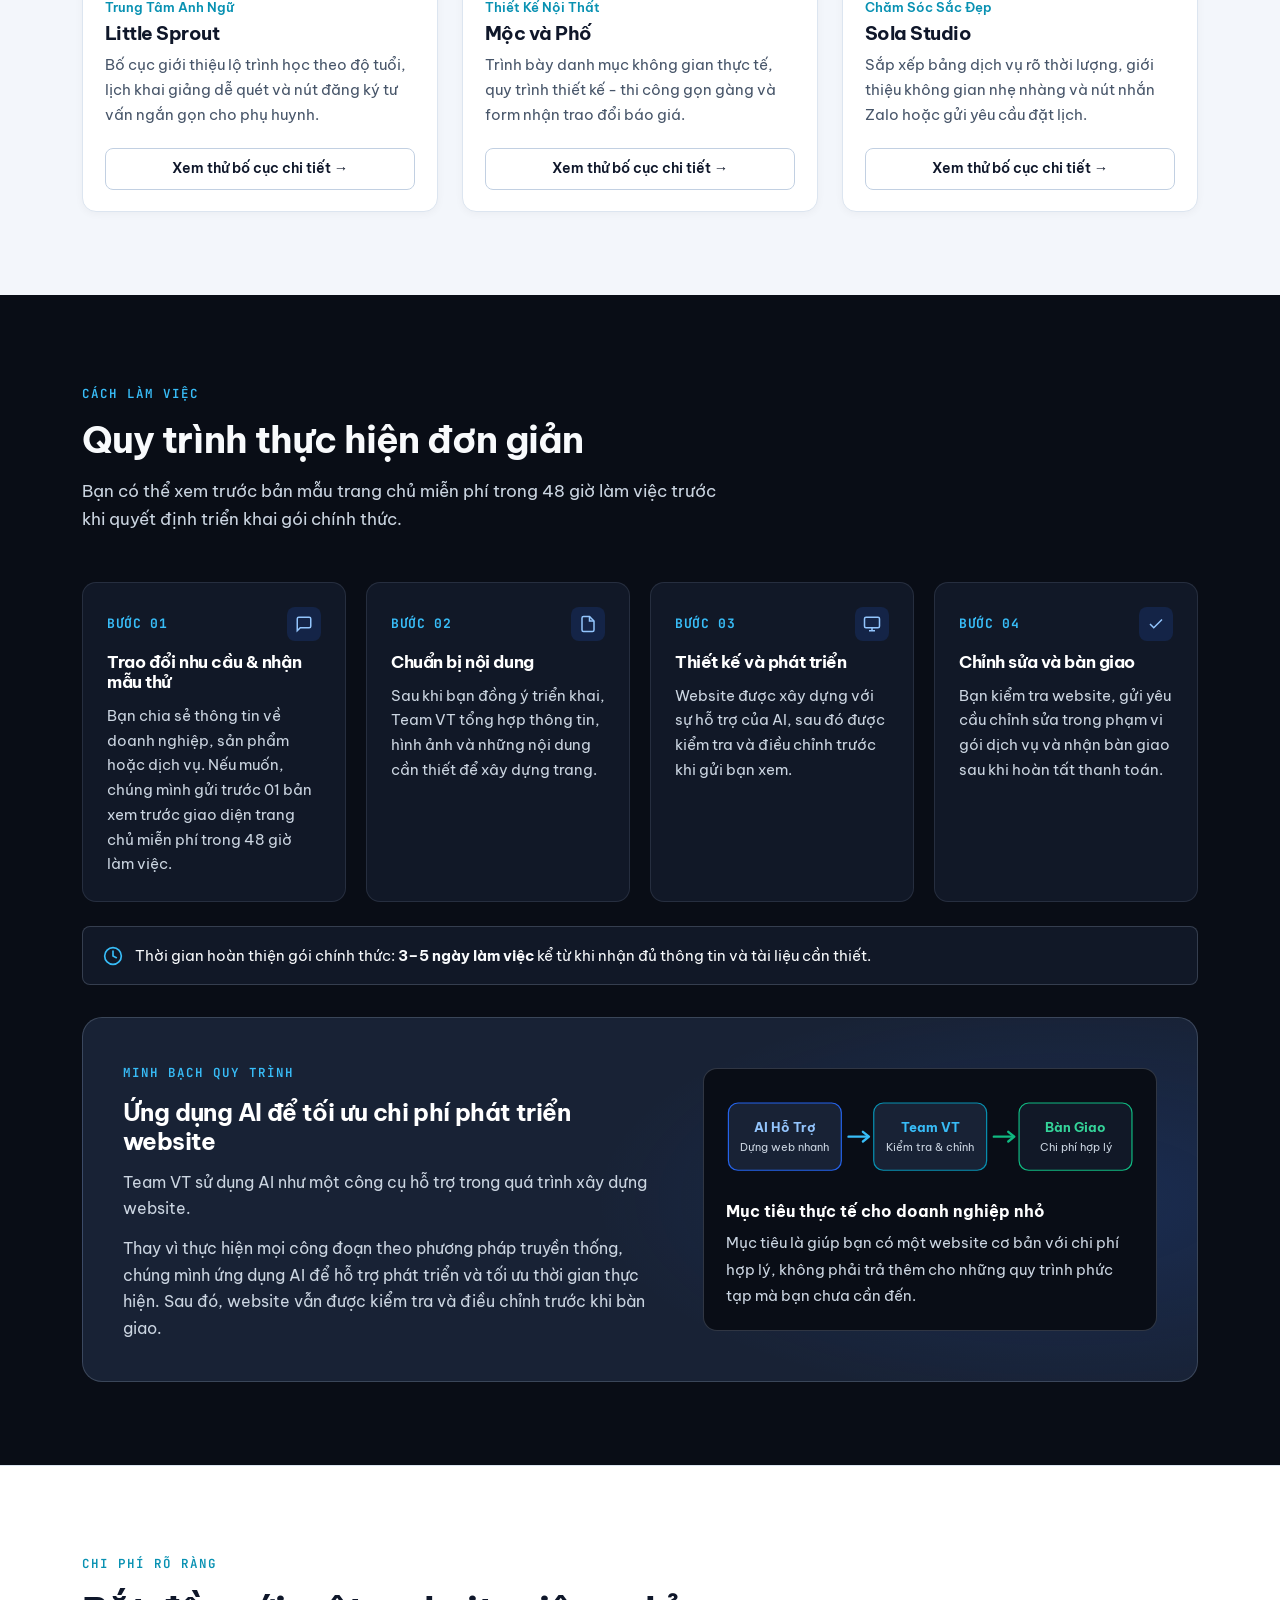
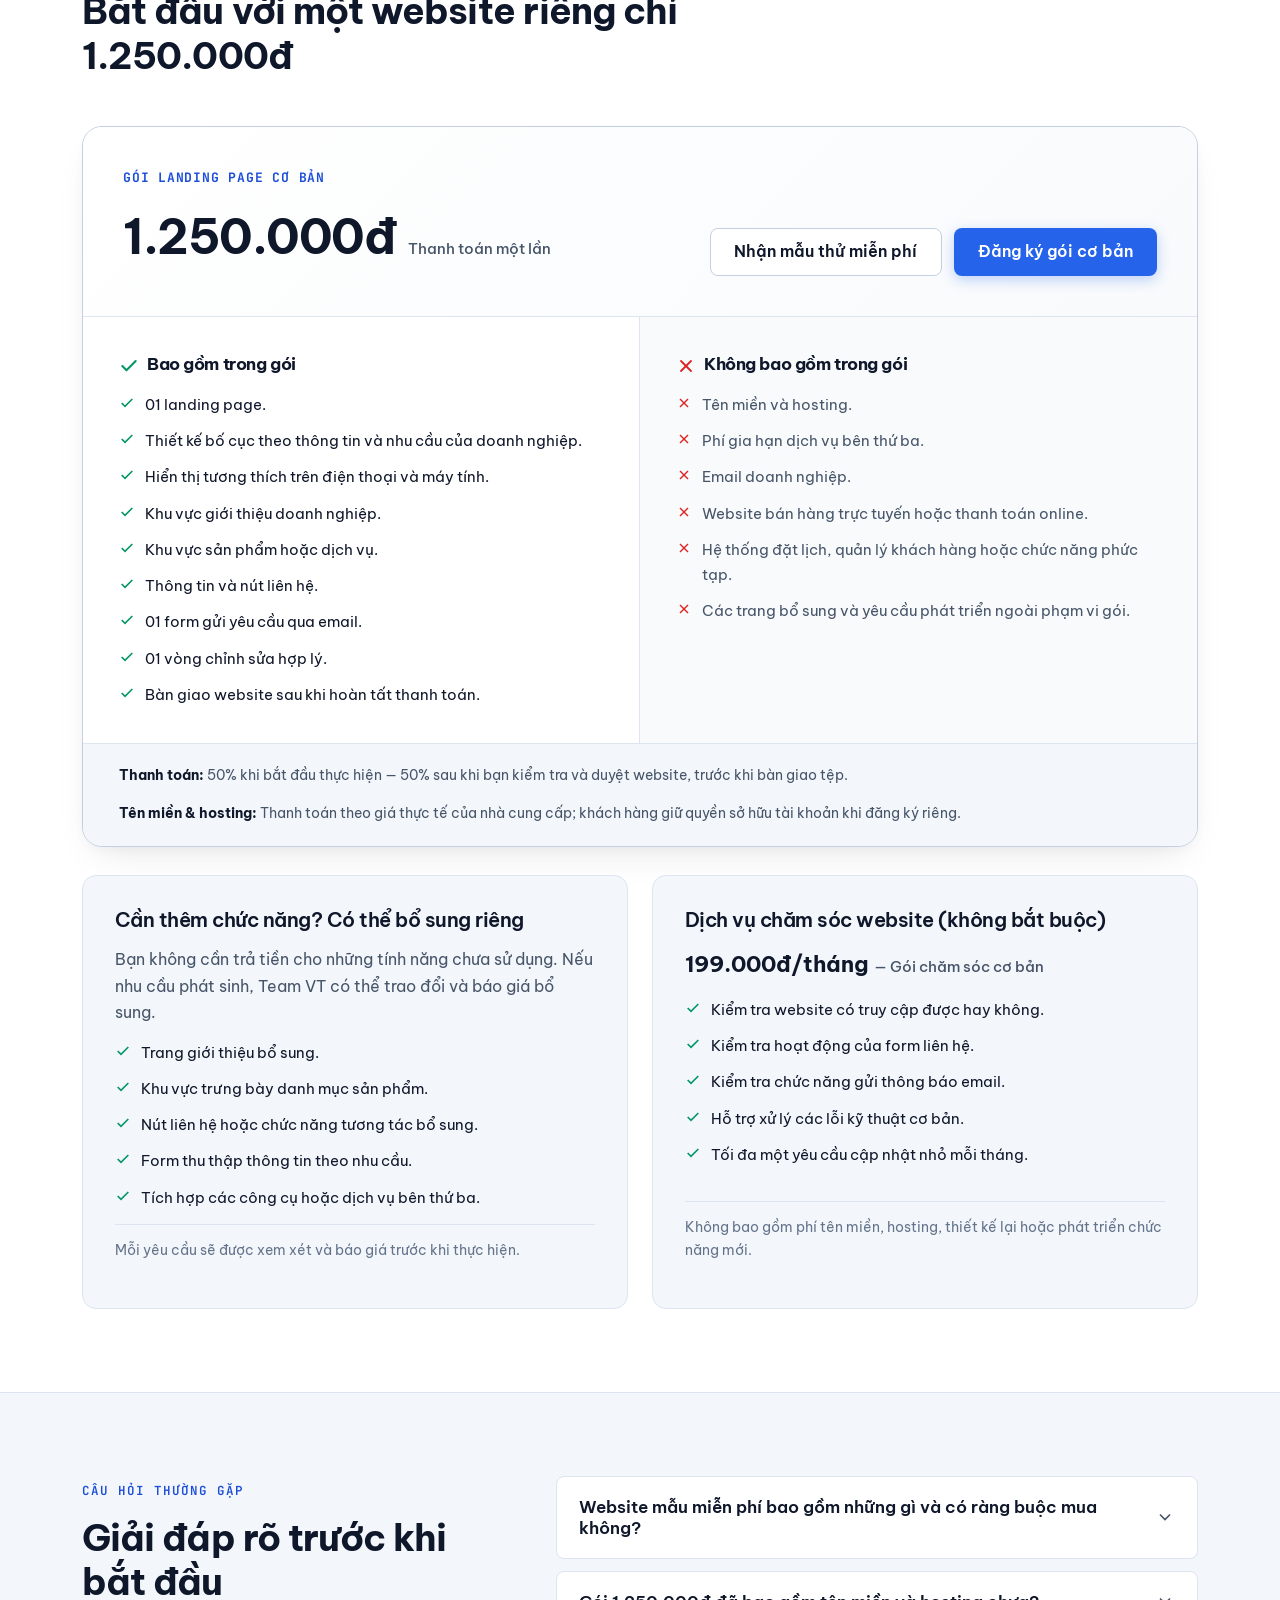
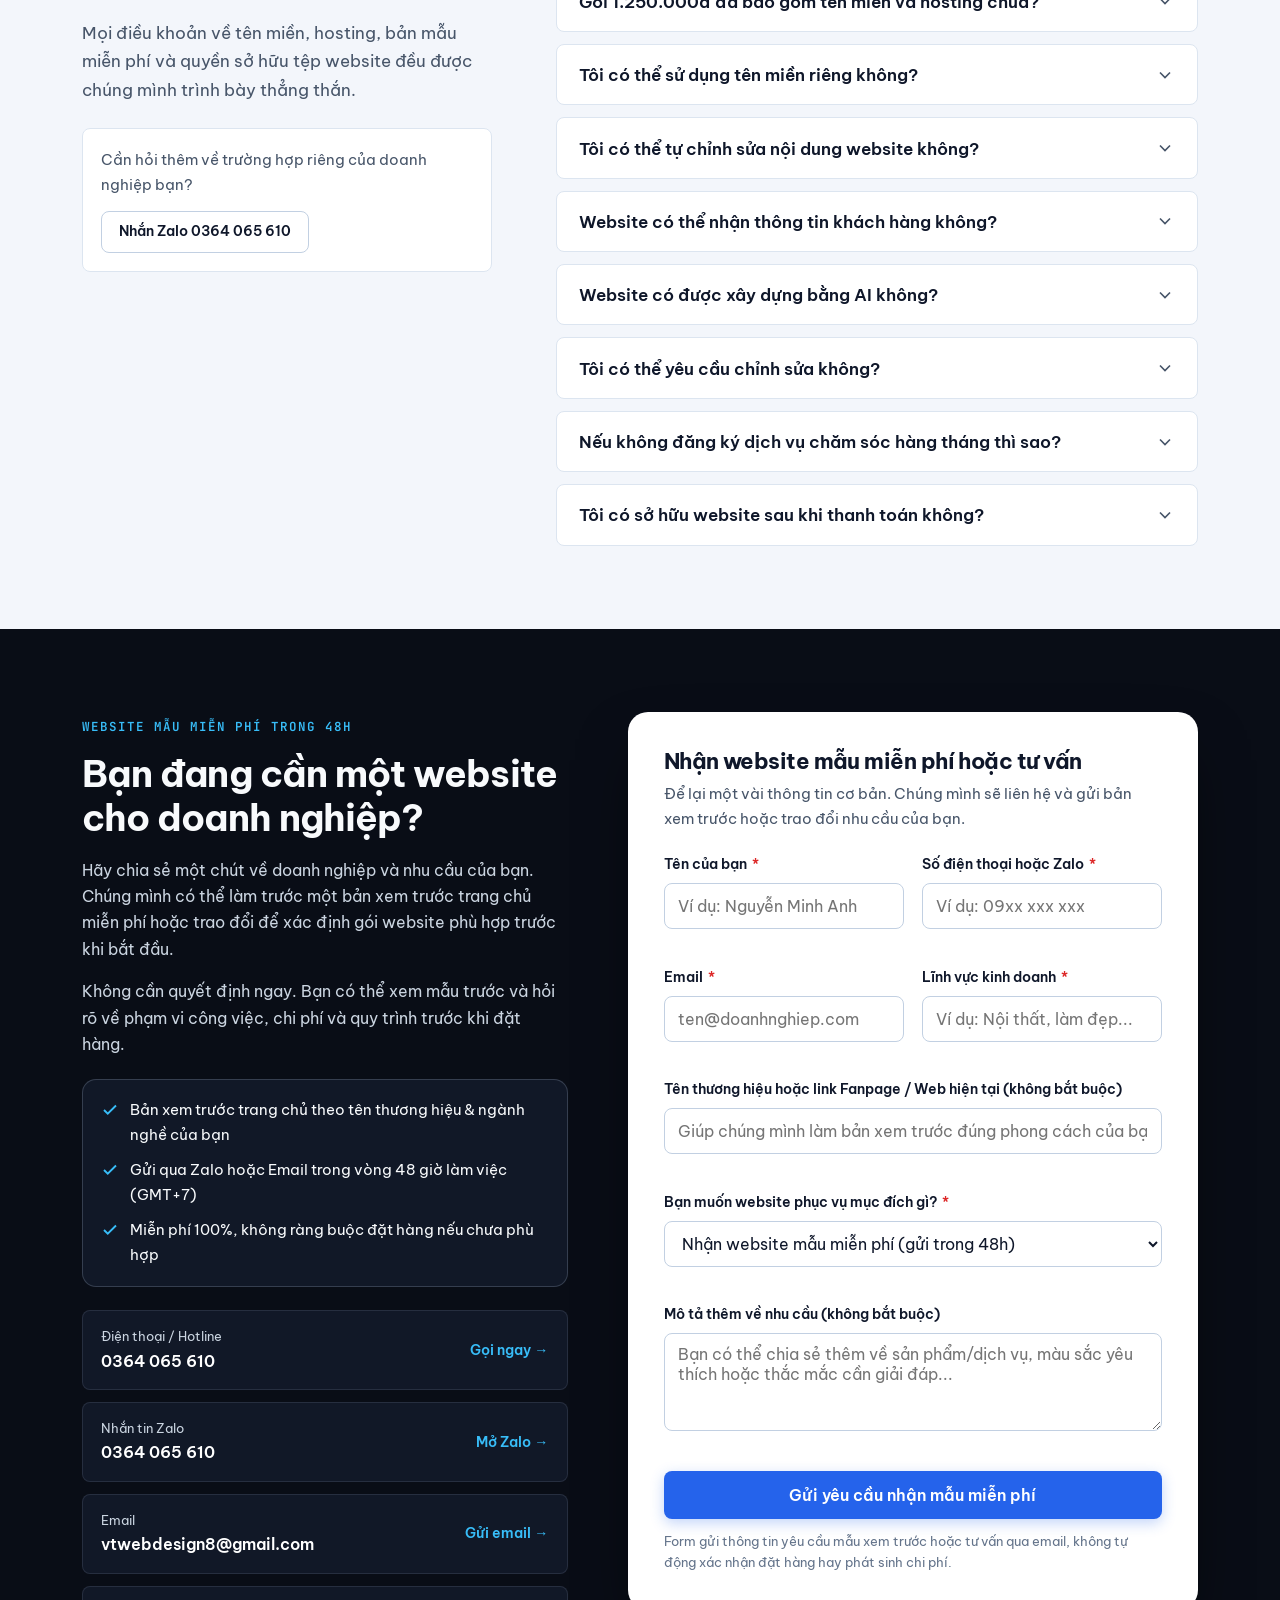
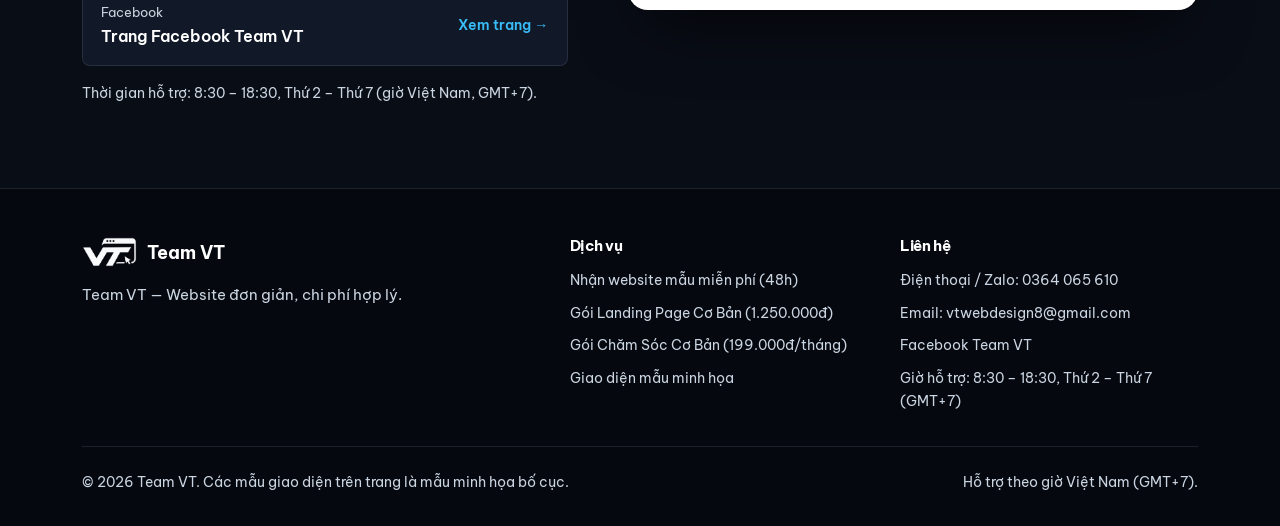
